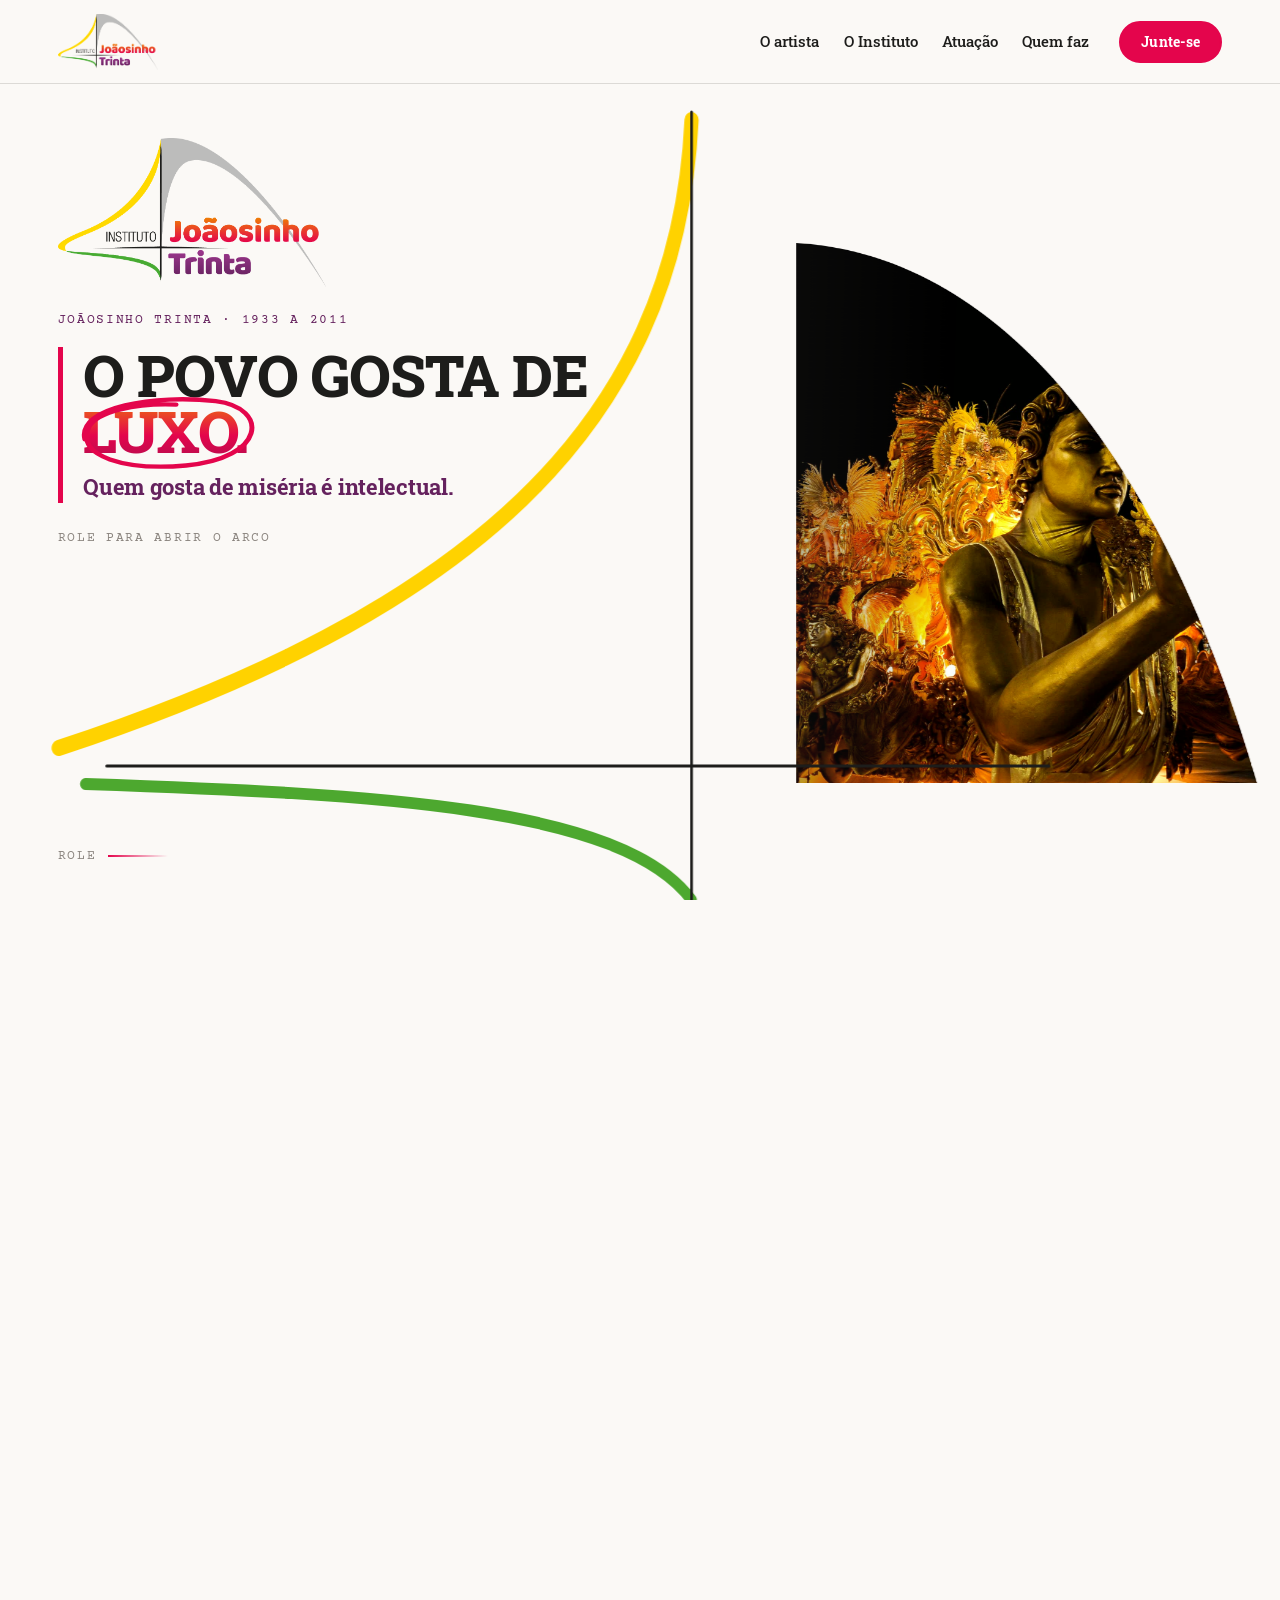
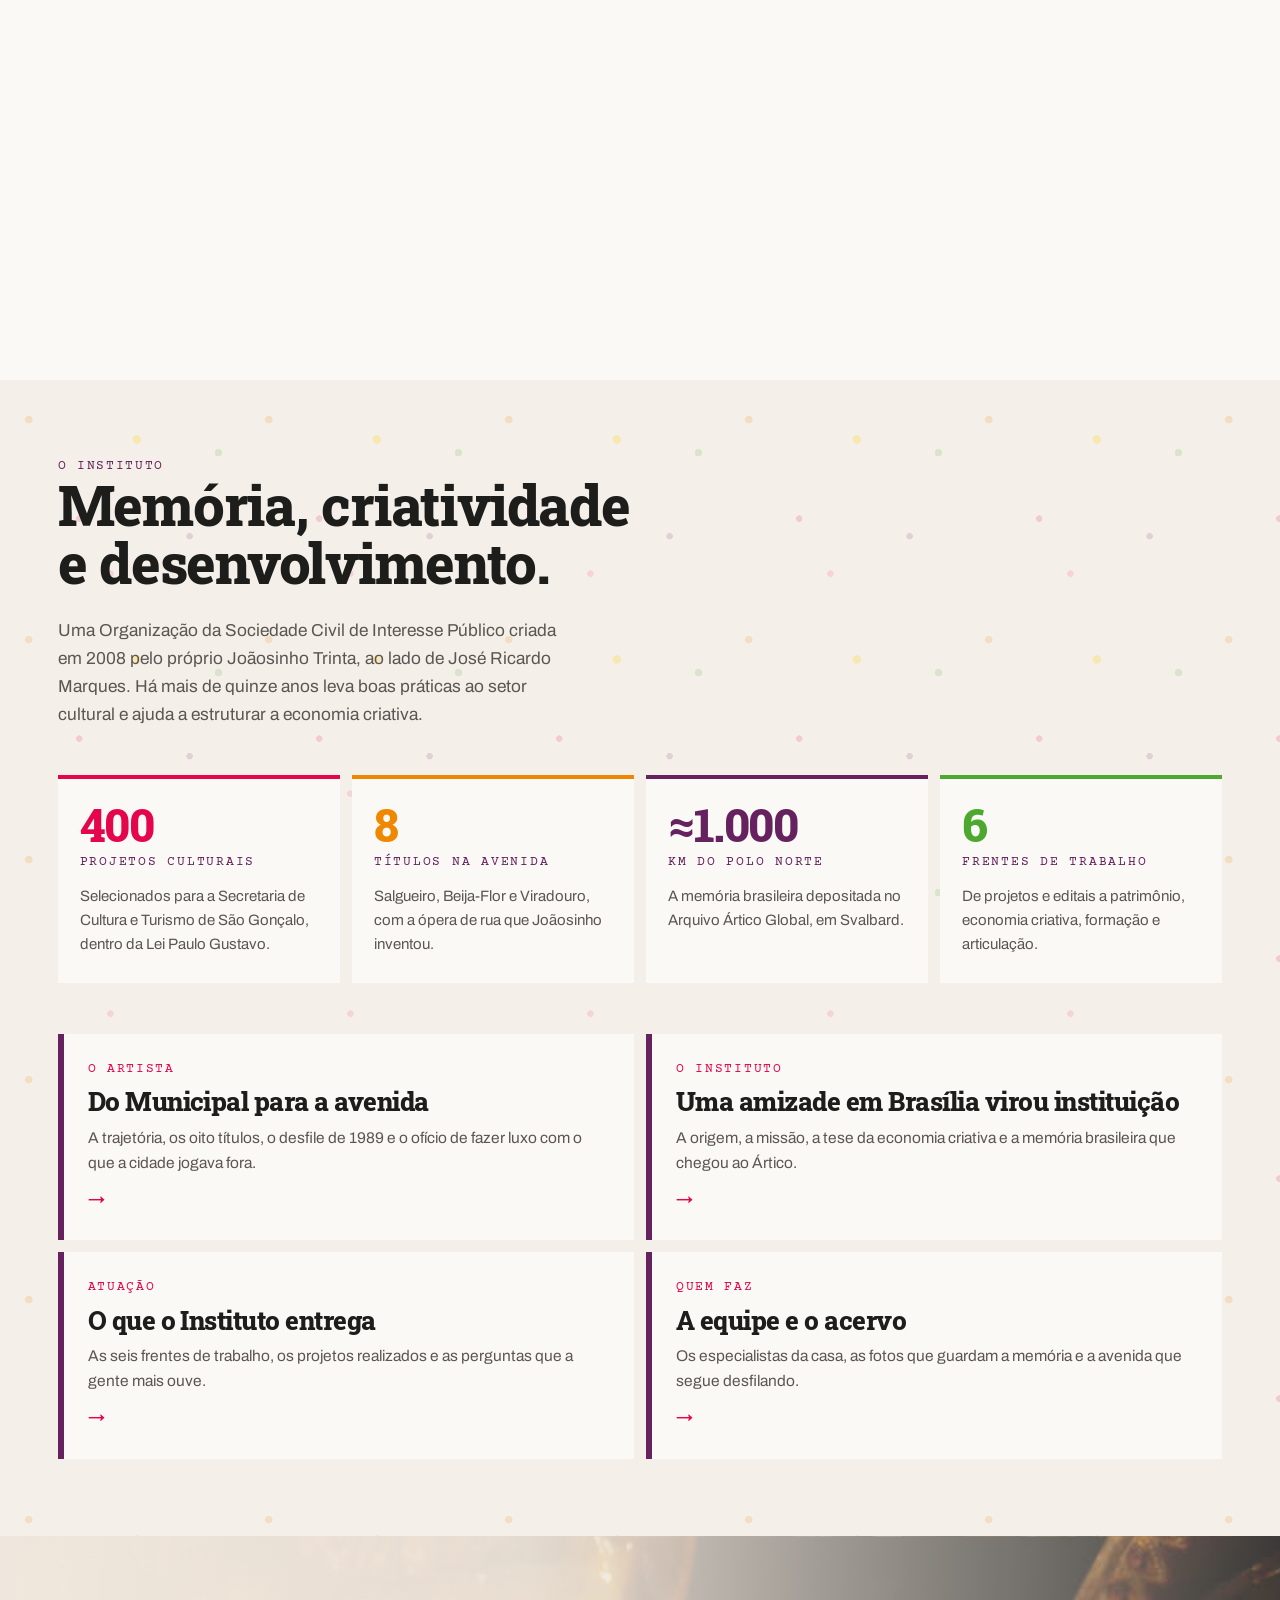
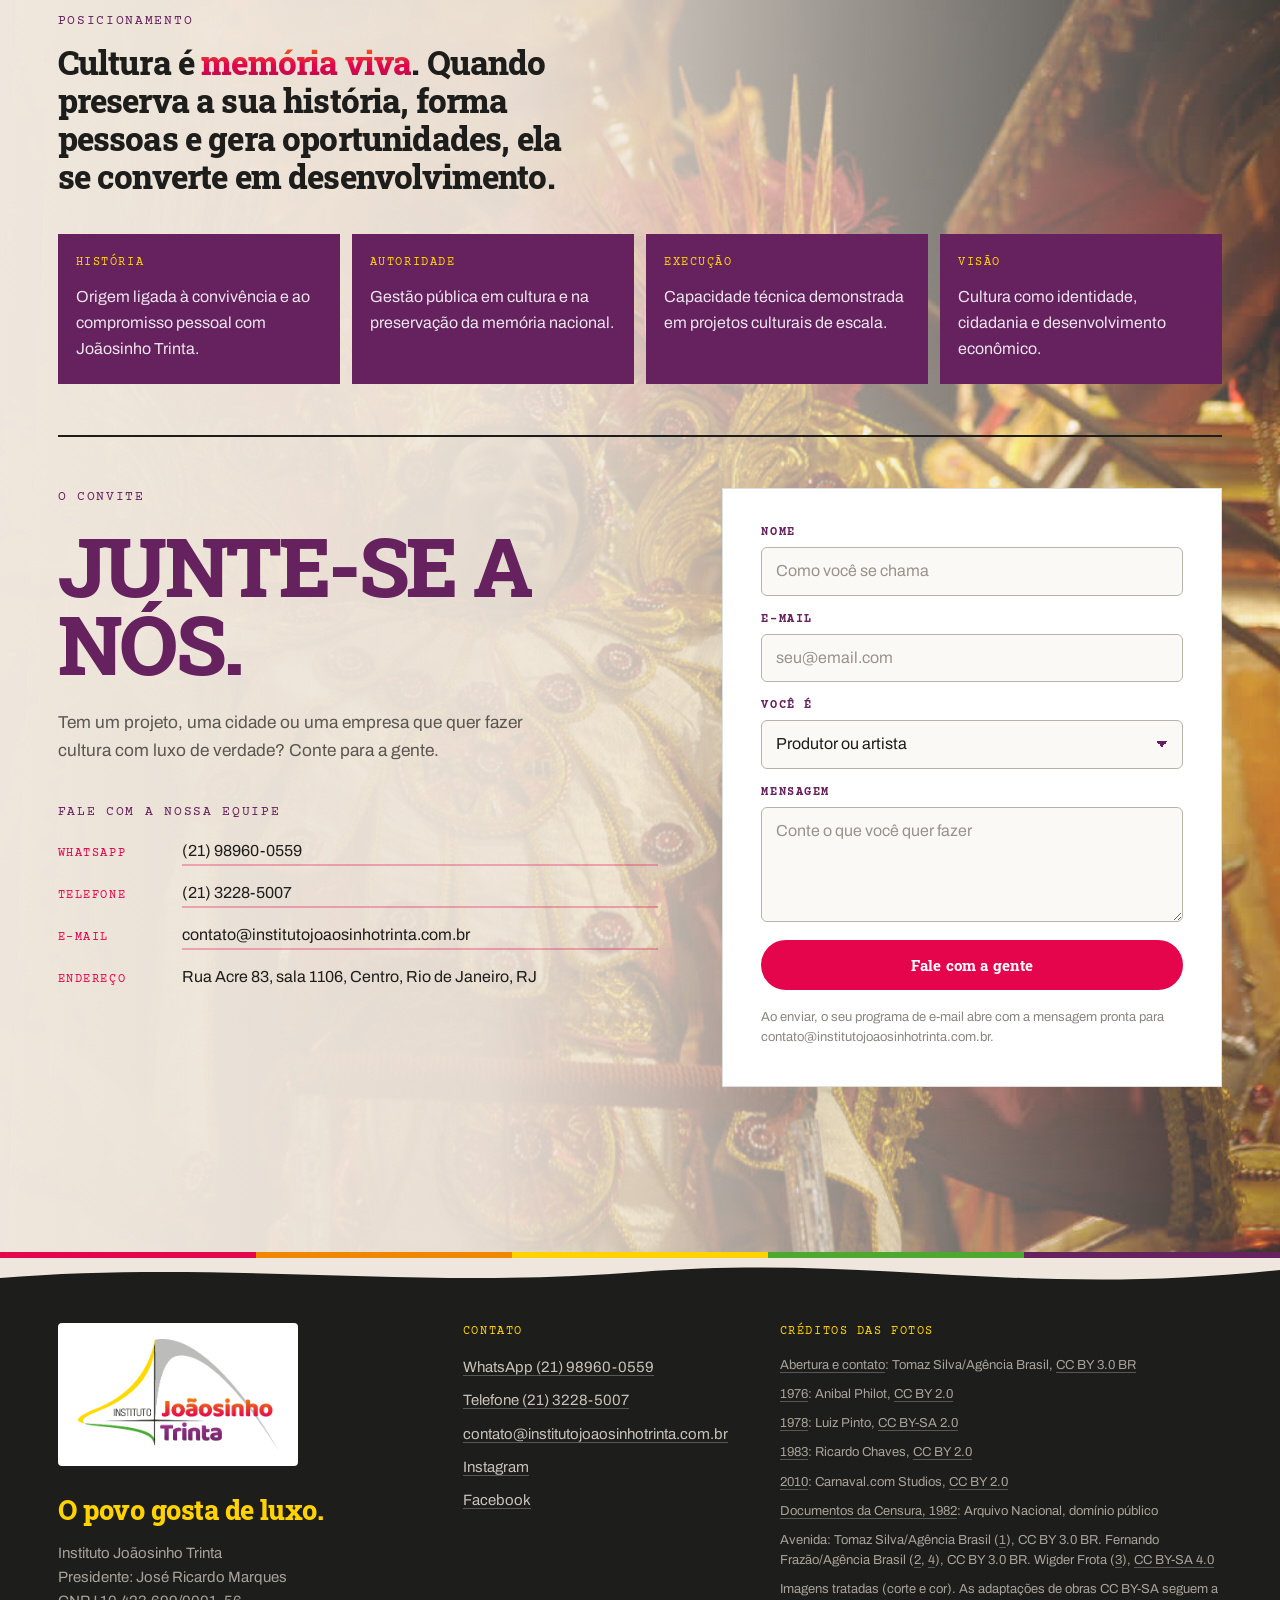
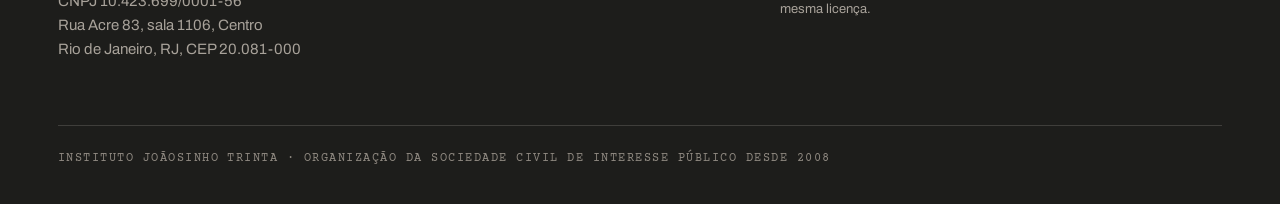
==== joaosinho-trinta-instituto/index.html @ 167b8d7f "push no site joaosinho trinta" ====
<!doctype html>
<html lang="pt-BR" class="no-js" data-theme="instituto">
<head>
<meta charset="utf-8">
<meta name="viewport" content="width=device-width, initial-scale=1">
<title>Instituto Joãosinho Trinta · O povo gosta de luxo</title>
<meta name="description" content="O Instituto Joãosinho Trinta preserva o legado do maior carnavalesco do Brasil e transforma memória e criatividade em projetos culturais: planejamento, editais, formação, patrimônio e economia criativa.">
<meta name="theme-color" content="#fbf9f6">
<link rel="icon" href="data:image/svg+xml,%3Csvg xmlns='http://www.w3.org/2000/svg' viewBox='0 0 64 64'%3E%3Crect width='64' height='64' rx='10' fill='%230b0a09'/%3E%3Cpath d='M22 14h24M34 14v26c0 7-5 11-12 10' fill='none' stroke='%23d4af37' stroke-width='5' stroke-linecap='square'/%3E%3Ccircle cx='46' cy='48' r='4' fill='%23990000'/%3E%3C/svg%3E">
<!-- DEPLOY STEP: troque og:url e og:image pela URL absoluta do site no ar -->
<meta property="og:type" content="website">
<meta property="og:title" content="Instituto Joãosinho Trinta · O povo gosta de luxo">
<meta property="og:description" content="Cultura, memória, criatividade e desenvolvimento. Onde houver cultura, haverá desenvolvimento humano.">
<meta property="og:url" content="https://www.exemplo.com.br/">
<meta property="og:image" content="https://www.exemplo.com.br/assets/img/og.jpg">
<meta property="og:locale" content="pt_BR">
<link rel="preconnect" href="https://fonts.googleapis.com">
<link rel="preconnect" href="https://fonts.gstatic.com" crossorigin>
<link rel="stylesheet" href="https://fonts.googleapis.com/css2?family=Archivo:wght@400;500;600&family=Courier+Prime:wght@400;700&family=Roboto+Slab:wght@400;500;700;800&display=swap">
<link rel="preload" as="image" href="assets/img/logo-cor.png">
<link rel="preload" as="image" href="assets/img/hero.jpg" media="(min-width: 721px) and (orientation: landscape)">
<link rel="preload" as="image" href="assets/img/hero-m.jpg" media="(max-width: 720px), (orientation: portrait)">
<link rel="stylesheet" href="assets/css/site.css">
<noscript><link rel="stylesheet" href="assets/css/sem-js.css"></noscript>
<script>document.documentElement.classList.replace('no-js','js')</script>
</head>
<body>
<a class="skip" href="#main">Pular para o conteúdo</a>

<div class="ambient" aria-hidden="true"><div class="ambient-tex"></div><div class="ambient-grain"></div></div>

<header class="nav" id="nav">
  <a class="brand" href="index.html" aria-label="Instituto Joãosinho Trinta, ir para a página inicial">
    <img class="logo-gold" src="assets/img/logo-cor.png" alt="" width="941" height="523">
  </a>
  <nav aria-label="Principal">
    <ul class="nav-links">
      <li><a href="joaosinho.html">O artista</a></li>
      <li><a href="instituto.html">O Instituto</a></li>
      <li><a href="atuacao.html">Atuação</a></li>
      <li><a href="equipe.html">Quem faz</a></li>
    </ul>
  </nav>
  <a class="btn btn-red btn-sm" href="#junte-se">Junte-se</a>
</header>

<main id="main" tabindex="-1">

<!-- ============ HERO ============ -->
<section class="hero" id="topo" aria-label="Abertura">
  <div class="stage">
    <div class="stage-deco" aria-hidden="true" inert>
      <div class="archbox"><div class="photo"></div></div>
      <svg class="logo-lines" viewBox="0 0 1440 900" preserveAspectRatio="none">
        <g class="ll-g">
          <path class="ll-y" pathLength="1" d="M778 120 C 762 430, 520 615, 66 748"/>
          <path class="ll-gr" pathLength="1" d="M96 784 C 420 794, 700 806, 778 900"/>
          <line class="ll-v" pathLength="1" x1="778" y1="112" x2="778" y2="900"/>
          <line class="ll-h" pathLength="1" x1="120" y1="766" x2="1180" y2="766"/>
        </g>
      </svg>
      <canvas class="dust"></canvas>
    </div>

    <div class="band b1" data-a="0" data-b="0.30">
      <img class="logo-hero" src="assets/img/logo-cor.png" alt="Instituto Joãosinho Trinta" width="941" height="523">
      <p class="kicker mono">Joãosinho Trinta · 1933 a 2011</p>
      <blockquote class="q-hero">
        <h1 class="h-hero"><span class="hw">O povo gosta de</span> <span class="mark hw"><span class="grad">luxo.</span><svg viewBox="0 0 200 100" preserveAspectRatio="none" aria-hidden="true"><path pathLength="1" d="M18 58 C 10 20, 90 6, 150 14 C 205 22, 200 80, 120 88 C 60 94, 8 78, 22 44 C 30 26, 70 16, 110 18"/></svg></span></h1>
        <p class="h-quote hw">Quem gosta de miséria é intelectual.</p>
      </blockquote>
      <p class="hint mono">Role para abrir o arco</p>
    </div>

    <div class="band b2" data-a="0.34" data-b="0.62">
      <p class="h-big split" data-fx="scatter" data-seed="11">Isopor, sucata e purpurina.</p>
      <p class="h-big h-gold split" data-fx="scatter" data-seed="29">Na avenida, virava ouro.</p>
    </div>

    <div class="band b3" data-a="0.66" data-b="1">
      <p class="h-settle split" data-fx="rise" data-seed="5">Onde houver cultura, haverá desenvolvimento humano.</p>
      <p class="settle-sub">Desde 2008, a gente leva o ofício dele para quem faz cultura no Brasil.</p>
      <div class="settle-cta">
        <a class="btn btn-red" href="#junte-se">Junte-se a nós</a>
        <a class="btn btn-ghost" href="joaosinho.html">Conheça a história</a>
      </div>
    </div>

    <div class="static-copy">
      <img class="logo-hero" src="assets/img/logo-cor.png" alt="Instituto Joãosinho Trinta" width="941" height="523">
      <p class="kicker mono">Joãosinho Trinta · 1933 a 2011</p>
      <blockquote class="q-hero">
        <h1 class="h-hero h-hero-static">O povo gosta de luxo.</h1>
        <p class="h-quote-static">Quem gosta de miséria é intelectual.</p>
      </blockquote>
      <div class="static-cta">
        <a class="btn btn-red" href="#junte-se">Junte-se a nós</a>
        <a class="btn btn-ghost" href="joaosinho.html">Conheça a história</a>
      </div>
    </div>

    <div class="cue" aria-hidden="true"><span class="mono">Role</span><i></i></div>
  </div>
</section>

<!-- ============ O INSTITUTO EM RESUMO ============ -->
<section class="act resumo" id="resumo" aria-labelledby="resumo-t">
  <div class="wrap">
    <div class="resumo-head reveal">
      <p class="act-kicker mono">O Instituto</p>
      <h2 id="resumo-t" class="h2">Memória, criatividade e desenvolvimento.</h2>
      <p class="lede">Uma Organização da Sociedade Civil de Interesse Público criada em 2008 pelo próprio Joãosinho Trinta, ao lado de José Ricardo Marques. Há mais de quinze anos leva boas práticas ao setor cultural e ajuda a estruturar a economia criativa.</p>
    </div>
    <ol class="numeros">
      <li class="num reveal"><span class="stat-n">400</span><span class="stat-u">projetos culturais</span><p>Selecionados para a Secretaria de Cultura e Turismo de São Gonçalo, dentro da Lei Paulo Gustavo.</p></li>
      <li class="num reveal"><span class="stat-n">8</span><span class="stat-u">títulos na avenida</span><p>Salgueiro, Beija-Flor e Viradouro, com a ópera de rua que Joãosinho inventou.</p></li>
      <li class="num reveal"><span class="stat-n">≈1.000</span><span class="stat-u">km do Polo Norte</span><p>A memória brasileira depositada no Arquivo Ártico Global, em Svalbard.</p></li>
      <li class="num reveal"><span class="stat-n">6</span><span class="stat-u">frentes de trabalho</span><p>De projetos e editais a patrimônio, economia criativa, formação e articulação.</p></li>
    </ol>
    <nav class="atalhos" aria-label="Seções do site">
      <a class="atalho reveal" href="joaosinho.html"><span class="atalho-k mono">O artista</span><span class="atalho-t">Do Municipal para a avenida</span><span class="atalho-x">A trajetória, os oito títulos, o desfile de 1989 e o ofício de fazer luxo com o que a cidade jogava fora.</span></a>
      <a class="atalho reveal" href="instituto.html"><span class="atalho-k mono">O Instituto</span><span class="atalho-t">Uma amizade em Brasília virou instituição</span><span class="atalho-x">A origem, a missão, a tese da economia criativa e a memória brasileira que chegou ao Ártico.</span></a>
      <a class="atalho reveal" href="atuacao.html"><span class="atalho-k mono">Atuação</span><span class="atalho-t">O que o Instituto entrega</span><span class="atalho-x">As seis frentes de trabalho, os projetos realizados e as perguntas que a gente mais ouve.</span></a>
      <a class="atalho reveal" href="equipe.html"><span class="atalho-k mono">Quem faz</span><span class="atalho-t">A equipe e o acervo</span><span class="atalho-x">Os especialistas da casa, as fotos que guardam a memória e a avenida que segue desfilando.</span></a>
    </nav>
  </div>
</section>

<!-- ============ JUNTE-SE A NÓS ============ -->
<section class="act cta" id="junte-se" aria-labelledby="cta-t">
  <div class="cta-bg" aria-hidden="true"></div>
  <div class="wrap cta-lead">
    <p class="act-kicker mono reveal">Posicionamento</p>
    <p class="fecho reveal">Cultura é <em>memória viva</em>. Quando preserva a sua história, forma pessoas e gera oportunidades, ela se converte em desenvolvimento.</p>
    <ol class="pilares">
      <li class="pil reveal"><span class="pil-h mono">História</span><p>Origem ligada à convivência e ao compromisso pessoal com Joãosinho Trinta.</p></li>
      <li class="pil reveal"><span class="pil-h mono">Autoridade</span><p>Gestão pública em cultura e na preservação da memória nacional.</p></li>
      <li class="pil reveal"><span class="pil-h mono">Execução</span><p>Capacidade técnica demonstrada em projetos culturais de escala.</p></li>
      <li class="pil reveal"><span class="pil-h mono">Visão</span><p>Cultura como identidade, cidadania e desenvolvimento econômico.</p></li>
    </ol>
  </div>
  <div class="wrap cta-grid">
    <div class="cta-text reveal">
      <p class="act-kicker mono">O convite</p>
      <h2 id="cta-t" class="h-cta"><span class="nw">Junte-se</span> a nós.</h2>
      <p class="lede">Tem um projeto, uma cidade ou uma empresa que quer fazer cultura com luxo de verdade? Conte para a gente.</p>
      <p class="contacts-h mono">Fale com a nossa equipe</p>
      <ul class="contacts">
        <li><span class="mono">WhatsApp</span><a href="https://wa.me/5521989600559" rel="noopener">(21) 98960-0559</a></li>
        <li><span class="mono">Telefone</span><a href="tel:+552132285007">(21) 3228-5007</a></li>
        <li><span class="mono">E-mail</span><a href="mailto:contato@institutojoaosinhotrinta.com.br">contato@institutojoaosinhotrinta.com.br</a></li>
        <li><span class="mono">Endereço</span><span>Rua Acre 83, sala 1106, Centro, Rio de Janeiro, RJ</span></li>
      </ul>
    </div>
    <form class="form reveal" id="form" novalidate>
      <div class="field">
        <label for="f-nome">Nome</label>
        <input id="f-nome" name="nome" type="text" autocomplete="name" placeholder="Como você se chama" required>
      </div>
      <div class="field">
        <label for="f-email">E-mail</label>
        <input id="f-email" name="email" type="email" autocomplete="email" placeholder="seu@email.com" required>
      </div>
      <div class="field">
        <label for="f-perfil">Você é</label>
        <select id="f-perfil" name="perfil">
          <option>Produtor ou artista</option>
          <option>Gestor público</option>
          <option>Empresa ou patrocinador</option>
          <option>Outro</option>
        </select>
      </div>
      <div class="field">
        <label for="f-msg">Mensagem</label>
        <textarea id="f-msg" name="mensagem" rows="4" placeholder="Conte o que você quer fazer" required></textarea>
      </div>
      <p class="form-err" id="form-err" role="alert"></p>
      <button class="btn btn-red btn-wide" type="submit">Fale com a gente</button>
      <p class="form-micro">Ao enviar, o seu programa de e-mail abre com a mensagem pronta para contato@institutojoaosinhotrinta.com.br.</p>
      <div class="form-ok" id="form-ok" tabindex="-1">
        <p class="h-ok">Pronto.</p>
        <p>A mensagem abriu no seu e-mail. É só apertar enviar.</p>
      </div>
    </form>
  </div>
</section>

</main>

<footer class="foot">
  <div class="tear tear-top" aria-hidden="true"></div>
  <div class="wrap foot-grid">
    <div class="foot-brand">
      <span class="foot-plate"><img class="foot-logo" src="assets/img/logo-cor.png" alt="Instituto Joãosinho Trinta" width="941" height="523" loading="lazy" decoding="async"></span>
      <p class="foot-quote">O povo gosta de luxo.</p>
      <p class="foot-small">Instituto Joãosinho Trinta<br>Presidente: José Ricardo Marques<br>CNPJ 10.423.699/0001-56<br>Rua Acre 83, sala 1106, Centro<br>Rio de Janeiro, RJ, CEP 20.081-000</p>
    </div>
    <div class="foot-col">
      <p class="mono foot-h">Contato</p>
      <ul>
        <li><a href="https://wa.me/5521989600559" rel="noopener">WhatsApp (21) 98960-0559</a></li>
        <li><a href="tel:+552132285007">Telefone (21) 3228-5007</a></li>
        <li><a href="mailto:contato@institutojoaosinhotrinta.com.br">contato@institutojoaosinhotrinta.com.br</a></li>
        <li><a href="https://www.instagram.com/institutojoaosinhotrinta/" rel="noopener">Instagram</a></li>
        <li><a href="https://www.facebook.com/institutojoaosinhotrinta" rel="noopener">Facebook</a></li>
      </ul>
    </div>
    <div class="foot-col foot-credits">
      <p class="mono foot-h">Créditos das fotos</p>
      <ul>
        <li><a href="https://commons.wikimedia.org/wiki/File:Desfile_Beija_Flor_2016_(dsc5389).jpg" rel="noopener">Abertura e contato</a>: Tomaz Silva/Agência Brasil, <a href="https://creativecommons.org/licenses/by/3.0/br/" rel="noopener">CC BY 3.0 BR</a></li>
        <li><a href="https://commons.wikimedia.org/wiki/File:%22Sonhar_com_rei_d%C3%A1_le%C3%A3o%22_1976.jpg" rel="noopener">1976</a>: Anibal Philot, <a href="https://creativecommons.org/licenses/by/2.0/" rel="noopener">CC BY 2.0</a></li>
        <li><a href="https://commons.wikimedia.org/wiki/File:Desfile_da_Beija-Flor_-_1978.jpg" rel="noopener">1978</a>: Luiz Pinto, <a href="https://creativecommons.org/licenses/by-sa/2.0/" rel="noopener">CC BY-SA 2.0</a></li>
        <li><a href="https://commons.wikimedia.org/wiki/File:Luana_-_Beija-Flor_de_Nil%C3%B3polis_1983.jpg" rel="noopener">1983</a>: Ricardo Chaves, <a href="https://creativecommons.org/licenses/by/2.0/" rel="noopener">CC BY 2.0</a></li>
        <li><a href="https://commons.wikimedia.org/wiki/File:Jo%C3%A3osinho_Trinta_the_%22King_of_Revelry.%22_(5190032078).jpg" rel="noopener">2010</a>: Carnaval.com Studios, <a href="https://creativecommons.org/licenses/by/2.0/" rel="noopener">CC BY 2.0</a></li>
        <li><a href="https://commons.wikimedia.org/wiki/File:Censura_%C3%A0s_Escolas_de_Samba_-_Requerimento_da_Beija-Flor_ao_Servi%C3%A7o_de_Censura_sobre_o_enredo_%E2%80%9CO_olho_azul_da_serpente%E2%80%9D_(Carnaval_de_1982)_11.jpg" rel="noopener">Documentos da Censura, 1982</a>: Arquivo Nacional, domínio público</li>
        <li>Avenida: Tomaz Silva/Agência Brasil (<a href="https://commons.wikimedia.org/wiki/File:Desfile_Beija_Flor_2016_(dsc5362).jpg" rel="noopener">1</a>), CC BY 3.0 BR. Fernando Frazão/Agência Brasil (<a href="https://commons.wikimedia.org/wiki/File:Desfile_Beija_Flor_2014_(906081).jpg" rel="noopener">2</a>, <a href="https://commons.wikimedia.org/wiki/File:Desfile_Beija_Flor_2014_(906077).jpg" rel="noopener">4</a>), CC BY 3.0 BR. Wigder Frota (<a href="https://commons.wikimedia.org/wiki/File:Unidos_do_Viradouro_1998_-_Wigder_Frota_(2).jpg" rel="noopener">3</a>), <a href="https://creativecommons.org/licenses/by-sa/4.0/" rel="noopener">CC BY-SA 4.0</a></li>
        <li>Imagens tratadas (corte e cor). As adaptações de obras CC BY-SA seguem a mesma licença.</li>
      </ul>
    </div>
  </div>
  <p class="wrap foot-base mono">Instituto Joãosinho Trinta · Organização da Sociedade Civil de Interesse Público desde 2008</p>
</footer>

<svg width="0" height="0" style="position:absolute" aria-hidden="true" focusable="false">
  <defs>
    <clipPath id="archClip" clipPathUnits="objectBoundingBox"><path d="M0,0 C0.42,0.02 0.78,0.36 1,1 L0,1 Z"/></clipPath>
    <clipPath id="archClipM" clipPathUnits="objectBoundingBox"><path d="M0.5,0 C0.72,0.06 0.9,0.5 1,1 L0,1 C0.12,0.48 0.3,0.06 0.5,0 Z"/></clipPath>
    <symbol id="ornament" viewBox="0 0 240 28">
      <g fill="none" stroke="currentColor" stroke-width="1" stroke-linecap="round">
        <path pathLength="1" d="M120 5 L128 14 L120 23 L112 14 Z"/>
        <path pathLength="1" d="M108 14 C 98 14, 92 5, 82 5 C 72 5, 68 13, 74 18 C 79 22, 87 19, 85 13 C 84 10, 80 10, 79 12 M 70 14 L 4 14"/>
        <path pathLength="1" d="M132 14 C 142 14, 148 5, 158 5 C 168 5, 172 13, 166 18 C 161 22, 153 19, 155 13 C 156 10, 160 10, 161 12 M 170 14 L 236 14"/>
        <path pathLength="1" d="M92 20 C 86 26, 60 24, 44 20 M148 20 C 154 26, 180 24, 196 20"/>
      </g>
    </symbol>
  </defs>
</svg>

<script src="assets/js/site.js" defer></script>
</body>
</html>
---- joaosinho-trinta-instituto/assets/css/site.css ----
/* Instituto Joãosinho Trinta · versão na identidade do Instituto */
:root{
  --canvas:#fbf9f6;
  --panel:#f4efe9;
  --panel-2:#efe7dd;
  --ink:#1d1d1b;
  --ink-2:#5b5652;
  --ink-3:#8b857f;
  --purple:#65225e;
  --purple-2:#7b2c7f;
  --magenta:#e4054c;
  --magenta-hover:#c30440;
  --orange:#f08700;
  --yellow:#ffd200;
  --green:#4da82f;
  --arch:#c9c9c9;
  --accent:var(--magenta);
  --accent-ring:#c30440;
  --line:rgba(29,29,27,.14);
  --line-strong:rgba(101,34,94,.4);
  --brand-grad:linear-gradient(180deg,#f08700 0%,#e4054c 56%,#a9114f 100%);

  --f-display:"Roboto Slab", Georgia, serif;
  --f-body:"Archivo", "Helvetica Neue", Arial, sans-serif;
  --f-mono:"Courier Prime", "Courier New", monospace;

  --ease-out:cubic-bezier(.16,1,.3,1);
  --ease-io:cubic-bezier(.65,0,.35,1);
  --gutter:clamp(16px,4.5vw,72px);
  --nav-h:84px;
}

*,*::before,*::after{box-sizing:border-box}
html{overflow-x:hidden;overflow-x:clip;scroll-behavior:smooth;scroll-padding-top:calc(var(--nav-h) + 12px);-webkit-text-size-adjust:100%}
body{margin:0;overflow-x:hidden;overflow-x:clip;background:var(--canvas);color:var(--ink);font:400 17px/1.62 var(--f-body);-webkit-font-smoothing:antialiased;animation:page-in .9s var(--ease-out) both}
@keyframes page-in{from{opacity:0}to{opacity:1}}
img{display:block;max-width:100%;height:auto}
a{color:inherit}
button{font:inherit;color:inherit}
h1,h2,h3,p,ol,ul,figure,blockquote{margin:0}
ol,ul{padding:0;list-style:none}
::selection{background:var(--magenta);color:#fff}
:focus-visible{outline:3px solid var(--accent-ring);outline-offset:3px;border-radius:3px}
.sr{position:absolute!important;width:1px;height:1px;padding:0;margin:-1px;overflow:hidden;clip:rect(0 0 0 0);white-space:nowrap;border:0}
.skip{position:fixed;left:16px;top:-80px;z-index:100;background:var(--magenta);color:#fff;padding:12px 18px;text-decoration:none;font-weight:600;transition:top .3s var(--ease-out)}
.skip:focus{top:16px}
main:focus{outline:none}
.mono{font-family:var(--f-mono);font-size:13px;letter-spacing:.13em;text-transform:uppercase;line-height:1.5}
.wrap{width:min(1320px,100% - 2*var(--gutter));margin-inline:auto}

/* ---------- ambiente claro ---------- */
.ambient{position:fixed;inset:0;z-index:-1;pointer-events:none;overflow:hidden;background:
  radial-gradient(ellipse 60% 50% at 12% 8%,rgba(255,210,0,.10),rgba(255,210,0,0) 70%),
  radial-gradient(ellipse 55% 45% at 92% 82%,rgba(228,5,76,.08),rgba(228,5,76,0) 70%),
  var(--canvas)}
.ambient-tex{position:absolute;inset:-8%;background:url(../img/ambiente.jpg) center/cover;opacity:.05;filter:invert(1) grayscale(1) contrast(.6);animation:drift 96s var(--ease-io) -30s infinite alternate}
.ambient-grain{position:absolute;inset:-50%;opacity:.04;background-image:url("data:image/svg+xml,%3Csvg xmlns='http://www.w3.org/2000/svg' width='220' height='220'%3E%3Cfilter id='n'%3E%3CfeTurbulence type='fractalNoise' baseFrequency='.85' numOctaves='2' stitchTiles='stitch'/%3E%3C/filter%3E%3Crect width='220' height='220' filter='url(%23n)'/%3E%3C/svg%3E");animation:grain 1.2s steps(6) infinite}
@keyframes drift{from{transform:translate3d(-3%,-2%,0) scale(1.02)}to{transform:translate3d(3%,2%,0) scale(1.08)}}
@keyframes grain{0%{transform:translate(0,0)}20%{transform:translate(-4%,3%)}40%{transform:translate(3%,-5%)}60%{transform:translate(-6%,-2%)}80%{transform:translate(5%,4%)}100%{transform:translate(0,0)}}

/* ---------- o marcador desenhado à mão (a assinatura) ---------- */
.mark{position:relative;display:inline-block;white-space:nowrap}
.mark > svg{position:absolute;left:-10%;top:-26%;width:120%;height:154%;overflow:visible;pointer-events:none}
.mark > svg path{fill:none;stroke:var(--magenta);stroke-width:5;stroke-linecap:round;stroke-dasharray:1;stroke-dashoffset:1;transition:stroke-dashoffset 1.6s var(--ease-io) .35s}
.in .mark > svg path,.mark.in > svg path{stroke-dashoffset:0}
.grad{background:var(--brand-grad);-webkit-background-clip:text;background-clip:text;-webkit-text-fill-color:transparent}

/* ---------- botões ---------- */
.btn{position:relative;display:inline-flex;align-items:center;justify-content:center;gap:.6em;min-height:50px;padding:0 28px;font:700 15px/1 var(--f-display);letter-spacing:.01em;text-decoration:none;border:2px solid transparent;border-radius:999px;cursor:pointer;transition:background-color .35s var(--ease-out),border-color .35s var(--ease-out),color .35s var(--ease-out),transform .35s var(--ease-out)}
.btn-red{background:var(--magenta);color:#fff;border-color:var(--magenta)}
.btn-red:hover{background:var(--magenta-hover);border-color:var(--magenta-hover);transform:translateY(-1px)}
.btn-ghost{background:transparent;color:var(--purple);border-color:var(--purple)}
.btn-ghost:hover{background:var(--purple);color:#fff}
.btn-sm{min-height:42px;padding:0 20px;font-size:14px}
.btn-wide{width:100%}

/* ---------- navegação ---------- */
.nav{position:fixed;inset:0 0 auto;z-index:50;height:var(--nav-h);display:flex;align-items:center;gap:30px;padding:0 var(--gutter);background:rgba(251,249,246,.92);backdrop-filter:blur(12px);border-bottom:1px solid var(--line);transition:box-shadow .5s var(--ease-out)}
.nav.solid{box-shadow:0 6px 30px rgba(29,29,27,.08)}
.brand{display:flex;align-items:center;text-decoration:none;margin-right:auto}
.brand .logo-gold{display:block;height:56px;width:auto}
.nav-links{display:flex;gap:clamp(16px,1.9vw,26px)}
.nav-links a{font:500 15px/1 var(--f-display);text-decoration:none;color:var(--ink);padding:10px 0;position:relative;transition:color .3s var(--ease-out)}
.nav-links a::after{content:"";position:absolute;left:0;right:0;bottom:2px;height:2px;background:var(--magenta);transform:scaleX(0);transform-origin:left;transition:transform .45s var(--ease-out)}
.nav-links a:hover{color:var(--magenta)}
.nav-links a:hover::after{transform:scaleX(1)}
@media (max-width:1120px){
  :root{--nav-h:120px}
  .nav{flex-wrap:wrap;height:auto;min-height:var(--nav-h);align-content:center;padding-block:10px;row-gap:10px;column-gap:16px}
  .brand .logo-gold{height:46px}
  .nav nav{order:3;width:100%;min-width:0}
  .nav-links{gap:20px;overflow-x:auto;scrollbar-width:none;-webkit-overflow-scrolling:touch;padding-bottom:2px}
  .nav-links::-webkit-scrollbar{display:none}
  .nav-links a{white-space:nowrap;font-size:14px;padding-block:6px}
}

/* ================= HERO: o logo vira cenário ================= */
.hero{position:relative;height:220vh}
.stage{position:sticky;top:0;height:100vh;overflow:hidden;background:var(--canvas)}
.stage-deco{position:absolute;inset:0}
.archbox{position:absolute;left:40%;top:0;right:0;bottom:0;transform-origin:100% 100%;will-change:transform;clip-path:url(#archClip)}
.photo{position:absolute;inset:0;background:#0a0908 url(../img/hero.jpg) 60% 26%/cover no-repeat;will-change:transform}
.archbox::after{content:"";position:absolute;inset:0;background:linear-gradient(92deg,rgba(29,29,27,.34),rgba(29,29,27,0) 34%)}
.logo-lines{position:absolute;inset:0;width:100%;height:100%;overflow:visible}
.logo-lines .ll-g{will-change:transform}
.logo-lines path,.logo-lines line{stroke-linecap:round;fill:none}
.logo-lines .ll-y{stroke:var(--yellow);stroke-width:16;stroke-dasharray:1;stroke-dashoffset:1;transition:stroke-dashoffset 2.4s var(--ease-io) .2s}
.logo-lines .ll-gr{stroke:var(--green);stroke-width:12;stroke-dasharray:1;stroke-dashoffset:1;transition:stroke-dashoffset 2s var(--ease-io) .5s}
.logo-lines .ll-v,.logo-lines .ll-h{stroke:var(--ink);stroke-width:3;stroke-dasharray:1;stroke-dashoffset:1;transition:stroke-dashoffset 1.8s var(--ease-io) .1s}
.stage.drawn .ll-y,.stage.drawn .ll-gr,.stage.drawn .ll-v,.stage.drawn .ll-h{stroke-dashoffset:0}
.dust{position:absolute;inset:0;width:100%;height:100%;pointer-events:none}
.seam-glow,.shroud,.scrim{display:none}

.band{position:absolute;z-index:3;opacity:0;visibility:hidden;--k:0}
.b1{left:var(--gutter);top:calc(var(--nav-h) + 6vh);width:min(780px,50vw)}
.logo-hero{display:block;width:clamp(210px,21vw,340px);height:auto;margin-bottom:24px}
.b1 .kicker{color:var(--purple);margin-bottom:16px}
.h-hero{font:800 clamp(2.3rem,4.5vw,5rem)/.98 var(--f-display);letter-spacing:-.02em;text-transform:uppercase;color:var(--ink);text-wrap:balance}
.q-hero{border-left:5px solid var(--magenta);padding-left:clamp(16px,1.6vw,26px)}
.h-quote{margin-top:14px;font:700 clamp(1.05rem,1.7vw,1.85rem)/1.18 var(--f-display);letter-spacing:-.012em;color:var(--purple)}
.by{margin-top:18px;color:var(--magenta)}
.hint{margin-top:26px;color:var(--ink-3)}
.b2{left:var(--gutter);top:calc(var(--nav-h) + 14vh);width:min(540px,33vw)}
.h-big{font:700 clamp(1.9rem,3.1vw,3.3rem)/1.06 var(--f-display);letter-spacing:-.01em;color:var(--ink)}
.h-gold{background:var(--brand-grad);-webkit-background-clip:text;background-clip:text;-webkit-text-fill-color:transparent;padding-bottom:.06em}
.b3{left:var(--gutter);top:calc(var(--nav-h) + 12vh);width:min(560px,34vw)}
.h-settle{font:800 clamp(2rem,3.5vw,4.1rem)/1.02 var(--f-display);letter-spacing:-.02em;color:var(--purple);max-width:20ch}
.settle-sub{margin-top:18px;max-width:40ch;font-size:clamp(16px,1.2vw,19px);color:var(--ink-2)}
.settle-cta{display:flex;flex-wrap:wrap;gap:14px;margin-top:28px}

/* texto dividido: entradas */
.split .w{display:inline-block;white-space:nowrap}
.split .c{display:inline-block;will-change:transform,opacity}
[data-fx="sequin"] .c{--kc:clamp(0,(var(--k,0) - var(--th,0))*2.4,1);opacity:var(--kc);transform:translateY(calc((1 - var(--kc))*-.3em)) scale(calc(.74 + .26*var(--kc))) rotate(calc((1 - var(--kc))*var(--jr,0deg)))}
.h-quote .half{--kc:clamp(0,var(--k,0)*1.25,1);opacity:var(--kc)}
.h-quote .half-a{transform:translateX(calc((1 - var(--kc))*1.1em))}
.h-quote .half-b{transform:translateX(calc((1 - var(--kc))*-1.1em))}
[data-fx="scatter"] .c{--kc:clamp(0,(var(--k,0) - var(--th,0))*2.6,1);opacity:var(--kc);transform:translate(calc((1 - var(--kc))*var(--jx,0px)),calc((1 - var(--kc))*var(--jy,0px))) rotate(calc((1 - var(--kc))*var(--jr,0deg)))}
[data-fx="rise"] .w{--kc:clamp(0,(var(--k,0) - var(--th,0))*3.2,1);opacity:var(--kc);transform:translateY(calc((1 - var(--kc))*.5em))}
.b3 .settle-sub{--ks:clamp(0,(var(--k,0) - .62)*4,1);opacity:var(--ks);transform:translateY(calc((1 - var(--ks))*14px))}
.b3 .settle-cta{--kb:clamp(0,(var(--k,0) - .76)*5,1);opacity:var(--kb);transform:translateY(calc((1 - var(--kb))*14px))}

.static-copy{display:none}
.cue{position:absolute;left:var(--gutter);bottom:34px;z-index:4;display:flex;align-items:center;gap:12px;color:var(--ink-3);transition:opacity .6s var(--ease-out)}
.cue i{display:block;width:60px;height:2px;background:linear-gradient(90deg,var(--magenta),rgba(228,5,76,0));transform-origin:left;animation:cue 2.4s var(--ease-io) -.6s infinite}
.cue.gone{opacity:0}
@keyframes cue{0%{transform:scaleX(0);opacity:1}60%{transform:scaleX(1);opacity:1}100%{transform:scaleX(1);opacity:0}}
@media (max-height:560px){.cue,.hint{display:none}}

/* ---------- hero estático: os cinco portões ---------- */
@media (max-width:720px), (orientation:portrait) and (max-width:1024px), (orientation:portrait) and (pointer:coarse), (orientation:landscape) and (pointer:coarse) and (max-height:560px), (prefers-reduced-motion:reduce){
  .hero{height:auto}
  .stage{position:relative;height:auto;min-height:100vh;min-height:100svh;display:flex;flex-direction:column}
  .band,.cue,.dust{display:none}
  .archbox{position:absolute;left:30%;transform:none}
  .photo{transform:none}
  .static-copy{display:flex;flex-direction:column;position:relative;z-index:3;flex:1;padding:calc(var(--nav-h) + 7vh) var(--gutter) 40px}
  .static-copy .logo-hero{width:clamp(180px,44vw,250px);margin-bottom:18px}
  .static-copy .kicker{color:var(--purple);margin-bottom:16px}
  .h-hero-static{color:var(--ink);max-width:11ch}
  .h-quote-static{margin-top:18px;font:700 clamp(1.5rem,4.6vw,2.4rem)/1.1 var(--f-display);color:var(--purple);max-width:18ch}
  .static-cta{display:flex;flex-wrap:wrap;gap:12px;margin-top:auto;padding-top:34vh}
}
@media (max-width:720px), (orientation:portrait){
  .photo{background-image:url(../img/hero-m.jpg);background-position:50% 40%}
  .archbox{left:0;top:auto;height:min(54vh,500px);bottom:0;clip-path:url(#archClipM)}
  .static-copy{padding-bottom:calc(min(54vh,500px) + 30px)}
  .static-cta{padding-top:26px}
}
@media (max-width:720px){
  .h-hero-static{font-size:clamp(2.8rem,13vw,4.6rem)}
  .static-cta .btn{flex:1 1 auto}
}

/* ================= ATOS ================= */
.act{position:relative;padding:clamp(56px,6vw,100px) 0}
.act-kicker{color:var(--purple);display:block}
.orn{display:block;width:170px;height:6px;border-radius:3px;background:var(--fita);margin:20px 0 24px;overflow:hidden}
.orn *{display:none}
.orn-c{margin-inline:auto}
.orn-r{margin-left:auto}
.h2{font:800 clamp(2.2rem,4.4vw,4.6rem)/1.02 var(--f-display);letter-spacing:-.022em;color:var(--ink);max-width:20ch}
.lede{font-size:clamp(17px,1.35vw,20px);line-height:1.62;color:var(--ink-2);max-width:52ch;margin-top:26px}

/* onda entre os atos, no lugar do plástico rasgado */
.tear{position:absolute;left:0;right:0;height:46px;pointer-events:none;background:url("data:image/svg+xml,%3Csvg xmlns='http://www.w3.org/2000/svg' viewBox='0 0 1440 46' preserveAspectRatio='none'%3E%3Cpath d='M0 0 H1440 V18 C1150 46 980 2 720 20 C470 38 250 8 0 26 Z' fill='%23fbf9f6'/%3E%3C/svg%3E") center/100% 100% no-repeat}
.tear-top{top:-1px}
.tear-ink{background-image:url("data:image/svg+xml,%3Csvg xmlns='http://www.w3.org/2000/svg' viewBox='0 0 1440 46' preserveAspectRatio='none'%3E%3Cpath d='M0 0 H1440 V18 C1150 46 980 2 720 20 C470 38 250 8 0 26 Z' fill='%231d1d1b'/%3E%3C/svg%3E")}
.b1 .hw{display:inline-block;--kc:clamp(0,var(--k,0)*1.6,1);opacity:var(--kc);transform:translateY(calc((1 - var(--kc))*.3em))}
.tear-panel{background-image:url("data:image/svg+xml,%3Csvg xmlns='http://www.w3.org/2000/svg' viewBox='0 0 1440 46' preserveAspectRatio='none'%3E%3Cpath d='M0 0 H1440 V18 C1150 46 980 2 720 20 C470 38 250 8 0 26 Z' fill='%23f4efe9'/%3E%3C/svg%3E")}

.reveal{opacity:0;transform:translateY(26px);transition:opacity 1s var(--ease-out),transform 1s var(--ease-out)}
.reveal.in{opacity:1;transform:none}
.no-io .reveal{opacity:1;transform:none}

/* ---------- Ato I · O artista ---------- */
.artista{background:var(--canvas)}
.artista-grid{display:grid;grid-template-columns:minmax(0,5fr) minmax(0,7fr);gap:clamp(32px,5vw,96px);align-items:start}
.timeline{margin-top:40px;border-top:2px solid var(--ink)}
.timeline li{display:grid;grid-template-columns:78px 1fr;gap:16px;align-items:baseline;padding:12px 0;border-bottom:1px solid var(--line);font-size:16px;color:var(--ink-2)}
.timeline .mono{color:var(--magenta);font-size:14px}
.aside-note{margin-top:22px;color:var(--ink-3);font-size:12px;line-height:1.7;max-width:52ch;text-transform:none;letter-spacing:.04em}
.triptych{position:relative;display:grid;grid-template-columns:repeat(12,1fr);gap:22px;margin-right:calc(-1*var(--gutter))}
.arq figcaption{margin-top:12px;color:var(--ink-3);font-size:12px;line-height:1.55}
.arq figcaption b{color:var(--magenta);font-weight:700;margin-right:.6em}
.arq-frame{position:relative;overflow:hidden;background:var(--panel)}
.arq-frame img{width:100%;height:100%;object-fit:cover;filter:none}
.arq-1{grid-column:1/13}.arq-1 .arq-frame{aspect-ratio:16/10}
.arq-2{grid-column:1/7;margin-top:8px}.arq-2 .arq-frame{aspect-ratio:4/3}
.arq-3{grid-column:7/12;margin-top:90px}.arq-3 .arq-frame{aspect-ratio:4/3}
.triptych .reveal:nth-child(2){transition-delay:.12s}
.triptych .reveal:nth-child(3){transition-delay:.24s}
.triptych .reveal.done{transition-delay:0s}

/* ---------- Ato II · Os títulos ---------- */
.titulos{background:var(--panel)}
.titulos-head{text-align:center;display:flex;flex-direction:column;align-items:center;margin-bottom:clamp(40px,6vw,80px)}
.titulos-head .h2{margin-inline:auto}
.h-pele{position:relative;display:block;font:800 clamp(3.2rem,10vw,10.6rem)/.92 var(--f-display);letter-spacing:-.03em;text-transform:uppercase;color:var(--purple);padding:.04em .02em;opacity:0;transform:scale(1.06);transition:opacity 1.1s var(--ease-out) .1s,transform 1.6s var(--ease-out) .1s}
.pele-line{display:block}
.h-pele .mark > svg path{stroke-width:8}
.titulos-head.in .h-pele{opacity:1;transform:none}
.pele-shine{display:none}
.pele-sub{margin-top:26px;font-size:clamp(17px,1.4vw,21px);color:var(--ink-2);max-width:44ch}
.ledger{border-top:2px solid var(--ink)}
.row{position:relative;display:grid;grid-template-columns:minmax(150px,2.2fr) minmax(110px,1.1fr) minmax(0,5fr);gap:clamp(16px,3vw,48px);align-items:baseline;padding:clamp(8px,1.1vw,14px) 0;border-bottom:1px solid var(--line)}
.yr{position:relative;font:800 clamp(3rem,6.6vw,7rem)/1 var(--f-display);letter-spacing:-.03em;color:var(--ink-3)}
.yr::after{content:attr(data-y);position:absolute;inset:0;background:var(--brand-grad);-webkit-background-clip:text;background-clip:text;-webkit-text-fill-color:transparent;opacity:0;transition:opacity 1.4s var(--ease-out) .2s}
.row.in .yr::after{opacity:1}
.sch{color:var(--purple);font-weight:700;font-family:var(--f-display)}
.enr{font:500 clamp(1.2rem,1.9vw,2rem)/1.12 var(--f-display);color:var(--ink);transition:transform .6s var(--ease-out),color .6s var(--ease-out)}
.row:hover .enr{transform:translateX(10px);color:var(--magenta)}

/* ---------- Ato III · 1989 (o momento escuro, de propósito) ---------- */
.raw{background:var(--ink);color:#f3efe9;overflow:hidden;isolation:isolate;padding-bottom:clamp(70px,7vw,110px)}
.raw .act-kicker{color:var(--yellow)}
.raw-bg{position:absolute;inset:0;z-index:-1;background:linear-gradient(180deg,rgba(20,20,19,.5),rgba(20,20,19,.9)),url(../img/ambiente.jpg) left center/cover;filter:grayscale(1) contrast(1.1) brightness(.5)}
.raw-grid{display:grid;grid-template-columns:minmax(0,6fr) minmax(0,6fr);gap:clamp(32px,5vw,90px);align-items:start}
.raw-text{position:relative}
.h-raw{font:800 clamp(2.4rem,5.4vw,5.6rem)/.98 var(--f-display);letter-spacing:-.025em;text-transform:uppercase;color:#fff;margin-top:20px;max-width:13ch}
.raw-body{margin-top:30px;max-width:50ch;display:grid;gap:18px;color:#ddd7cf}
.stamp-slot{position:absolute;right:0;top:-10px;pointer-events:none}
.stamp{display:inline-block;padding:10px 20px 8px;border:4px solid var(--magenta);color:var(--magenta);font:700 clamp(26px,3.2vw,42px)/1 var(--f-mono);letter-spacing:.16em;text-transform:uppercase;transform:rotate(-9deg) scale(1.5);opacity:0;transition:transform .5s cubic-bezier(.3,1.6,.5,1) .5s,opacity .25s linear .5s}
.raw.stamped .stamp{transform:rotate(-9deg) scale(1);opacity:.95}
.taped{position:relative;background:#f7f4ee;padding:12px 12px 16px;box-shadow:0 26px 54px rgba(0,0,0,.45);transform:rotate(1.4deg)}
.taped.in{transform:rotate(1.4deg)}
.taped img{width:100%;aspect-ratio:5/4;object-fit:cover}
.taped figcaption{margin-top:12px;color:#39352f;font-size:12px}
.taped figcaption b{color:var(--magenta);margin-right:.6em}
.tape{position:absolute;width:120px;height:30px;background:rgba(255,210,0,.5);box-shadow:0 1px 3px rgba(0,0,0,.2)}
.tape-a{top:-14px;left:12%;transform:rotate(-5deg)}
.tape-b{top:-12px;right:10%;transform:rotate(7deg)}
.tape-c{top:-12px;left:30%;transform:rotate(-3deg);width:90px}
.tape-d{top:-12px;left:28%;transform:rotate(4deg);width:90px}
.docs{grid-column:1/-1;display:grid;grid-template-columns:repeat(12,1fr);gap:22px;align-items:start;margin-top:clamp(20px,4vw,60px)}
.doc{position:relative;background:#e9e5dd;padding:8px;box-shadow:0 18px 40px rgba(0,0,0,.4)}
.doc img{width:100%;aspect-ratio:3/4;object-fit:cover;object-position:top}
.doc-a{grid-column:1/4;transform:rotate(-3deg)}
.doc-b{grid-column:4/7;transform:rotate(2.4deg);margin-top:40px}
.docs-cap{grid-column:7/12;align-self:center;color:#cac4bb;font-size:13px;line-height:1.7;max-width:44ch}

/* ---------- Ato IV · O segredo ---------- */
.segredo{background:var(--canvas)}
.segredo-head{display:grid;grid-template-columns:minmax(0,7fr) minmax(0,5fr);gap:clamp(24px,4vw,72px);align-items:end}
.segredo-head .act-kicker{grid-column:1/-1}
.segredo-head .h2{max-width:16ch}
.segredo-head .lede{margin-top:0}
.alchemy{position:relative;margin-top:clamp(40px,6vw,80px);border-top:2px solid var(--ink);border-bottom:1px solid var(--line);padding:24px 0 36px;display:flex;flex-direction:column;align-items:center}
.alchemy-canvas{width:100%;height:clamp(220px,34vw,460px);display:block;touch-action:none}
.alchemy-sweep{position:absolute;inset:24px 0 auto;height:clamp(220px,34vw,460px);pointer-events:none;overflow:hidden;opacity:0;transition:opacity 1.2s var(--ease-out)}
.alchemy-sweep::before{content:"";position:absolute;top:0;bottom:0;left:-30%;width:30%;background:linear-gradient(100deg,rgba(255,210,0,0),rgba(255,210,0,.22),rgba(255,210,0,0))}
.segredo.done .alchemy-sweep{opacity:1}
.segredo.done.anim .alchemy-sweep::before{animation:sweep 7s var(--ease-io) -2s infinite}
@keyframes sweep{0%{transform:translateX(0)}60%,100%{transform:translateX(440%)}}
.hold{position:relative;display:inline-flex;align-items:center;gap:14px;margin-top:10px;min-height:56px;padding:0 28px 0 12px;background:var(--magenta);border:2px solid var(--magenta);border-radius:999px;color:#fff;font:700 15px/1 var(--f-display);cursor:pointer;user-select:none;-webkit-user-select:none;touch-action:none;transition:background-color .35s var(--ease-out),transform .35s var(--ease-out)}
.hold:hover{background:var(--magenta-hover);border-color:var(--magenta-hover)}
.hold.holding{transform:scale(.97)}
.hold-ring{width:36px;height:36px;display:grid;place-items:center}
.hold-ring svg{width:36px;height:36px;transform:rotate(-90deg)}
.hold-ring circle{fill:none;stroke:#fff;stroke-width:3;stroke-dasharray:126;stroke-dashoffset:calc(126*(1 - var(--hp,0)))}
.verbs{display:grid;grid-template-columns:repeat(3,minmax(0,1fr));gap:clamp(20px,3vw,48px);margin-top:clamp(40px,6vw,80px)}
.verb{position:relative;padding:26px 24px 28px;background:var(--purple);color:#fff;opacity:.22;transform:translateY(12px);transition:opacity .9s var(--ease-out),transform .9s var(--ease-out)}
.segredo.done .verb{opacity:1;transform:none}
.segredo.done .verb:nth-child(2){transition-delay:.18s}
.segredo.done .verb:nth-child(3){transition-delay:.36s}
.verb:nth-child(2){background:#7b2c6f}
.verb:nth-child(3){background:#8d3574}
.verb-n{font:800 14px/1 var(--f-display);color:var(--yellow);letter-spacing:.1em}
.verb h3{font:800 clamp(1.5rem,2.2vw,2.1rem)/1.05 var(--f-display);margin-top:12px;color:#fff;text-transform:uppercase;letter-spacing:-.01em}
.verb p{margin-top:12px;color:#f2e6f0;max-width:34ch;font-size:15.5px}

/* ---------- Ato V · A avenida ---------- */
.avenida{background:var(--panel);padding-bottom:clamp(80px,10vw,140px)}
.avenida-head{display:flex;flex-direction:column;align-items:flex-end;text-align:right;margin-bottom:clamp(40px,6vw,90px)}
.avenida-head .h2{max-width:18ch}
.gallery{display:grid;grid-template-columns:repeat(12,minmax(0,1fr));gap:clamp(12px,1.6vw,26px);row-gap:clamp(28px,4vw,64px)}
.g{position:relative;min-width:0}
.g-img{position:relative;overflow:hidden}
.g-img img{width:100%;height:100%;object-fit:cover;transform:translate3d(0,var(--py,0px),0) scale(1.14);will-change:transform}
.g figcaption{margin-top:10px;color:var(--ink-3);font-size:11.5px}
.g1{grid-column:1/9}.g1 .g-img{aspect-ratio:16/9}
.g2{grid-column:9/13;margin-top:14vh}.g2 .g-img{aspect-ratio:4/5}
.g3{grid-column:1/6;margin-top:-2vh}.g3 .g-img{aspect-ratio:3/2}
.g4{grid-column:6/13;margin-top:6vh}.g4 .g-img{aspect-ratio:3/2}
.g1 figcaption,.g3 figcaption{padding-left:var(--gutter)}
.g2 figcaption,.g4 figcaption{padding-left:0}

/* ---------- Quem somos ---------- */
.instituto{background:var(--canvas)}
.h-statement{font:800 clamp(2.4rem,5.2vw,5.6rem)/1 var(--f-display);letter-spacing:-.025em;color:var(--ink);margin-top:24px;max-width:20ch}
.inst-top{display:grid;grid-template-columns:minmax(0,7fr) minmax(0,5fr);gap:clamp(28px,4vw,80px);align-items:end}
.inst-lede{margin-top:0}
.mvv{display:grid;grid-template-columns:repeat(3,minmax(0,1fr));gap:clamp(20px,3vw,48px);margin-top:clamp(34px,4vw,62px)}
.mvv-i{border-top:2px solid var(--purple);padding-top:20px}
.mvv-i .mono{color:var(--purple);margin-bottom:12px}
.mvv-i p:last-child{color:var(--ink-2);max-width:40ch}
.values-h{color:var(--purple);margin-bottom:14px}
.values{display:grid;grid-template-columns:repeat(5,minmax(0,1fr));gap:14px;border:0}
.val{background:var(--purple);color:#fff;padding:24px 22px 26px;display:block;border:0}
.val:nth-child(2){background:#732a6c}.val:nth-child(3){background:#80306f}.val:nth-child(4){background:#8c3572}.val:nth-child(5){background:#983a74}
.val-n{display:block;font:800 clamp(1rem,1.3vw,1.25rem)/1.15 var(--f-display);text-transform:uppercase;letter-spacing:-.005em;color:#fff}
.val p{margin-top:12px;color:#f3e6f1;font-size:14.5px;line-height:1.5}
.values .val:nth-child(2){transition-delay:.06s}.values .val:nth-child(3){transition-delay:.12s}.values .val:nth-child(4){transition-delay:.18s}.values .val:nth-child(5){transition-delay:.24s}
.values .val.done{transition-delay:0s}

/* faixa de compromisso em degradê, com onda */
.marquee{position:relative;margin:clamp(36px,4.4vw,68px) 0;overflow:hidden;background:linear-gradient(95deg,var(--magenta),var(--purple) 72%);padding:26px 0}
.marquee::before,.marquee::after{content:"";position:absolute;left:0;right:0;height:20px;background:url("data:image/svg+xml,%3Csvg xmlns='http://www.w3.org/2000/svg' viewBox='0 0 1440 20' preserveAspectRatio='none'%3E%3Cpath d='M0 0 H1440 V8 C1100 22 900 -2 660 10 C420 22 220 2 0 12 Z' fill='%23fbf9f6'/%3E%3C/svg%3E") center/100% 100% no-repeat;z-index:2}
.marquee::before{top:0}
.marquee::after{bottom:0;transform:scaleY(-1)}
.marquee-track{display:flex;align-items:center;width:max-content}
.marquee-track span{flex:none;font:800 clamp(1.6rem,3.2vw,3rem)/1 var(--f-display);letter-spacing:-.02em;color:#fff;padding:0 .4em;white-space:nowrap}
.marquee-track span.dot{color:var(--yellow);font-size:.55em;padding:0 .3em}
.marquee.anim .marquee-track{animation:marq 70s linear infinite}
@keyframes marq{to{transform:translate3d(-50%,0,0)}}

/* ---------- A equipe ---------- */
.equipe{background:var(--panel)}
.equipe-head{display:grid;grid-template-columns:minmax(0,6fr) minmax(0,6fr);gap:clamp(24px,4vw,72px);align-items:end;margin-bottom:clamp(28px,3.4vw,54px)}
.equipe-head .act-kicker{grid-column:1/-1}
.equipe-head .lede{margin-top:0}
.cast{display:grid;grid-template-columns:repeat(3,minmax(0,1fr));column-gap:clamp(20px,3vw,48px)}
.member{padding:26px 0 30px;border-top:2px solid var(--line-strong)}
.m-role{color:var(--magenta);font-size:11.5px}
.member h3{margin-top:12px;font:800 clamp(1.4rem,2vw,1.9rem)/1.05 var(--f-display);letter-spacing:-.015em;color:var(--ink)}
.member p:last-child{margin-top:12px;color:var(--ink-2);font-size:15.5px;max-width:38ch}
.cast .member:nth-child(3n+2){transition-delay:.08s}.cast .member:nth-child(3n+3){transition-delay:.16s}
.cast .member.done{transition-delay:0s}

/* ---------- Projetos ---------- */
.projetos{background:var(--canvas)}
.projetos-head{margin-bottom:clamp(24px,3vw,46px)}
.projects{display:grid;grid-template-columns:repeat(3,minmax(0,1fr));gap:clamp(20px,3vw,40px)}
.proj{position:relative;padding:32px 28px 34px;background:var(--panel);border-top:4px solid var(--magenta)}
.proj:nth-child(2){border-top-color:var(--orange)}
.proj:nth-child(3){border-top-color:var(--purple)}
.proj-n{display:block;font:800 clamp(1.6rem,2.2vw,2.1rem)/1 var(--f-display);color:var(--magenta);letter-spacing:.06em}
.proj:nth-child(2) .proj-n{color:var(--orange)}
.proj:nth-child(3) .proj-n{color:var(--purple)}
.proj h3{margin-top:18px;font:800 20px/1.2 var(--f-display);color:var(--ink)}
.proj p{margin-top:10px;color:var(--ink-2)}
.projects .proj:nth-child(2){transition-delay:.1s}
.projects .proj:nth-child(3){transition-delay:.2s}
.projects .proj.done{transition-delay:0s}

/* ---------- Coluna IJT ---------- */
.coluna{background:var(--panel)}
.coluna-head{margin-bottom:clamp(24px,3vw,46px)}
.posts{border-top:2px solid var(--ink)}
.post a{display:grid;grid-template-columns:minmax(150px,2fr) minmax(0,5fr) minmax(0,4fr) 60px;gap:clamp(14px,2.4vw,40px);align-items:baseline;padding:24px 0;border-bottom:1px solid var(--line);text-decoration:none}
.post-tag{color:var(--magenta);font-size:11.5px}
.post-t{font:800 clamp(1.3rem,1.9vw,2rem)/1.1 var(--f-display);letter-spacing:-.015em;color:var(--ink);transition:color .4s var(--ease-out),transform .6s var(--ease-out)}
.post-x{color:var(--ink-2);font-size:15.5px}
.post-go{justify-self:end;font:700 12px/1 var(--f-mono);letter-spacing:.14em;text-transform:uppercase;color:var(--magenta);transition:transform .5s var(--ease-out)}
.post a:hover .post-t{color:var(--magenta);transform:translateX(8px)}
.post a:hover .post-go{transform:translateX(6px)}

/* ---------- Perguntas ---------- */
.faq{background:var(--canvas)}
.faq-grid{display:grid;grid-template-columns:minmax(0,5fr) minmax(0,7fr);gap:clamp(32px,5vw,96px);align-items:start}
.faq-head{position:sticky;top:calc(var(--nav-h) + 40px)}
.faq-head .h2{margin-top:20px;max-width:14ch}
.faq-list{border-top:2px solid var(--ink)}
.qa{border-bottom:1px solid var(--line)}
.qa summary{display:flex;align-items:baseline;justify-content:space-between;gap:24px;padding:24px 0;cursor:pointer;list-style:none;font:500 clamp(17px,1.5vw,21px)/1.3 var(--f-display);transition:color .3s var(--ease-out)}
.qa summary::-webkit-details-marker{display:none}
.qa summary:hover{color:var(--magenta)}
.qa summary i{flex:none;position:relative;width:14px;height:14px}
.qa summary i::before,.qa summary i::after{content:"";position:absolute;left:0;right:0;top:6px;height:2px;background:var(--magenta);transition:transform .45s var(--ease-out)}
.qa summary i::after{transform:rotate(90deg)}
.qa[open] summary i::after{transform:rotate(0)}
.qa-a{padding:0 0 26px;color:var(--ink-2);max-width:58ch}
.qa[open] .qa-a{animation:qa-in .6s var(--ease-out) both}
@keyframes qa-in{from{opacity:0;transform:translateY(-6px)}to{opacity:1;transform:none}}

/* ---------- Junte-se a nós ---------- */
.cta{overflow:hidden;isolation:isolate;padding-bottom:clamp(110px,13vw,180px);background:var(--panel-2)}
.cta-bg{position:absolute;inset:0;z-index:-1;background:linear-gradient(92deg,var(--panel-2) 0%,rgba(239,231,221,.94) 40%,rgba(239,231,221,.2) 100%),url(../img/avenida-65.jpg) 70% 40%/cover}
.cta-grid{display:grid;grid-template-columns:minmax(0,6fr) minmax(0,5fr);gap:clamp(32px,5vw,96px);align-items:start}
.h-cta{font:800 clamp(2.8rem,6.4vw,7rem)/.96 var(--f-display);letter-spacing:-.03em;text-transform:uppercase;margin-top:18px;color:var(--purple);max-width:11ch}
.h-cta .nw{white-space:nowrap}
.contacts-h{color:var(--purple);margin-top:38px}
.contacts{margin-top:16px;display:grid;gap:14px}
.contacts li{display:grid;grid-template-columns:110px 1fr;gap:14px;align-items:baseline;font-size:16px}
.contacts .mono{color:var(--magenta);font-size:12px}
.contacts a{text-decoration:none;border-bottom:2px solid rgba(228,5,76,.3);transition:border-color .3s var(--ease-out),color .3s var(--ease-out);overflow-wrap:anywhere}
.contacts a:hover{border-color:var(--magenta);color:var(--magenta)}
.form{position:relative;padding:clamp(24px,3vw,40px);background:#fff;border:1px solid var(--line);box-shadow:0 30px 70px rgba(29,29,27,.1);display:grid;gap:18px}
.field{display:grid;gap:8px}
.field label{font:700 12px/1 var(--f-mono);letter-spacing:.13em;text-transform:uppercase;color:var(--purple)}
.field input,.field select,.field textarea{width:100%;min-height:48px;padding:12px 14px;background:var(--canvas);border:1px solid #b9b2aa;border-radius:6px;color:var(--ink);font:400 16px/1.4 var(--f-body);transition:border-color .3s var(--ease-out)}
.field textarea{resize:vertical;min-height:110px}
.field select{appearance:none;-webkit-appearance:none;background-image:linear-gradient(45deg,transparent 50%,var(--purple) 50%),linear-gradient(135deg,var(--purple) 50%,transparent 50%);background-position:calc(100% - 20px) 50%,calc(100% - 14px) 50%;background-size:6px 6px;background-repeat:no-repeat;padding-right:40px}
.field input::placeholder,.field textarea::placeholder{color:#9a938b}
.field input:focus,.field select:focus,.field textarea:focus{border-color:var(--purple);outline:none}
.field input:focus-visible,.field select:focus-visible,.field textarea:focus-visible{outline:3px solid var(--accent-ring);outline-offset:2px}
.field [aria-invalid="true"]{border-color:var(--magenta)}
.form-err{min-height:0;color:var(--magenta);font-size:14px;font-weight:600}
.form-err:empty{display:none}
.form-micro{font-size:13px;color:var(--ink-3);line-height:1.5;overflow-wrap:anywhere}
.form-ok{position:absolute;inset:0;display:flex;flex-direction:column;justify-content:center;gap:10px;padding:clamp(24px,3vw,40px);background:#fff;opacity:0;visibility:hidden;transition:opacity .6s var(--ease-out),visibility 0s linear .6s}
.form.sent .form-ok{opacity:1;visibility:visible;transition:opacity .6s var(--ease-out),visibility 0s}
.h-ok{font:800 clamp(2.4rem,4vw,3.6rem)/1 var(--f-display);color:var(--purple);letter-spacing:-.02em}

/* ---------- rodapé ---------- */
.foot{position:relative;background:var(--ink);color:#c9c3bb;padding:70px 0 36px;font-size:15px}
.foot .tear{background-image:url("data:image/svg+xml,%3Csvg xmlns='http://www.w3.org/2000/svg' viewBox='0 0 1440 46' preserveAspectRatio='none'%3E%3Cpath d='M0 0 H1440 V18 C1150 46 980 2 720 20 C470 38 250 8 0 26 Z' fill='%23efe7dd'/%3E%3C/svg%3E")}
.foot-grid{display:grid;grid-template-columns:minmax(0,4fr) minmax(0,3fr) minmax(0,5fr);gap:clamp(28px,4vw,72px)}
.foot-plate{display:inline-block;background:#fff;padding:16px 20px;border-radius:4px}
.foot-logo{width:200px;height:auto}
.foot-quote{margin-top:22px;font:800 1.7rem/1.1 var(--f-display);color:var(--yellow);letter-spacing:-.02em}
.foot-small{margin-top:16px;line-height:1.6;color:#a8a29a}
.foot-h{color:var(--yellow);font-size:12px;margin-bottom:14px}
.foot-col ul{display:grid;gap:9px}
.foot-col a{text-decoration:none;border-bottom:1px solid rgba(201,195,187,.35);transition:color .3s var(--ease-out),border-color .3s var(--ease-out);overflow-wrap:anywhere}
.foot-col a:hover{color:#fff;border-color:var(--yellow)}
.foot-credits li{font-size:13px;line-height:1.55;color:#a8a29a}
.foot-base{margin-top:64px;padding-top:24px;border-top:1px solid rgba(201,195,187,.2);font-size:11.5px;color:#8f8981}

/* ---------- responsivo ---------- */
@media (max-width:1024px){
  .artista-grid,.raw-grid,.faq-grid,.cta-grid{grid-template-columns:1fr}
  .segredo-head,.inst-top,.equipe-head{grid-template-columns:1fr}
  .faq-head{position:static}
  .triptych{margin-right:0}
  .cast{grid-template-columns:1fr 1fr}
  .values{grid-template-columns:repeat(2,1fr)}
  .post a{grid-template-columns:1fr 3fr;row-gap:8px}
  .post-x{grid-column:2}
  .post-go{display:none}
  .foot-grid{grid-template-columns:1fr 1fr}
  .foot-credits{grid-column:1/-1}
  .taped{max-width:720px}
}
@media (max-width:720px){
  body{font-size:16px}
  .act{padding:80px 0}
  .row{grid-template-columns:1fr;gap:2px;padding:16px 0}
  .yr{font-size:clamp(3rem,18vw,4.6rem)}
  .triptych{grid-template-columns:1fr;gap:28px}
  .arq-1,.arq-2,.arq-3{grid-column:1;margin-top:0}
  .stamp-slot{position:static;margin:14px 0 0}
  .docs{grid-template-columns:1fr 1fr}
  .doc-a{grid-column:1}.doc-b{grid-column:2;margin-top:24px}
  .docs-cap{grid-column:1/-1}
  .verbs,.projects,.mvv,.cast,.values{grid-template-columns:1fr}
  .gallery{grid-template-columns:1fr;row-gap:36px}
  .g1,.g2,.g3,.g4{grid-column:1;margin-top:0}
  .g figcaption{padding-left:var(--gutter)!important;padding-right:var(--gutter)}
  .g2,.g4{padding-left:18vw}
  .g3{padding-right:18vw}
  .avenida-head{align-items:flex-start;text-align:left}
  .orn-r{margin-left:0}
  .post a{grid-template-columns:1fr}
  .post-x{grid-column:1}
  .contacts li{grid-template-columns:1fr;gap:2px}
  .foot-grid{grid-template-columns:1fr}
}
@media (pointer:coarse){
  .btn{min-height:48px;display:inline-flex;align-items:center;justify-content:center}
  .nav-links a,.foot-col a,.contacts a{padding-block:6px}
}


/* ---------- fotos do acervo do Instituto ---------- */
.retrato{margin:34px 0 0}
.retrato img{width:100%;aspect-ratio:16/9;object-fit:cover}
.retrato figcaption{margin-top:10px;color:var(--ink-3);font-size:11.5px}
.raw-row{grid-column:1/-1;display:grid;grid-template-columns:minmax(0,7fr) minmax(0,5fr);gap:clamp(24px,4vw,60px);align-items:start;margin-top:clamp(28px,4vw,60px)}
.taped-gari{transform:rotate(-1.2deg)}
.taped-gari.in{transform:rotate(-1.2deg)}
.taped-trono{transform:rotate(1.8deg);margin-top:26px}
.taped-trono.in{transform:rotate(1.8deg)}
.taped-gari img,.taped-trono img{aspect-ratio:16/9}
.m-photo{display:block;position:relative;margin-bottom:18px;overflow:hidden;background:var(--panel-2);border-top:4px solid var(--magenta)}
.member:nth-child(2) .m-photo{border-top-color:var(--orange)}
.member:nth-child(3) .m-photo{border-top-color:var(--purple)}
.member:nth-child(4) .m-photo{border-top-color:var(--green)}
.member:nth-child(5) .m-photo{border-top-color:var(--yellow)}
.member:nth-child(6) .m-photo{border-top-color:var(--magenta)}
.m-photo img{width:100%;aspect-ratio:1/1;object-fit:cover}
.presepio{margin-top:clamp(40px,5vw,70px)}
.presepio img{width:100%;aspect-ratio:64/21;object-fit:cover}
.presepio figcaption{margin-top:12px;color:var(--ink-3);font-size:12px}
.acervo-sec{background:var(--canvas)}
.acervo-head{margin-bottom:clamp(36px,5vw,64px)}
.acervo-head .lede{margin-top:20px}
.acervo{display:grid;grid-template-columns:repeat(12,minmax(0,1fr));gap:clamp(10px,1.4vw,20px)}
.ac{overflow:hidden;background:var(--panel)}
.ac img{width:100%;height:100%;object-fit:cover;transition:transform 1.4s var(--ease-out)}
.ac:hover img{transform:scale(1.04)}
.ac-1{grid-column:1/6;aspect-ratio:3/2}
.ac-2{grid-column:6/10;aspect-ratio:16/11}
.ac-3{grid-column:10/13;aspect-ratio:1/1}
.ac-4{grid-column:1/4;aspect-ratio:1/1}
.ac-5{grid-column:4/8;aspect-ratio:16/11}
.ac-6{grid-column:8/13;aspect-ratio:3/2}
.acervo .reveal:nth-child(2n){transition-delay:.08s}
.acervo .reveal:nth-child(3n){transition-delay:.16s}
.acervo .reveal.done{transition-delay:0s}
.acervo-cred{margin-top:18px;color:var(--ink-3);font-size:11.5px}
@media (max-width:1024px){.raw-row{grid-template-columns:1fr}.taped-trono{margin-top:0}}
@media (max-width:720px){
  .acervo{grid-template-columns:repeat(6,1fr)}
  .ac-1,.ac-6{grid-column:1/7}
  .ac-2,.ac-3{grid-column:1/4}
  .ac-4,.ac-5{grid-column:4/7}
  .ac-2,.ac-3,.ac-4,.ac-5{aspect-ratio:1/1}
}

/* ---------- pausas e movimento reduzido ---------- */
body.paused *,body.paused *::before,body.paused *::after{animation-play-state:paused!important}
@media (prefers-reduced-motion:reduce){
  html{scroll-behavior:auto}
  *,*::before,*::after{animation:none!important;transition:none!important;transition-delay:0s!important}
  .reveal{opacity:1;transform:none}
  .mark > svg path{stroke-dashoffset:0}
  .logo-lines .ll-y,.logo-lines .ll-gr,.logo-lines .ll-v,.logo-lines .ll-h{stroke-dashoffset:0}
  .row .yr::after{opacity:1}
  .h-pele{opacity:1;transform:none}
  .raw .stamp{transform:rotate(-9deg) scale(1);opacity:.95}
  .verb{opacity:1;transform:none}
  .taped{transform:rotate(1.4deg)}
  .doc-a{transform:rotate(-3deg)}
  .doc-b{transform:rotate(2.4deg)}
  .taped-gari{transform:rotate(-1.2deg)}
  .taped-trono{transform:rotate(1.8deg)}
  .ac img{transform:none}
  .g-img img{transform:scale(1.14)}
  .hold{display:none}
}

/* ================= CAPÍTULO INSTITUCIONAL ================= */
/* ---------- Ato VI · A origem ---------- */
.origem{background:var(--panel)}
.faixa-conceito{position:relative;margin:0 0 clamp(30px,3.6vw,56px)}
.faixa-conceito img{width:100%;aspect-ratio:16/9;max-height:40vh;object-fit:cover}
.faixa-conceito figcaption{width:min(1320px,100% - 2*var(--gutter));margin:14px auto 0;color:var(--ink-3);font-size:11.5px}
.origem-head .h2{max-width:20ch}
.marco{margin-top:clamp(30px,3.4vw,52px);padding:clamp(24px,3vw,38px);background:var(--canvas);border-left:6px solid var(--purple)}
.marco-h{color:var(--magenta)}
.marco-t{margin-top:10px;font:800 clamp(1.7rem,3vw,2.6rem)/1.06 var(--f-display);letter-spacing:-.022em;color:var(--purple)}
.marco-x{margin-top:16px;color:var(--ink-2);max-width:66ch}
.marco-list{margin-top:28px;display:grid;grid-template-columns:repeat(3,minmax(0,1fr));gap:18px;border-top:2px solid var(--ink);padding-top:20px}
.marco-list li{display:grid;gap:6px}
.marco-list .mono{color:var(--purple);font-size:11.5px}
.marco-list li span:last-child{color:var(--ink);font-size:16px;font-weight:500}
.encontro{margin-top:clamp(32px,3.8vw,60px);display:grid;grid-template-columns:minmax(0,7fr) minmax(0,5fr);gap:clamp(28px,4vw,72px);align-items:start}
.h3-big{margin-top:16px;font:800 clamp(1.6rem,2.8vw,2.6rem)/1.08 var(--f-display);letter-spacing:-.022em;color:var(--ink);max-width:20ch}
.encontro-text p{margin-top:18px;color:var(--ink-2);max-width:54ch}
.stat-card{padding:32px 28px 34px;background:var(--purple);color:#fff}
.stat-n{display:block;font:800 clamp(3.4rem,6vw,6rem)/.92 var(--f-display);letter-spacing:-.03em;color:var(--magenta)}
.stat-u{display:block;margin-top:10px;font-family:var(--f-mono);font-size:12.5px;letter-spacing:.14em;text-transform:uppercase;color:var(--purple)}
.stat-x{margin-top:16px;color:rgba(255,255,255,.88);font-size:16px}
.stat-card .stat-n{color:var(--yellow)}
.stat-card .stat-u{color:#fff}
.legado-h{margin:clamp(34px,4vw,60px) 0 12px;color:var(--purple)}
.legado{display:grid;grid-template-columns:repeat(4,minmax(0,1fr));gap:14px}
.leg{background:var(--canvas);padding:26px 24px 28px;border-top:4px solid var(--magenta)}
.leg-n{font:700 13px/1 var(--f-mono);letter-spacing:.16em;color:var(--magenta)}
.leg h3{margin-top:10px;font:800 clamp(1.2rem,1.9vw,1.7rem)/1.1 var(--f-display);letter-spacing:-.018em;color:var(--ink)}
.leg p{margin-top:10px;color:var(--ink-2);font-size:15.5px}
.legado .leg:nth-child(1){border-top-color:var(--orange)}
.legado .leg:nth-child(1) .leg-n{color:var(--orange)}
.legado .leg:nth-child(3){border-top-color:var(--purple)}
.legado .leg:nth-child(3) .leg-n{color:var(--purple)}
.legado .leg:nth-child(4){border-top-color:var(--green)}
.legado .leg:nth-child(4) .leg-n{color:var(--green)}

/* ---------- Economia criativa ---------- */
.criativa{background:var(--panel)}
.criativa-head .h2{max-width:21ch}
.tese{margin-top:clamp(28px,3.4vw,52px);display:grid;grid-template-columns:repeat(3,minmax(0,1fr));gap:14px}
.tz{background:var(--canvas);padding:28px 26px 30px;border-top:4px solid var(--purple)}
.tz-n{font:800 clamp(1.6rem,2.4vw,2.2rem)/1 var(--f-display);color:var(--purple)}
.tz h3{margin-top:10px;font:800 clamp(1.2rem,1.9vw,1.7rem)/1.1 var(--f-display);letter-spacing:-.018em;color:var(--ink)}
.tz p{margin-top:10px;color:var(--ink-2);max-width:36ch}
.cadeia{margin-top:clamp(30px,3.4vw,52px);padding:clamp(26px,3vw,40px);background:var(--canvas);border-left:6px solid var(--magenta)}
.cadeia-h{color:var(--magenta)}
.cadeia-list{margin-top:16px;display:flex;flex-wrap:wrap;align-items:center}
.cadeia-list li{font:800 clamp(1rem,1.7vw,1.5rem)/1.5 var(--f-display);letter-spacing:-.018em;color:var(--purple);white-space:nowrap}
.cadeia-list li+li::before{content:"→";margin:0 .5em;color:var(--magenta);font-family:var(--f-body);font-weight:400;font-size:.8em}
.cadeia-x{margin-top:18px;color:var(--ink-2);max-width:62ch}

/* ---------- Arquivo Ártico Global ---------- */
.artico{background:var(--ink);color:#f3efe9;overflow:hidden;isolation:isolate}
.artico::before{content:"";position:absolute;inset:0;z-index:-1;pointer-events:none;background:radial-gradient(ellipse 70% 50% at 78% 16%,rgba(140,195,235,.22),rgba(0,0,0,0) 60%),radial-gradient(ellipse 60% 40% at 8% 92%,rgba(101,34,94,.38),rgba(0,0,0,0) 66%)}
.artico .act-kicker{color:var(--yellow)}
.artico-grid{display:grid;grid-template-columns:minmax(0,7fr) minmax(0,5fr);gap:clamp(32px,5vw,90px);align-items:start}
.artico .h2{margin-top:16px;max-width:15ch;color:#fff}
.artico-body{margin-top:26px;display:grid;gap:16px;color:#ddd7cf;max-width:56ch}
.artico-body .lede{margin-top:0;color:#f3efe9}
.artico-cnn{padding-left:18px;border-left:4px solid var(--yellow);color:#fff}
.artico-stats{display:grid;gap:14px}
.stat{padding:22px 24px 24px;background:rgba(255,255,255,.06);border-left:4px solid var(--magenta)}
.stat .stat-n{font-size:clamp(2.4rem,4vw,3.4rem);color:var(--yellow)}
.stat .stat-u{color:#fff}
.stat p{margin-top:10px;color:#cfc9c1;font-size:15.5px}
.artico-strip{margin-top:clamp(30px,3.4vw,52px);padding:18px var(--gutter);text-align:center;color:var(--ink);background:var(--yellow);font-weight:700}

/* ---------- Atuação ---------- */
.atuacao{background:var(--panel)}
.atuacao-head{margin-bottom:clamp(28px,3.4vw,52px)}
.frentes{display:grid;grid-template-columns:repeat(3,minmax(0,1fr));gap:14px}
.frente{background:var(--canvas);padding:28px 26px 30px;border-top:4px solid var(--purple)}
.frente-n{font:700 13px/1 var(--f-mono);letter-spacing:.16em;color:var(--magenta)}
.frente h3{margin-top:12px;font:800 clamp(1.2rem,1.9vw,1.7rem)/1.1 var(--f-display);letter-spacing:-.018em;color:var(--ink)}
.frente p{margin-top:10px;color:var(--ink-2);max-width:36ch}
.frentes .frente:nth-child(2){border-top-color:var(--magenta)}
.frentes .frente:nth-child(4){border-top-color:var(--orange)}
.frentes .frente:nth-child(6){border-top-color:var(--green)}

/* ---------- Caso São Gonçalo ---------- */
.caso{margin-bottom:clamp(26px,3vw,44px);display:grid;grid-template-columns:minmax(200px,4fr) minmax(0,8fr);gap:clamp(24px,4vw,64px);align-items:start;padding:clamp(28px,3.4vw,44px);background:var(--panel);border-left:6px solid var(--magenta)}
.caso-num .stat-n{font-size:clamp(4rem,8vw,7rem)}
.caso-h{color:var(--purple)}
.caso-text>p{margin-top:14px;color:var(--ink-2);max-width:58ch}
.etapas{margin-top:26px;display:grid;grid-template-columns:repeat(4,minmax(0,1fr));gap:18px;border-top:2px solid var(--ink);padding-top:18px}
.etapas .mono{color:var(--magenta);font-size:11.5px}
.etapas p{margin-top:8px;color:var(--ink-2);font-size:15px}

/* ---------- Posicionamento ---------- */
.cta-lead{position:relative;z-index:1;padding-bottom:clamp(34px,4vw,60px);margin-bottom:clamp(34px,4vw,60px);border-bottom:2px solid var(--ink)}
.pilares{margin-top:clamp(24px,3vw,40px);display:grid;grid-template-columns:repeat(4,minmax(0,1fr));gap:12px}
.pil{background:var(--purple);color:#fff;padding:20px 18px 22px}
.pil-h{display:block;color:var(--yellow);font-size:12px}
.pil p{margin-top:12px;color:rgba(255,255,255,.88);font-size:16px}
.fecho{margin-top:12px;font:800 clamp(1.5rem,2.6vw,2.4rem)/1.14 var(--f-display);letter-spacing:-.025em;color:var(--ink);max-width:30ch;text-wrap:balance}
.fecho em{font-style:normal;background:var(--brand-grad);-webkit-background-clip:text;background-clip:text;-webkit-text-fill-color:transparent}

/* ---------- entradas escalonadas ---------- */
.legado .reveal:nth-child(2),.frentes .reveal:nth-child(2),.pilares .reveal:nth-child(2),.tese .reveal:nth-child(2),.artico-stats .reveal:nth-child(2){transition-delay:.08s}
.legado .reveal:nth-child(3),.frentes .reveal:nth-child(3),.pilares .reveal:nth-child(3),.tese .reveal:nth-child(3),.artico-stats .reveal:nth-child(3){transition-delay:.16s}
.legado .reveal:nth-child(4),.frentes .reveal:nth-child(4),.pilares .reveal:nth-child(4){transition-delay:.24s}
.frentes .reveal:nth-child(5){transition-delay:.32s}
.frentes .reveal:nth-child(6){transition-delay:.4s}
.legado .reveal.done,.frentes .reveal.done,.pilares .reveal.done,.tese .reveal.done,.artico-stats .reveal.done{transition-delay:0s}

/* ---------- responsivo do capítulo institucional ---------- */
@media (max-width:1024px){
  .encontro,.artico-grid,.caso{grid-template-columns:1fr}
  .legado,.frentes,.pilares,.etapas{grid-template-columns:1fr 1fr}
  .marco-list{grid-template-columns:1fr}
  .artico .h2{max-width:none}
}
@media (max-width:720px){
  .tese,.legado,.frentes,.pilares,.etapas{grid-template-columns:1fr}
  .faixa-conceito img{aspect-ratio:4/3}
  .cadeia-list li{font-size:1.05rem}
  .caso-num .stat-n{font-size:clamp(3.4rem,18vw,5rem)}
}

/* ================= HOME: resumo e atalhos ================= */
.resumo{background:var(--panel)}
.resumo-head .h2{max-width:18ch}
.numeros{margin-top:clamp(30px,3.6vw,56px);display:grid;grid-template-columns:repeat(4,minmax(0,1fr));gap:12px}
.num{background:var(--canvas);padding:24px 22px 26px;border-top:4px solid var(--magenta)}
.num .stat-n{font-size:clamp(2.2rem,3.6vw,3.2rem)}
.num .stat-u{margin-top:6px}
.num p{margin-top:12px;color:var(--ink-2);font-size:15px}
.numeros .num:nth-child(2){border-top-color:var(--orange)}
.numeros .num:nth-child(2) .stat-n{color:var(--orange)}
.numeros .num:nth-child(3){border-top-color:var(--purple)}
.numeros .num:nth-child(3) .stat-n{color:var(--purple)}
.numeros .num:nth-child(4){border-top-color:var(--green)}
.numeros .num:nth-child(4) .stat-n{color:var(--green)}
.atalhos{margin-top:clamp(34px,4vw,64px);display:grid;grid-template-columns:repeat(2,minmax(0,1fr));gap:12px}
.atalho{display:grid;gap:8px;padding:26px 24px 28px;background:var(--canvas);text-decoration:none;border-left:6px solid var(--purple);transition:opacity .7s var(--ease-out),transform .4s var(--ease-out),border-left-color .4s var(--ease-out),background-color .4s var(--ease-out)}
.atalho:hover{transform:translateY(-2px);border-left-color:var(--magenta);background:#fff}
.atalho-k{color:var(--magenta)}
.atalho-t{font:800 clamp(1.2rem,2vw,1.7rem)/1.14 var(--f-display);letter-spacing:-.02em;color:var(--ink)}
.atalho-x{color:var(--ink-2);font-size:15.5px}
.atalho::after{content:"→";justify-self:start;margin-top:2px;color:var(--magenta);font-weight:600}
.numeros .reveal:nth-child(2),.atalhos .reveal:nth-child(2){transition-delay:.08s}
.numeros .reveal:nth-child(3),.atalhos .reveal:nth-child(3){transition-delay:.16s}
.numeros .reveal:nth-child(4),.atalhos .reveal:nth-child(4){transition-delay:.24s}
.numeros .reveal.done,.atalhos .reveal.done{transition-delay:0s}

/* menu: página atual */
.nav-links a.atual{color:var(--magenta)}
.nav-links a.atual::after{transform:scaleX(1)}

@media (max-width:1024px){
  .numeros{grid-template-columns:1fr 1fr}
}
@media (max-width:720px){
  .numeros,.atalhos{grid-template-columns:1fr}
}

/* ================= MAIS CARNAVAL, MESMA IDENTIDADE ================= */
:root{
  --fita:linear-gradient(90deg,var(--magenta) 0 20%,var(--orange) 20% 40%,var(--yellow) 40% 60%,var(--green) 60% 80%,var(--purple) 80% 100%);
  --confete:
    radial-gradient(circle at 12% 18%, rgba(240,135,0,.24) 0 3.5px, rgba(0,0,0,0) 4px),
    radial-gradient(circle at 33% 63%, rgba(228,5,76,.22) 0 3px, rgba(0,0,0,0) 3.5px),
    radial-gradient(circle at 57% 27%, rgba(255,210,0,.34) 0 4px, rgba(0,0,0,0) 4.5px),
    radial-gradient(circle at 79% 71%, rgba(101,34,94,.2) 0 3px, rgba(0,0,0,0) 3.5px),
    radial-gradient(circle at 91% 33%, rgba(77,168,47,.22) 0 3.5px, rgba(0,0,0,0) 4px),
    radial-gradient(circle at 46% 88%, rgba(228,5,76,.16) 0 3px, rgba(0,0,0,0) 3.5px);
}

/* a emenda entre seções vira fita */
.tear::after{content:"";position:absolute;left:0;right:0;top:0;height:6px;background:var(--fita)}

/* confete atrás dos blocos de respiro */
.resumo,.titulos,.segredo,.atuacao{position:relative;isolation:isolate}
.resumo::before,.titulos::before,.segredo::before,.atuacao::before{content:"";position:absolute;inset:0;z-index:-1;pointer-events:none;background-image:var(--confete);background-size:240px 220px;opacity:.7}

/* os cinco valores, nas cinco cores da casa */
.values .val:nth-child(1){background:var(--purple)}
.values .val:nth-child(2){background:var(--magenta)}
.values .val:nth-child(3){background:var(--orange);color:var(--ink)}
.values .val:nth-child(4){background:var(--green);color:var(--ink)}
.values .val:nth-child(5){background:var(--purple-2)}
.values .val:nth-child(3) .val-n,.values .val:nth-child(4) .val-n{color:var(--ink)}
.values .val:nth-child(3) p,.values .val:nth-child(4) p{color:rgba(29,29,27,.82)}

/* os três verbos, em cores diferentes */
.verbs .verb:nth-child(2){background:var(--magenta)}
.verbs .verb:nth-child(3){background:var(--orange);color:var(--ink)}
.verbs .verb:nth-child(3) p{color:rgba(29,29,27,.82)}

/* projetos e tese ganham a rotação de cores */
.projects .proj:nth-child(2){border-top-color:var(--orange)}
.projects .proj:nth-child(3){border-top-color:var(--green)}
.tese .tz:nth-child(2){border-top-color:var(--magenta)}
.tese .tz:nth-child(2) .tz-n{color:var(--magenta)}
.tese .tz:nth-child(3){border-top-color:var(--orange)}
.tese .tz:nth-child(3) .tz-n{color:var(--orange)}

/* o letreiro pisca nas cores da escola */
.marquee-track span.dot:nth-child(6n+2){color:var(--yellow)}
.marquee-track span.dot:nth-child(6n+4){color:var(--orange)}
.marquee-track span.dot:nth-child(6n+6){color:var(--green)}

/* ---------- Luxo × Lixo, na página do artista ---------- */
.duelo{background:var(--panel)}
.duelo-t{display:flex;align-items:center;justify-content:center;gap:clamp(12px,2vw,28px);font:800 clamp(2.2rem,6vw,5.4rem)/1 var(--f-display);letter-spacing:-.03em;text-transform:uppercase}
.duelo-p-a{background:var(--brand-grad);-webkit-background-clip:text;background-clip:text;-webkit-text-fill-color:transparent}
.duelo-p-b{color:var(--ink)}
.duelo-x{color:var(--magenta);font-weight:400;font-size:.52em;transform:translateY(-.06em)}
.duelo-grid{margin-top:clamp(26px,3.2vw,48px);display:grid;grid-template-columns:repeat(2,minmax(0,1fr));gap:12px}
.duelo-col{padding:26px 24px 28px}
.duelo-luxo{background:var(--canvas);border-top:6px solid var(--orange)}
.duelo-luxo .duelo-k{color:var(--orange)}
.duelo-lixo{background:var(--ink);color:#ddd7cf;border-top:6px solid var(--yellow)}
.duelo-lixo .duelo-k{color:var(--yellow)}
.duelo-k{margin-bottom:12px}
.duelo-col p:last-child{font-size:16px;line-height:1.6}
.duelo-luxo p:last-child{color:var(--ink-2)}
.duelo-fecho{margin-top:clamp(22px,2.6vw,36px);text-align:center;font:800 clamp(1.1rem,2vw,1.7rem)/1.25 var(--f-display);letter-spacing:-.018em;color:var(--ink);max-width:44ch;margin-inline:auto}
.duelo-fecho em{font-style:normal;background:var(--brand-grad);-webkit-background-clip:text;background-clip:text;-webkit-text-fill-color:transparent}

@media (max-width:720px){
  .duelo-grid{grid-template-columns:1fr}
  .duelo-t{gap:10px}
}
---- joaosinho-trinta-instituto/assets/css/sem-js.css ----
/* Sem JavaScript: a página inteira aparece, com o hero parado e composto. */
.reveal{opacity:1;transform:none}
.orn path{stroke-dashoffset:0}
.row .yr::after{opacity:1}
.h-pele{opacity:1;transform:none}
.raw .stamp{transform:rotate(-9deg) scale(1);opacity:.92}
.verb{opacity:1;transform:none}
.hold,.alchemy{display:none}
.marquee-track::before{content:"Compromisso com a cultura ◆ com o desenvolvimento ◆ com a sociedade";font:800 clamp(1.6rem,3.2vw,3rem)/1 var(--f-display);color:#fff;white-space:nowrap;padding:0 .4em}
.hero{height:auto}
.stage{position:relative;height:auto;min-height:100vh;min-height:100svh;display:flex;flex-direction:column}
.band,.cue,.dust{display:none}
.archbox{transform:none}
.seam-glow{opacity:0}
.static-copy{display:flex;flex-direction:column;position:relative;z-index:3;flex:1;padding:calc(var(--nav-h) + 7vh) var(--gutter) 40px}
.static-copy .kicker{color:var(--gold);margin-bottom:16px}
.h-hero-static{max-width:11ch}
.h-quote-static{margin-top:18px;font:300 clamp(1.9rem,6.5vw,3.4rem)/1 var(--f-display);font-stretch:62.5%;max-width:14ch}
.static-cta{display:flex;flex-wrap:wrap;gap:12px;margin-top:auto;padding-top:30vh}
.static-cta .btn{text-shadow:none}

.mark > svg path{stroke-dashoffset:0}
.logo-lines path,.logo-lines line{stroke-dashoffset:0}
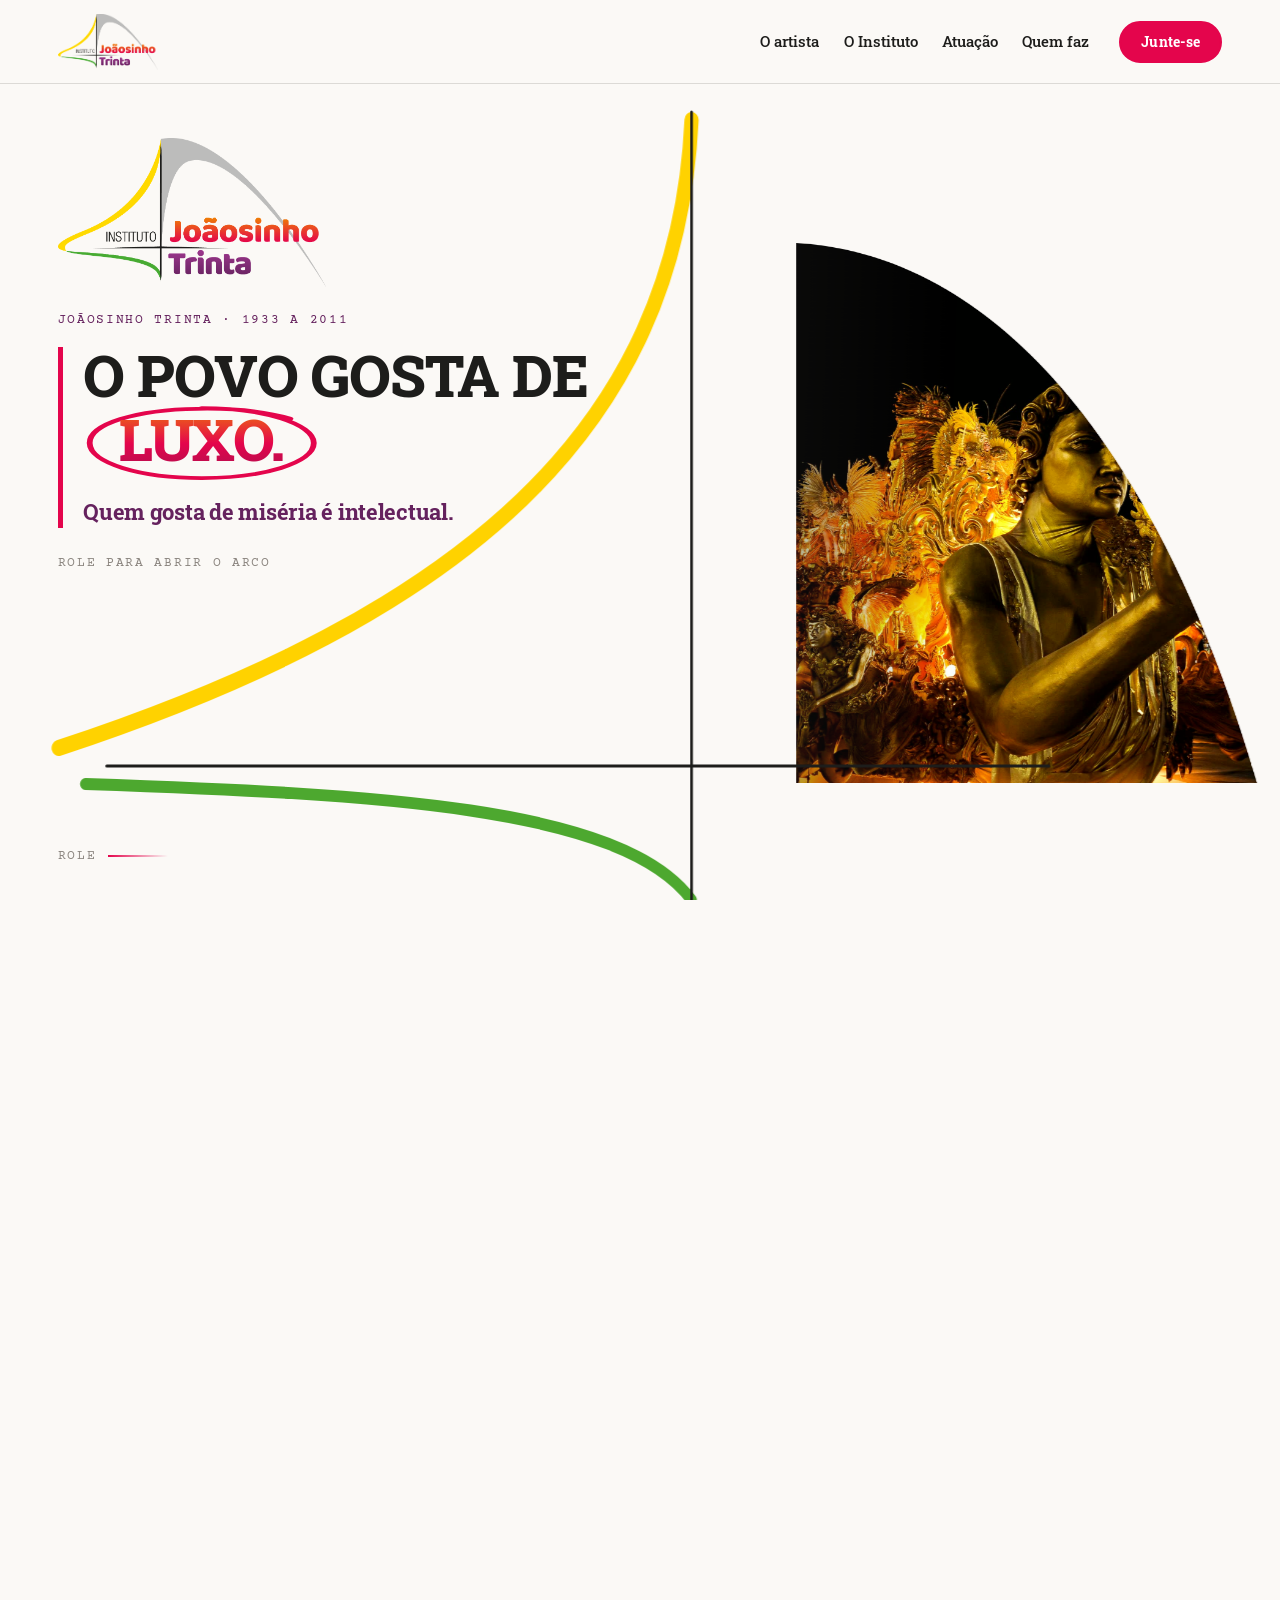
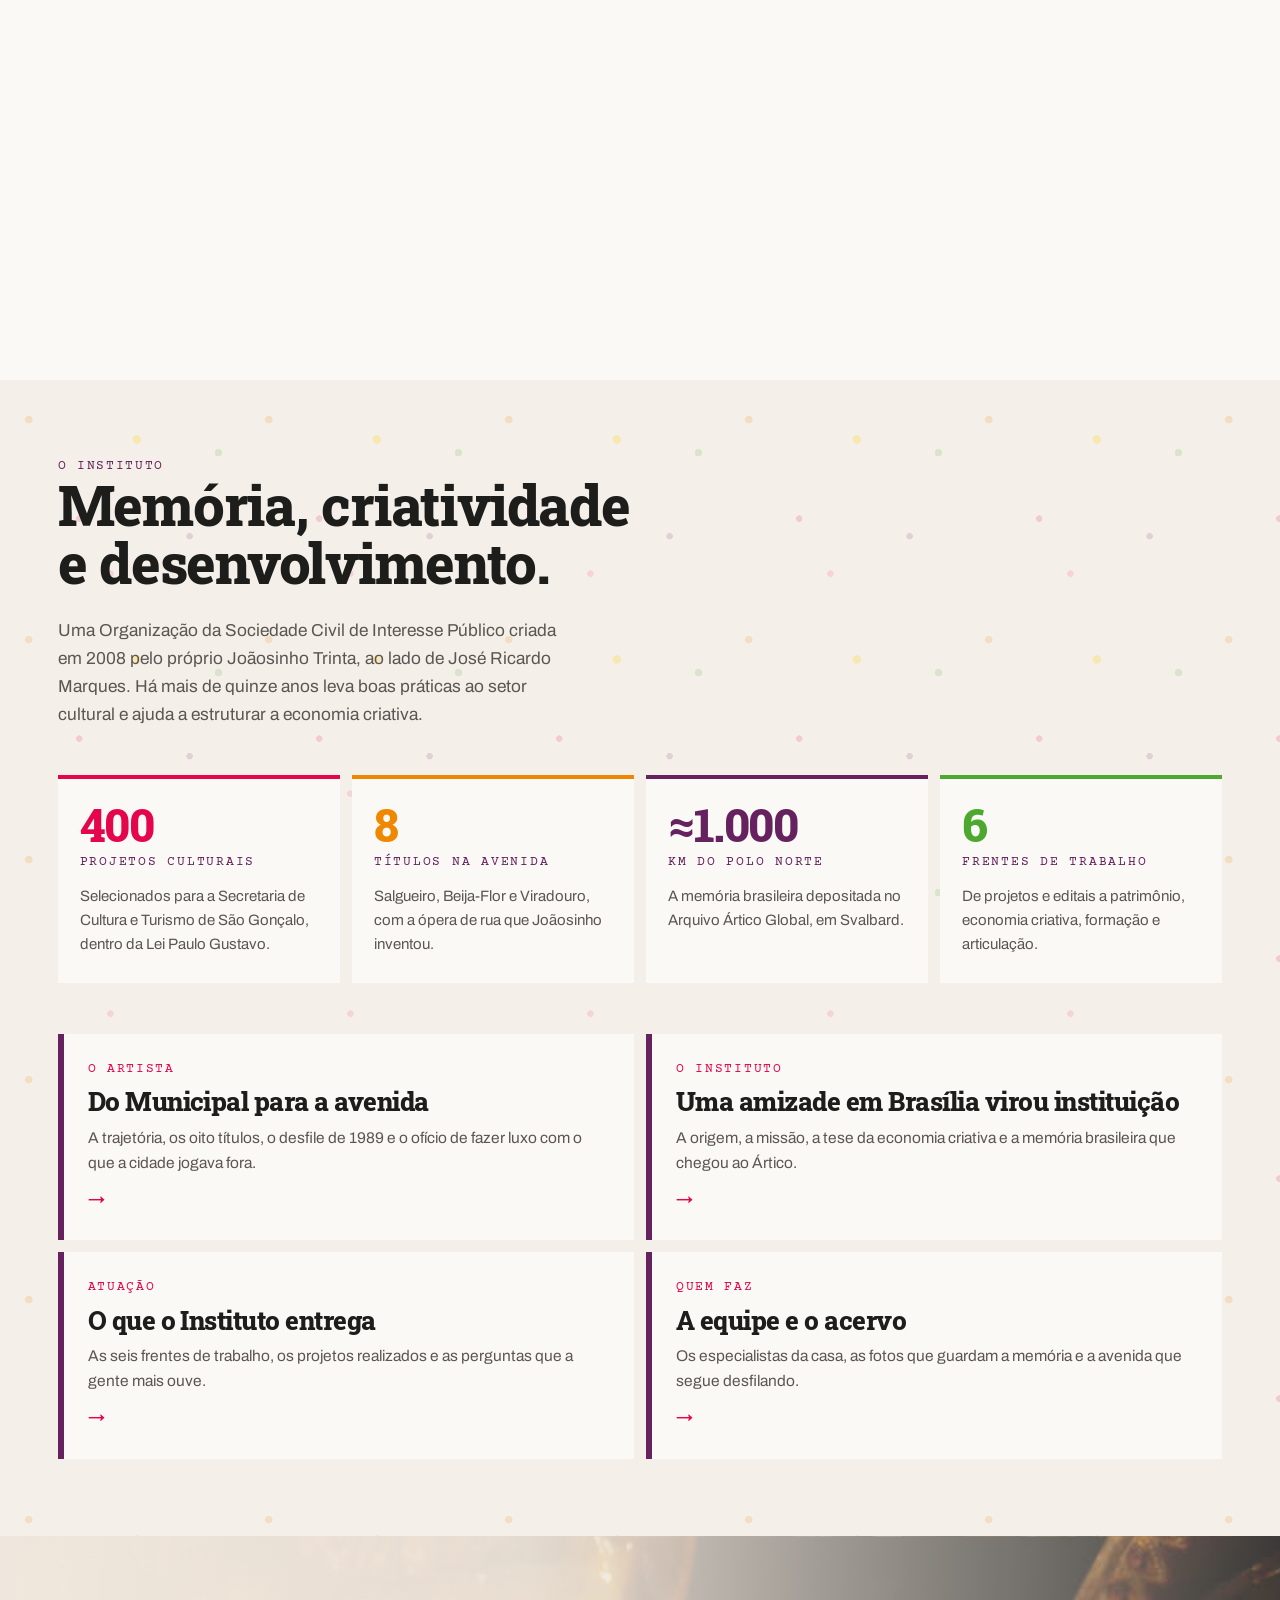
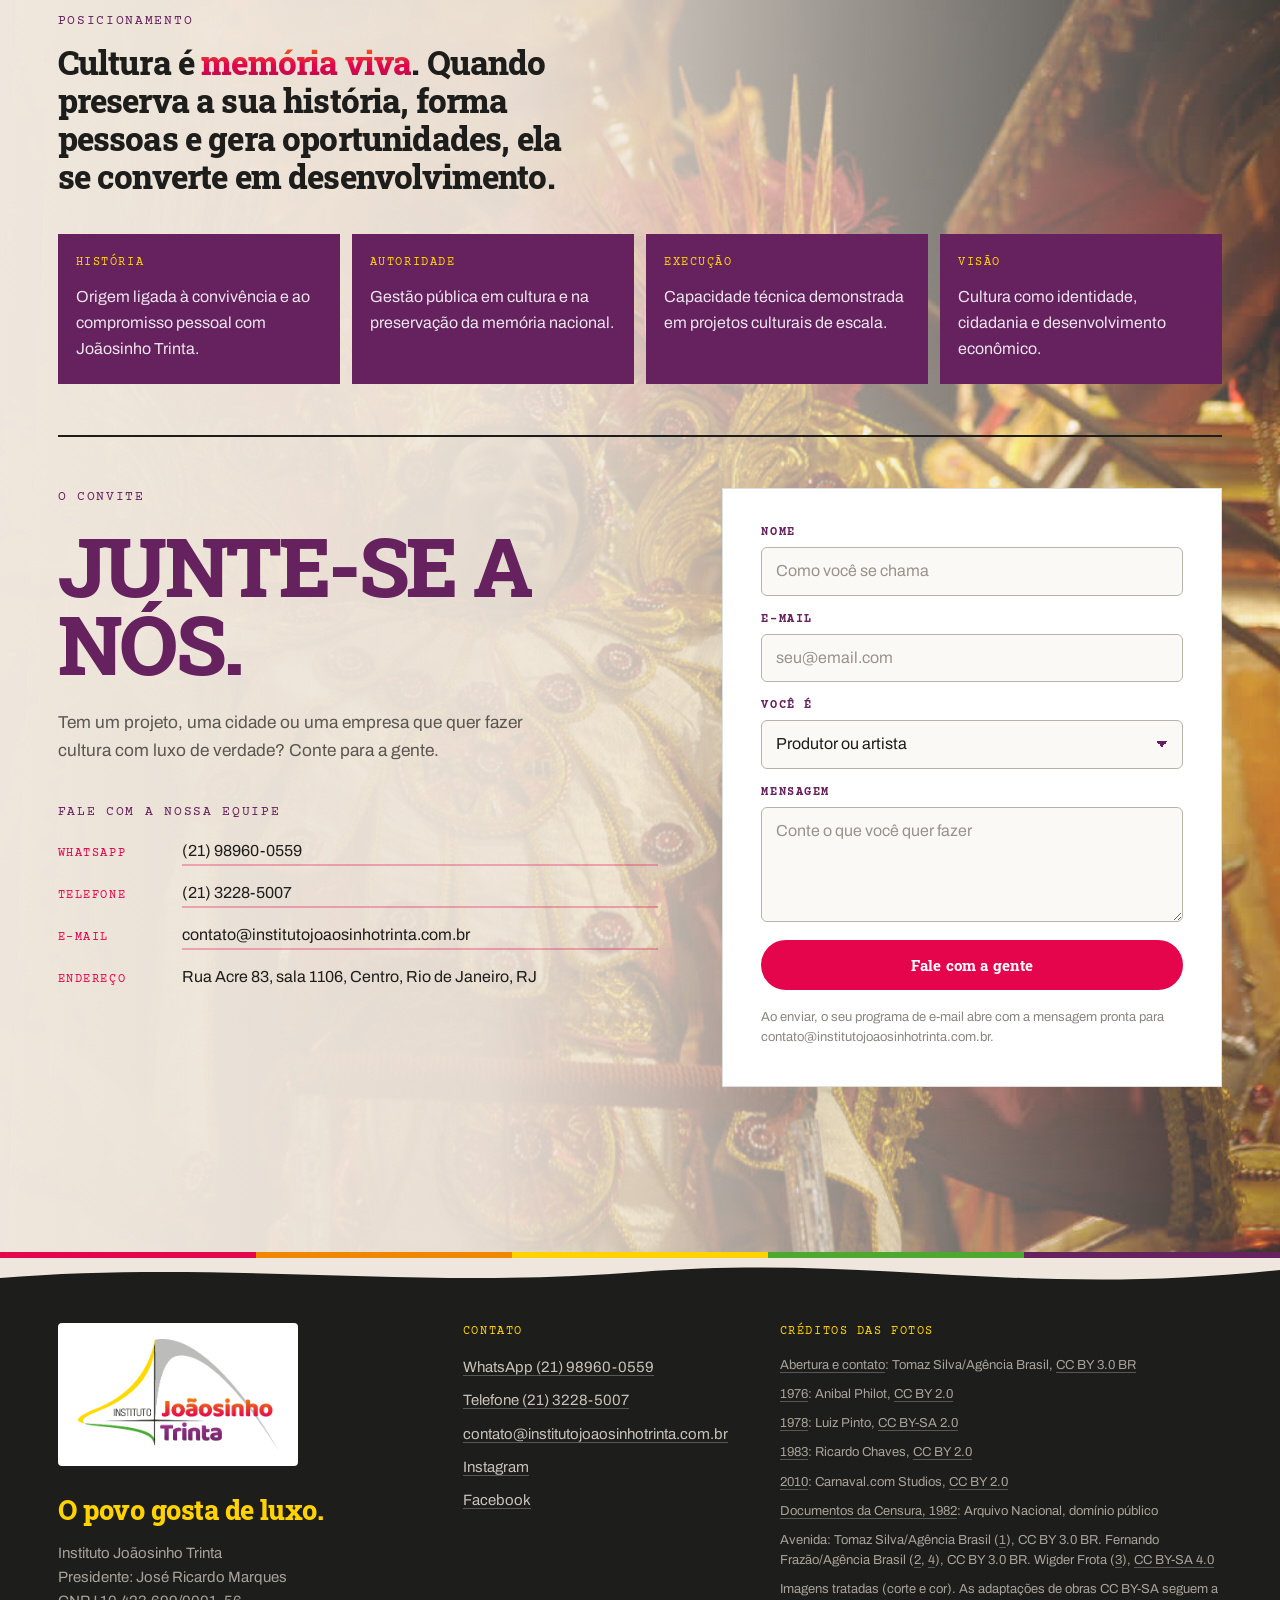
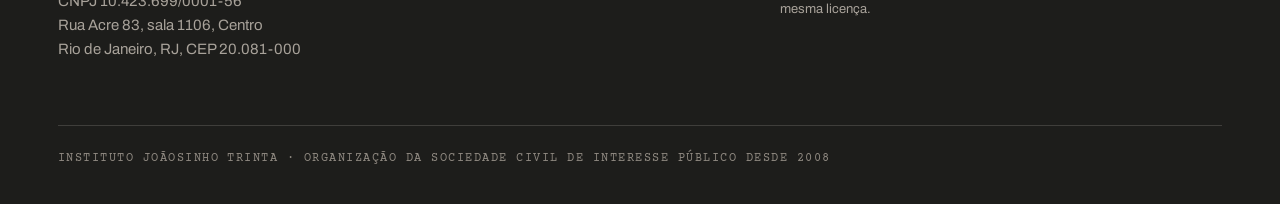
==== commit 0922f8ee: "Círculo do LUXO passa por fora das letras O traço desenhado à mão cruzava o L e o topo das letras. A" ====
--- a/joaosinho-trinta-instituto/index.html
+++ b/joaosinho-trinta-instituto/index.html
@@ -66,7 +66,7 @@
       <img class="logo-hero" src="assets/img/logo-cor.png" alt="Instituto Joãosinho Trinta" width="941" height="523">
       <p class="kicker mono">Joãosinho Trinta · 1933 a 2011</p>
       <blockquote class="q-hero">
-        <h1 class="h-hero"><span class="hw">O povo gosta de</span> <span class="mark hw"><span class="grad">luxo.</span><svg viewBox="0 0 200 100" preserveAspectRatio="none" aria-hidden="true"><path pathLength="1" d="M18 58 C 10 20, 90 6, 150 14 C 205 22, 200 80, 120 88 C 60 94, 8 78, 22 44 C 30 26, 70 16, 110 18"/></svg></span></h1>
+        <h1 class="h-hero"><span class="hw">O povo gosta de</span> <span class="mark hw"><span class="grad">luxo.</span><svg viewBox="0 0 200 100" preserveAspectRatio="none" aria-hidden="true"><path pathLength="1" d="M100 4 C 153 4, 196 25, 196 50 C 196 76, 153 96, 100 96 C 47 96, 4 76, 4 50 C 4 25, 44 6, 96 5 C 128 4, 156 9, 176 18"/></svg></span></h1>
         <p class="h-quote hw">Quem gosta de miséria é intelectual.</p>
       </blockquote>
       <p class="hint mono">Role para abrir o arco</p>
--- a/joaosinho-trinta-instituto/assets/css/site.css
+++ b/joaosinho-trinta-instituto/assets/css/site.css
@@ -59,8 +59,12 @@
 @keyframes grain{0%{transform:translate(0,0)}20%{transform:translate(-4%,3%)}40%{transform:translate(3%,-5%)}60%{transform:translate(-6%,-2%)}80%{transform:translate(5%,4%)}100%{transform:translate(0,0)}}
 
 /* ---------- o marcador desenhado à mão (a assinatura) ---------- */
-.mark{position:relative;display:inline-block;white-space:nowrap}
-.mark > svg{position:absolute;left:-10%;top:-26%;width:120%;height:154%;overflow:visible;pointer-events:none}
+.mark{position:relative;display:inline-block;white-space:nowrap;isolation:isolate}
+.mark > svg{position:absolute;z-index:-1;left:-10%;top:-26%;width:120%;height:154%;overflow:visible;pointer-events:none}
+/* no título da abertura o círculo abraça a palavra por fora, sem cruzar as letras */
+.h-hero .mark{padding:.02em .2em .12em;margin:.12em 0 0 .42em}
+.h-hero .mark > svg{left:-12%;top:-8%;width:124%;height:118%}
+.b1 .h-quote{margin-top:24px}
 .mark > svg path{fill:none;stroke:var(--magenta);stroke-width:5;stroke-linecap:round;stroke-dasharray:1;stroke-dashoffset:1;transition:stroke-dashoffset 1.6s var(--ease-io) .35s}
 .in .mark > svg path,.mark.in > svg path{stroke-dashoffset:0}
 .grad{background:var(--brand-grad);-webkit-background-clip:text;background-clip:text;-webkit-text-fill-color:transparent}
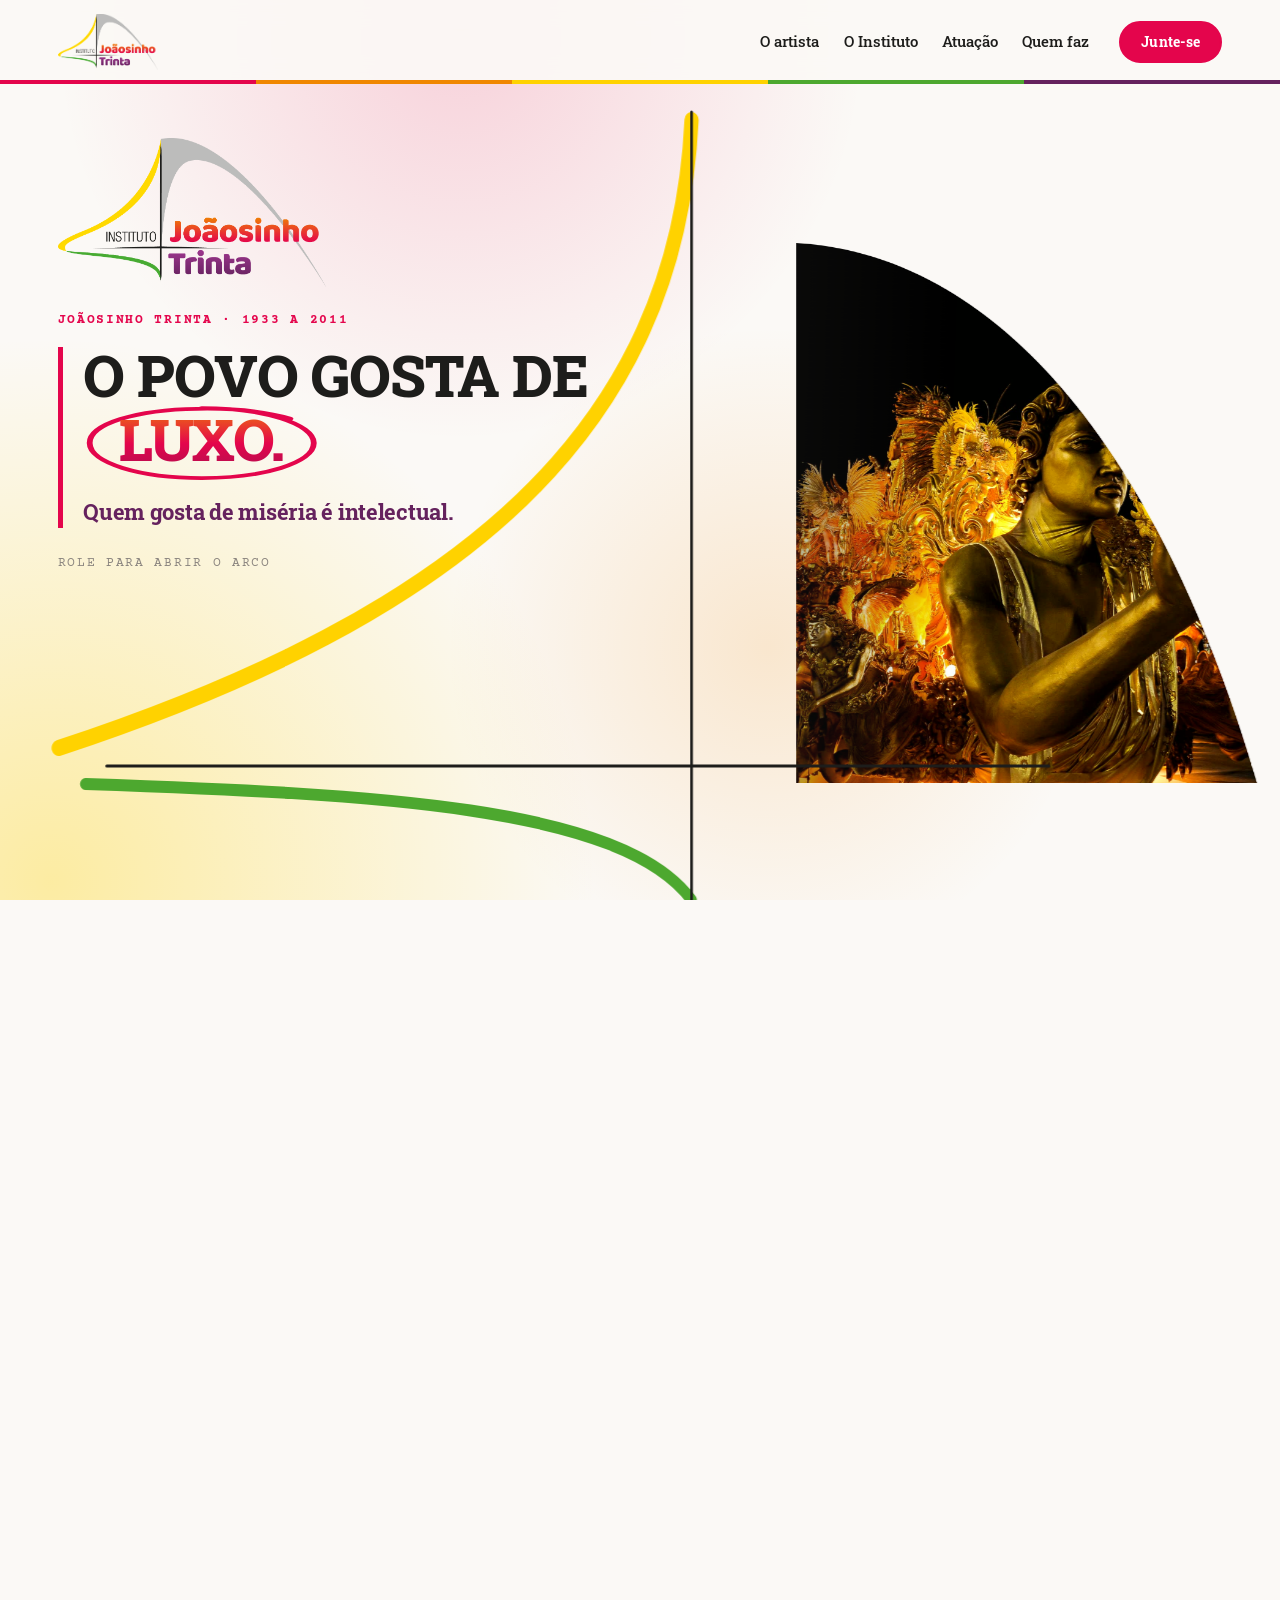
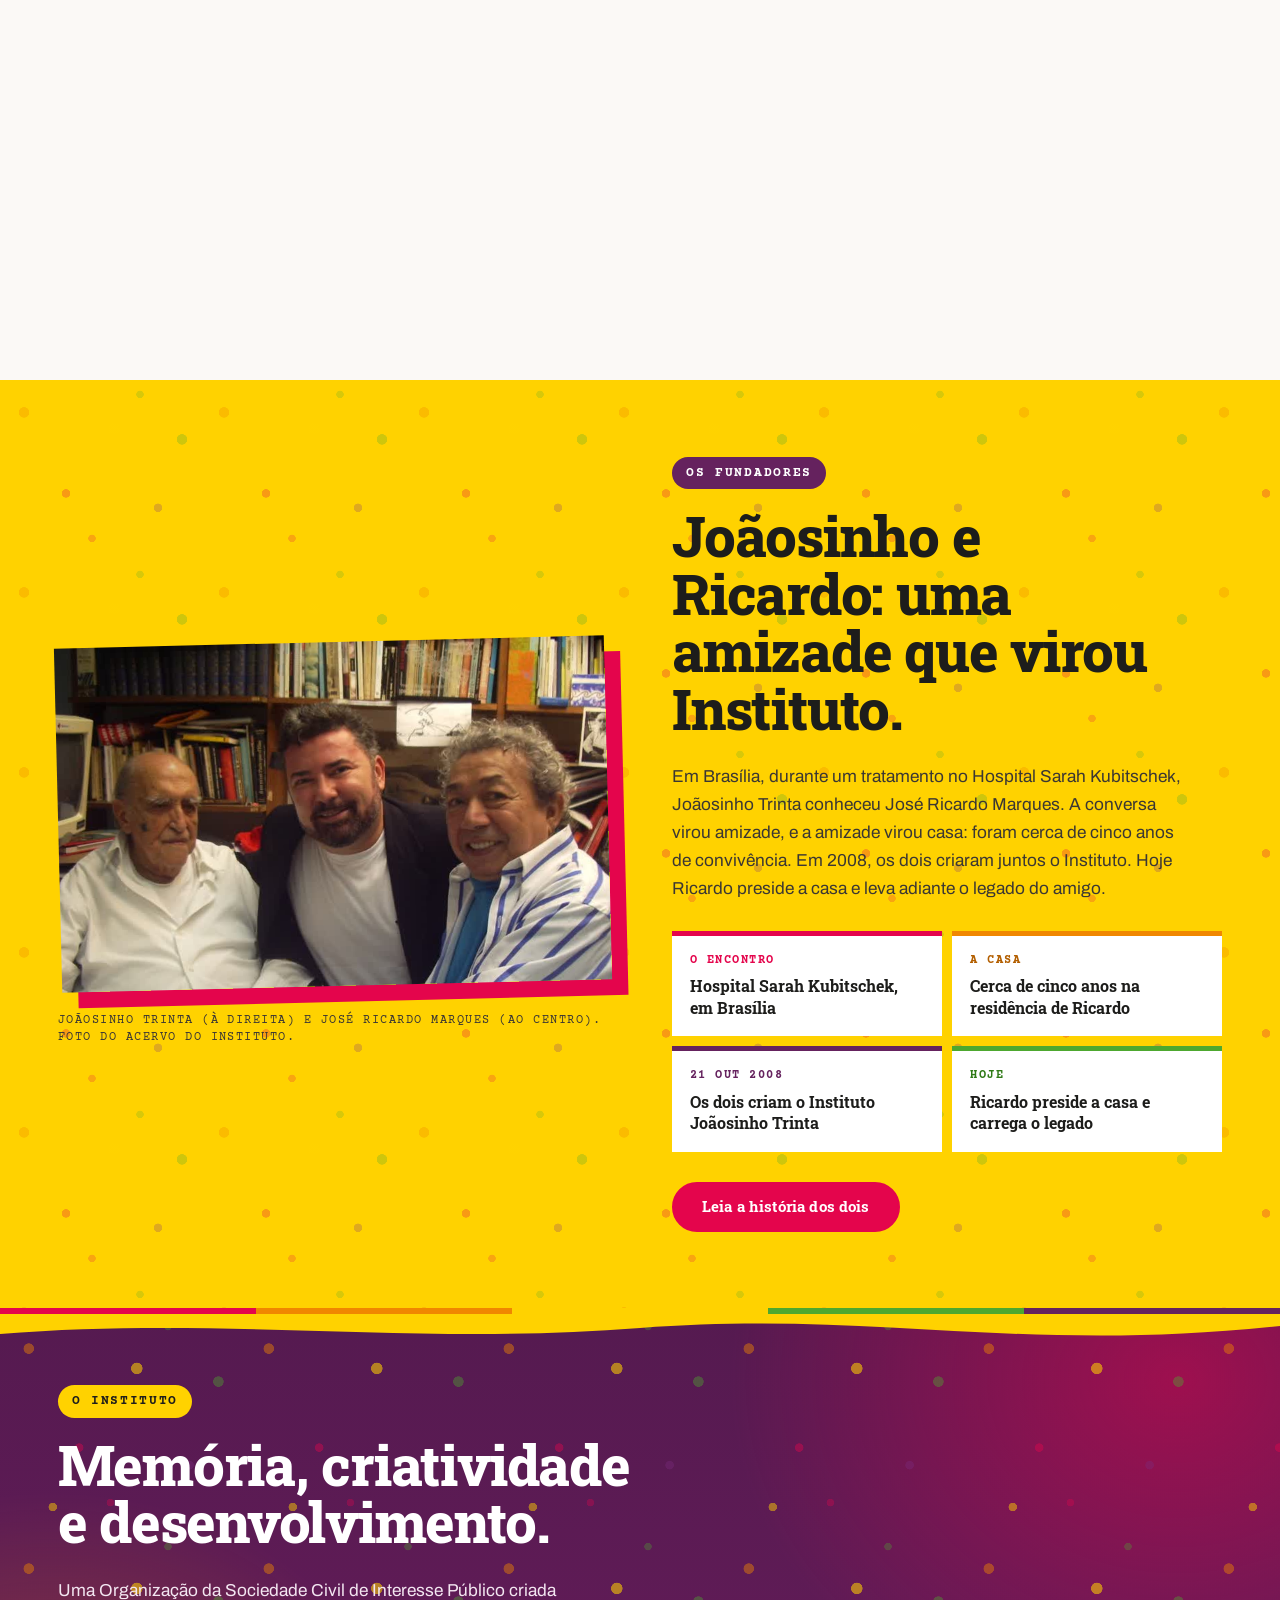
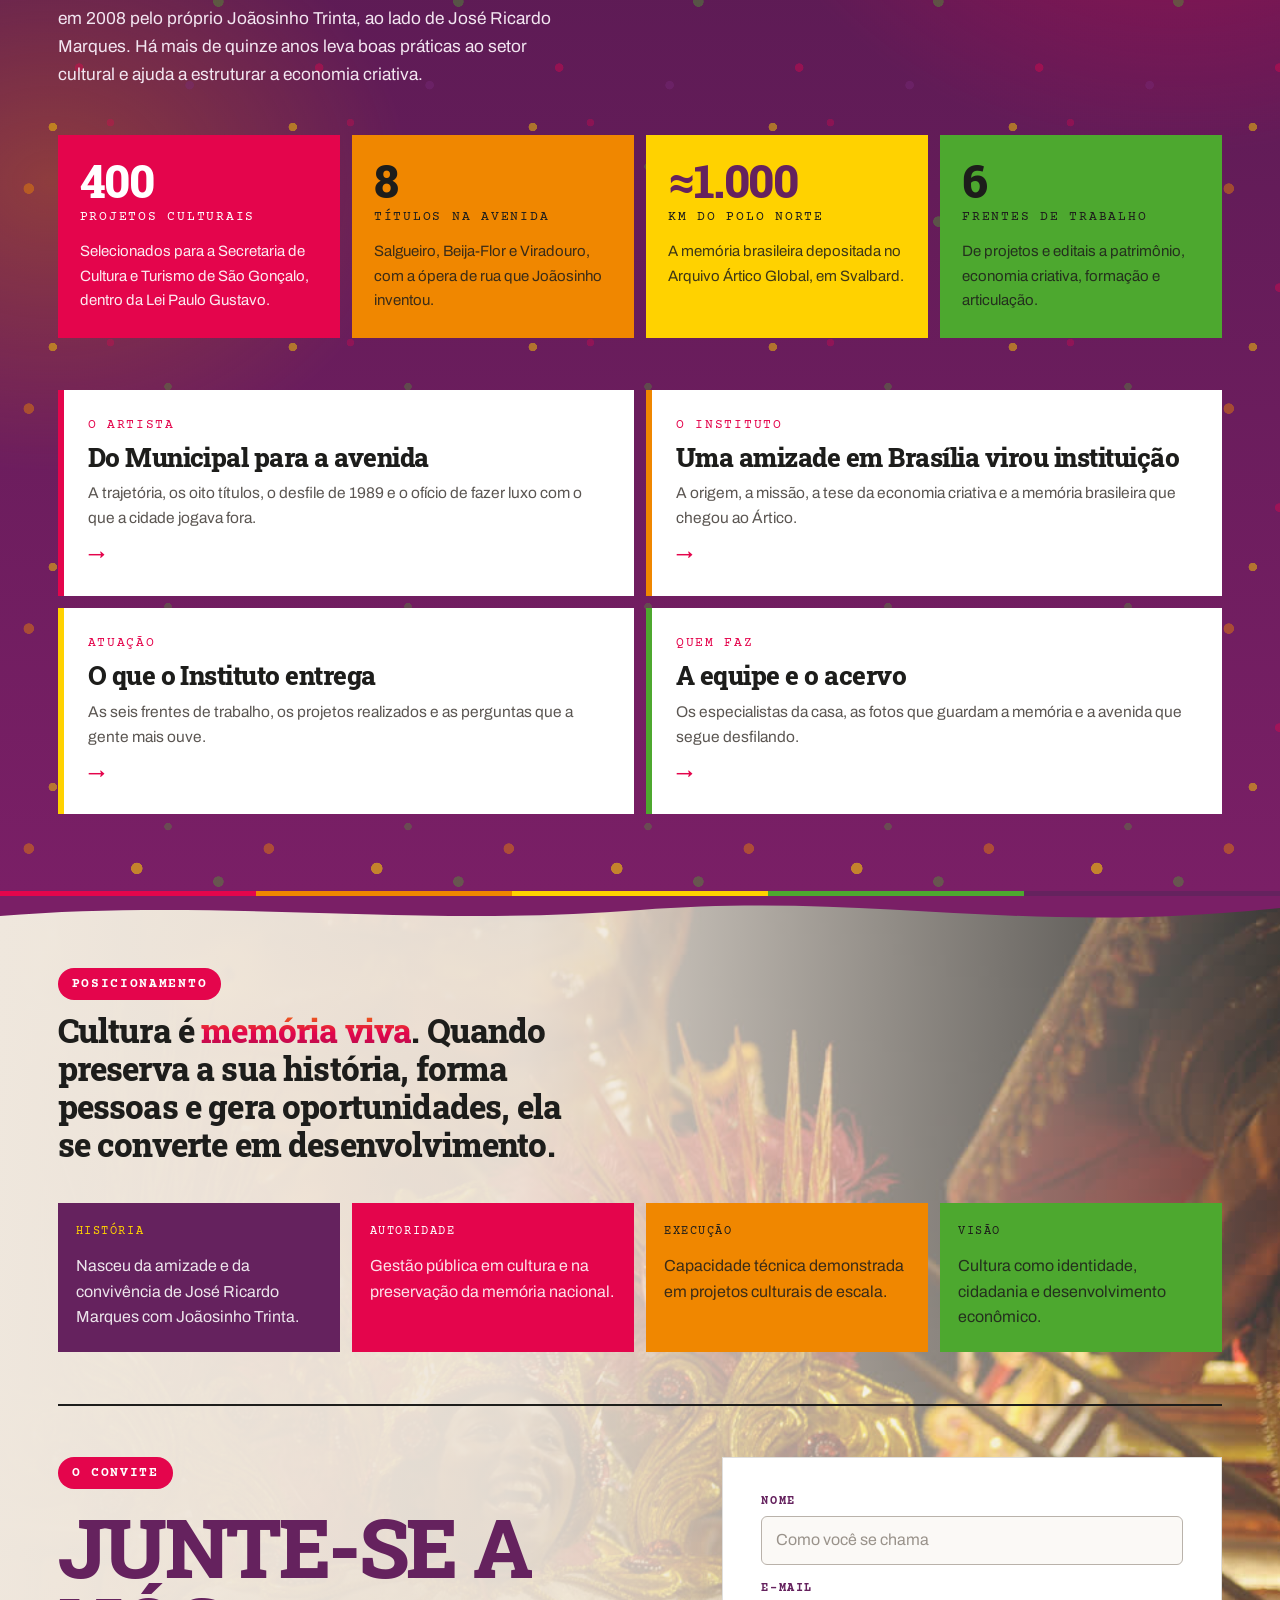
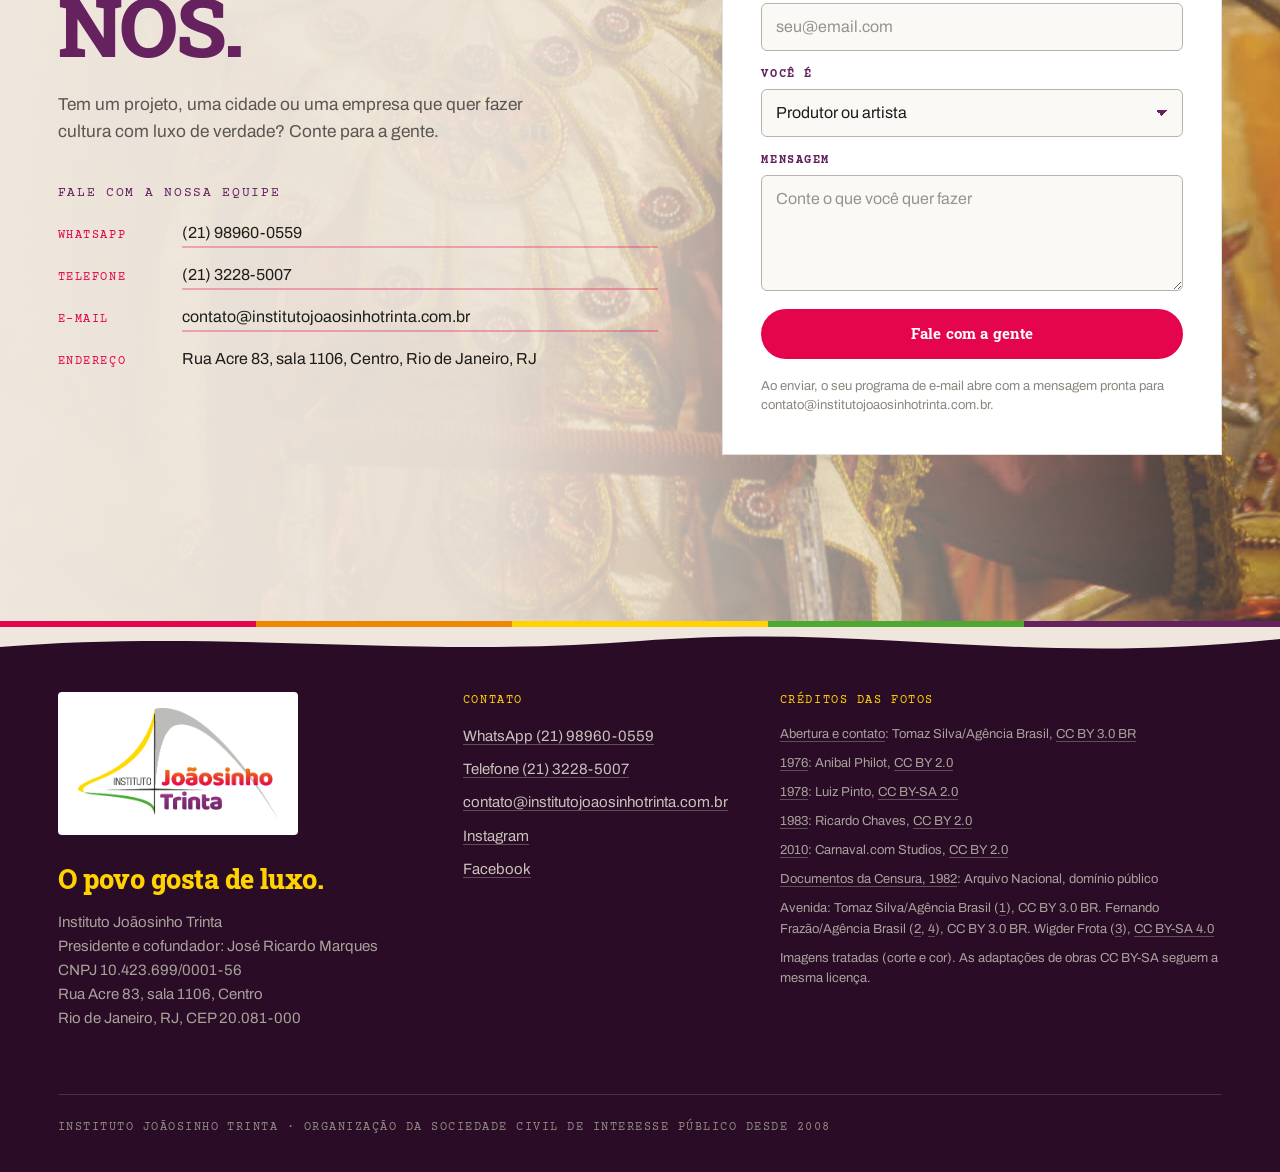
==== commit bfdbf663: "Mais cor de carnaval e mais destaque para Ricardo Marques Cores - Seções inteiras em cor: os fundado" ====
--- a/joaosinho-trinta-instituto/index.html
+++ b/joaosinho-trinta-instituto/index.html
@@ -103,8 +103,31 @@
   </div>
 </section>
 
+<!-- ============ OS FUNDADORES ============ -->
+<section class="act amizade" id="amizade" aria-labelledby="amizade-t">
+  <div class="wrap amizade-grid">
+    <figure class="amizade-foto reveal">
+      <img src="assets/img/acervo-3.jpg" alt="Joãosinho Trinta, à direita, sorrindo ao lado de José Ricardo Marques, ao centro, num escritório com estantes de livros." width="1000" height="563" loading="lazy" decoding="async">
+      <figcaption class="mono">Joãosinho Trinta (à direita) e José Ricardo Marques (ao centro). Foto do acervo do Instituto.</figcaption>
+    </figure>
+    <div class="amizade-text reveal">
+      <p class="act-kicker mono">Os fundadores</p>
+      <h2 id="amizade-t" class="h2">Joãosinho e Ricardo: uma amizade que virou Instituto.</h2>
+      <p class="lede">Em Brasília, durante um tratamento no Hospital Sarah Kubitschek, Joãosinho Trinta conheceu José Ricardo Marques. A conversa virou amizade, e a amizade virou casa: foram cerca de cinco anos de convivência. Em 2008, os dois criaram juntos o Instituto. Hoje Ricardo preside a casa e leva adiante o legado do amigo.</p>
+      <ol class="laco">
+        <li><span class="laco-k mono">O encontro</span><span>Hospital Sarah Kubitschek, em Brasília</span></li>
+        <li><span class="laco-k mono">A casa</span><span>Cerca de cinco anos na residência de Ricardo</span></li>
+        <li><span class="laco-k mono">21 out 2008</span><span>Os dois criam o Instituto Joãosinho Trinta</span></li>
+        <li><span class="laco-k mono">Hoje</span><span>Ricardo preside a casa e carrega o legado</span></li>
+      </ol>
+      <a class="btn btn-red" href="instituto.html#origem">Leia a história dos dois</a>
+    </div>
+  </div>
+</section>
+
 <!-- ============ O INSTITUTO EM RESUMO ============ -->
 <section class="act resumo" id="resumo" aria-labelledby="resumo-t">
+  <div class="tear tear-top tear-yellow" aria-hidden="true"></div>
   <div class="wrap">
     <div class="resumo-head reveal">
       <p class="act-kicker mono">O Instituto</p>
@@ -128,12 +151,13 @@
 
 <!-- ============ JUNTE-SE A NÓS ============ -->
 <section class="act cta" id="junte-se" aria-labelledby="cta-t">
+  <div class="tear tear-top tear-roxo" aria-hidden="true"></div>
   <div class="cta-bg" aria-hidden="true"></div>
   <div class="wrap cta-lead">
     <p class="act-kicker mono reveal">Posicionamento</p>
     <p class="fecho reveal">Cultura é <em>memória viva</em>. Quando preserva a sua história, forma pessoas e gera oportunidades, ela se converte em desenvolvimento.</p>
     <ol class="pilares">
-      <li class="pil reveal"><span class="pil-h mono">História</span><p>Origem ligada à convivência e ao compromisso pessoal com Joãosinho Trinta.</p></li>
+      <li class="pil reveal"><span class="pil-h mono">História</span><p>Nasceu da amizade e da convivência de José Ricardo Marques com Joãosinho Trinta.</p></li>
       <li class="pil reveal"><span class="pil-h mono">Autoridade</span><p>Gestão pública em cultura e na preservação da memória nacional.</p></li>
       <li class="pil reveal"><span class="pil-h mono">Execução</span><p>Capacidade técnica demonstrada em projetos culturais de escala.</p></li>
       <li class="pil reveal"><span class="pil-h mono">Visão</span><p>Cultura como identidade, cidadania e desenvolvimento econômico.</p></li>
@@ -193,7 +217,7 @@
     <div class="foot-brand">
       <span class="foot-plate"><img class="foot-logo" src="assets/img/logo-cor.png" alt="Instituto Joãosinho Trinta" width="941" height="523" loading="lazy" decoding="async"></span>
       <p class="foot-quote">O povo gosta de luxo.</p>
-      <p class="foot-small">Instituto Joãosinho Trinta<br>Presidente: José Ricardo Marques<br>CNPJ 10.423.699/0001-56<br>Rua Acre 83, sala 1106, Centro<br>Rio de Janeiro, RJ, CEP 20.081-000</p>
+      <p class="foot-small">Instituto Joãosinho Trinta<br>Presidente e cofundador: José Ricardo Marques<br>CNPJ 10.423.699/0001-56<br>Rua Acre 83, sala 1106, Centro<br>Rio de Janeiro, RJ, CEP 20.081-000</p>
     </div>
     <div class="foot-col">
       <p class="mono foot-h">Contato</p>
--- a/joaosinho-trinta-instituto/assets/css/site.css
+++ b/joaosinho-trinta-instituto/assets/css/site.css
@@ -779,3 +779,157 @@
   .duelo-grid{grid-template-columns:1fr}
   .duelo-t{gap:10px}
 }
+
+/* ================= CARNAVAL NA PELE: cor de avenida, não só de detalhe ================= */
+:root{
+  --confete:
+    radial-gradient(circle at 12% 18%, rgba(240,135,0,.55) 0 5px, rgba(0,0,0,0) 5.5px),
+    radial-gradient(circle at 33% 63%, rgba(228,5,76,.5) 0 4px, rgba(0,0,0,0) 4.5px),
+    radial-gradient(circle at 57% 27%, rgba(255,210,0,.7) 0 5.5px, rgba(0,0,0,0) 6px),
+    radial-gradient(circle at 79% 71%, rgba(123,44,127,.45) 0 4px, rgba(0,0,0,0) 4.5px),
+    radial-gradient(circle at 91% 33%, rgba(77,168,47,.5) 0 5px, rgba(0,0,0,0) 5.5px),
+    radial-gradient(circle at 46% 88%, rgba(228,5,76,.4) 0 3.5px, rgba(0,0,0,0) 4px),
+    radial-gradient(circle at 70% 8%, rgba(77,168,47,.4) 0 3.5px, rgba(0,0,0,0) 4px),
+    radial-gradient(circle at 22% 90%, rgba(255,210,0,.6) 0 4px, rgba(0,0,0,0) 4.5px);
+}
+
+/* fita de cinco cores sob o menu */
+.nav::after{content:"";position:absolute;left:0;right:0;bottom:-1px;height:4px;background:var(--fita)}
+
+/* a abertura ganha brilho de avenida atrás do arco */
+.stage{background:
+  radial-gradient(circle at 4% 98%,rgba(255,210,0,.34),rgba(255,210,0,0) 36%),
+  radial-gradient(circle at 36% 4%,rgba(228,5,76,.16),rgba(228,5,76,0) 34%),
+  radial-gradient(circle at 60% 72%,rgba(240,135,0,.16),rgba(240,135,0,0) 32%),
+  var(--canvas)}
+.b1 .kicker,.static-copy .kicker{color:var(--magenta);font-weight:700}
+
+/* etiquetas de seção viram faixas de cor */
+.act-kicker{width:fit-content;justify-self:start;padding:7px 14px 6px;border-radius:999px;background:var(--magenta);color:#fff;font-weight:700}
+.raw .act-kicker,.artico .act-kicker,.resumo .act-kicker,.titulos .act-kicker,.criativa .act-kicker{background:var(--yellow);color:var(--ink)}
+.amizade .act-kicker,.ultimos .act-kicker{background:var(--purple);color:#fff}
+
+/* confete em mais seções */
+.amizade,.ultimos,.origem,.equipe,.projetos,.duelo{position:relative;isolation:isolate}
+.amizade::before,.ultimos::before,.origem::before,.equipe::before,.projetos::before,.duelo::before{content:"";position:absolute;inset:0;z-index:-1;pointer-events:none;background-image:var(--confete);background-size:240px 220px;opacity:.7}
+.resumo::before,.titulos::before,.segredo::before,.atuacao::before{opacity:.8}
+.amizade::before,.ultimos::before{background-size:200px 180px;opacity:.55}
+
+/* ondas entre seções nas novas cores */
+.tear-yellow{background-image:url("data:image/svg+xml,%3Csvg xmlns='http://www.w3.org/2000/svg' viewBox='0 0 1440 46' preserveAspectRatio='none'%3E%3Cpath d='M0 0 H1440 V18 C1150 46 980 2 720 20 C470 38 250 8 0 26 Z' fill='%23ffd200'/%3E%3C/svg%3E")}
+.tear-roxo{background-image:url("data:image/svg+xml,%3Csvg xmlns='http://www.w3.org/2000/svg' viewBox='0 0 1440 46' preserveAspectRatio='none'%3E%3Cpath d='M0 0 H1440 V18 C1150 46 980 2 720 20 C470 38 250 8 0 26 Z' fill='%237a1f66'/%3E%3C/svg%3E")}
+.titulos + .duelo > .tear{background-image:url("data:image/svg+xml,%3Csvg xmlns='http://www.w3.org/2000/svg' viewBox='0 0 1440 46' preserveAspectRatio='none'%3E%3Cpath d='M0 0 H1440 V18 C1150 46 980 2 720 20 C470 38 250 8 0 26 Z' fill='%236e1d63'/%3E%3C/svg%3E")}
+.criativa + .artico > .tear{background-image:url("data:image/svg+xml,%3Csvg xmlns='http://www.w3.org/2000/svg' viewBox='0 0 1440 46' preserveAspectRatio='none'%3E%3Cpath d='M0 0 H1440 V18 C1150 46 980 2 720 20 C470 38 250 8 0 26 Z' fill='%2365225e'/%3E%3C/svg%3E")}
+main:has(> .ultimos:last-child) + .foot .tear{background-image:url("data:image/svg+xml,%3Csvg xmlns='http://www.w3.org/2000/svg' viewBox='0 0 1440 46' preserveAspectRatio='none'%3E%3Cpath d='M0 0 H1440 V18 C1150 46 980 2 720 20 C470 38 250 8 0 26 Z' fill='%23ffd200'/%3E%3C/svg%3E")}
+
+/* ---------- Os fundadores: Joãosinho e Ricardo ---------- */
+.amizade,.ultimos{background:var(--yellow)}
+.amizade-grid{display:grid;grid-template-columns:minmax(0,6fr) minmax(0,6fr);gap:clamp(32px,5vw,90px);align-items:center}
+.amizade .h2,.ultimos .h2{margin-top:18px;max-width:16ch}
+.amizade .lede,.ultimos .lede{color:#3b3733}
+.amizade-text .lede + .lede{margin-top:16px}
+.amizade-text .btn{margin-top:30px}
+.amizade-foto img{width:100%;aspect-ratio:16/10;object-fit:cover;transform:rotate(-1.4deg);box-shadow:16px 16px 0 var(--magenta)}
+.ultimos .amizade-foto img{transform:rotate(1.4deg);box-shadow:-16px 16px 0 var(--purple)}
+.amizade-foto figcaption{margin-top:26px;color:#3b3733;font-size:11.5px}
+.laco{margin-top:28px;display:grid;grid-template-columns:repeat(2,minmax(0,1fr));gap:10px}
+.laco li{display:grid;align-content:start;gap:6px;padding:16px 18px 18px;background:#fff;border-top:5px solid var(--magenta);font:700 16px/1.35 var(--f-display);color:var(--ink)}
+.laco-k{color:var(--magenta);font-size:11.5px}
+.laco li:nth-child(2){border-top-color:var(--orange)}.laco li:nth-child(2) .laco-k{color:#b35f00}
+.laco li:nth-child(3){border-top-color:var(--purple)}.laco li:nth-child(3) .laco-k{color:var(--purple)}
+.laco li:nth-child(4){border-top-color:var(--green)}.laco li:nth-child(4) .laco-k{color:#2f7a17}
+.laco li:nth-child(5){border-top-color:var(--yellow)}.laco li:nth-child(5) .laco-k{color:var(--magenta)}
+.laco-5{grid-template-columns:repeat(5,minmax(0,1fr));margin-top:0}
+.origem .laco li{background:var(--canvas)}
+.encontro-side{display:grid;gap:26px}
+.encontro-foto img{width:100%;aspect-ratio:16/10;object-fit:cover;box-shadow:12px 12px 0 var(--yellow)}
+.encontro-foto figcaption{margin-top:18px;color:var(--ink-3);font-size:11.5px}
+
+/* ---------- Home: o resumo vira bloco de cor ---------- */
+.resumo{background:
+  radial-gradient(ellipse 50% 45% at 92% 6%,rgba(228,5,76,.5),rgba(228,5,76,0) 70%),
+  radial-gradient(ellipse 40% 35% at 4% 40%,rgba(240,135,0,.3),rgba(240,135,0,0) 70%),
+  linear-gradient(180deg,#551a50,#7a1f66)}
+.resumo .h2{color:#fff}
+.resumo .lede{color:#f3e6f1}
+.resumo .numeros .num{border-top:0}
+.resumo .numeros .num:nth-child(1){background:var(--magenta)}
+.resumo .numeros .num:nth-child(1) .stat-n,.resumo .numeros .num:nth-child(1) .stat-u{color:#fff}
+.resumo .numeros .num:nth-child(1) p{color:rgba(255,255,255,.92)}
+.resumo .numeros .num:nth-child(2){background:var(--orange)}
+.resumo .numeros .num:nth-child(3){background:var(--yellow)}
+.resumo .numeros .num:nth-child(4){background:var(--green)}
+.resumo .numeros .num:nth-child(n+2) .stat-n,.resumo .numeros .num:nth-child(n+2) .stat-u{color:var(--ink)}
+.resumo .numeros .num:nth-child(3) .stat-n{color:var(--purple)}
+.resumo .numeros .num:nth-child(n+2) p{color:rgba(29,29,27,.86)}
+.resumo .atalho{background:#fff;border-left-color:var(--magenta)}
+.resumo .atalho:nth-child(2){border-left-color:var(--orange)}
+.resumo .atalho:nth-child(3){border-left-color:var(--yellow)}
+.resumo .atalho:nth-child(4){border-left-color:var(--green)}
+.resumo .atalho:hover{background:#fff;border-left-color:var(--magenta)}
+
+/* os quatro pilares nas cores da casa */
+.pilares .pil:nth-child(2){background:var(--magenta)}
+.pilares .pil:nth-child(2) .pil-h{color:#fff}
+.pilares .pil:nth-child(3){background:var(--orange)}
+.pilares .pil:nth-child(4){background:var(--green)}
+.pilares .pil:nth-child(n+3) .pil-h{color:var(--ink)}
+.pilares .pil:nth-child(n+3) p{color:rgba(29,29,27,.86)}
+
+/* ---------- O artista: os títulos em roxo de escola de samba ---------- */
+.titulos{background:
+  radial-gradient(ellipse 55% 40% at 50% 0%,rgba(228,5,76,.42),rgba(228,5,76,0) 70%),
+  linear-gradient(180deg,#4a1545,var(--purple) 50%,#6e1d63)}
+.titulos .h-pele{color:var(--yellow)}
+.titulos .pele-sub{color:#f3e6f1}
+.titulos .ledger{border-top-color:var(--yellow)}
+.titulos .row{border-bottom-color:rgba(255,255,255,.18)}
+.titulos .yr{color:rgba(255,255,255,.26)}
+.titulos .yr::after{background-image:linear-gradient(180deg,var(--yellow),var(--orange) 60%,#ff4f7e)}
+.titulos .sch{color:var(--yellow)}
+.titulos .enr{color:#fff}
+.titulos .row:hover .enr{color:var(--yellow)}
+
+/* ---------- O Instituto: economia criativa em magenta ---------- */
+.criativa{background:
+  radial-gradient(ellipse 45% 40% at 96% 8%,rgba(240,135,0,.45),rgba(240,135,0,0) 70%),
+  linear-gradient(180deg,var(--magenta),#a8105a 50%,var(--purple))}
+.criativa .h2{color:#fff}
+.criativa .lede{color:#fdeef3}
+
+/* ---------- Quem faz: o cofundador em destaque ---------- */
+.cast .member-destaque{grid-column:1/-1;display:grid;grid-template-columns:minmax(0,4fr) minmax(0,8fr);column-gap:clamp(24px,4vw,64px);align-content:start;margin-bottom:26px;padding:clamp(24px,3vw,42px);border-top:0;color:#fff;background:
+  radial-gradient(ellipse 50% 60% at 100% 0%,rgba(228,5,76,.55),rgba(228,5,76,0) 70%),
+  linear-gradient(135deg,#4a1545,var(--purple) 55%,#8f1b5f)}
+.member-destaque .m-photo{grid-row:1/span 6;margin:0;border-top:6px solid var(--yellow)}
+.member-destaque > :not(.m-photo){grid-column:2}
+.member-destaque .m-role{color:var(--yellow)}
+.member-destaque h3{color:#fff;font-size:clamp(1.9rem,3.2vw,3rem)}
+.member-destaque .m-laco{margin-top:12px;font:700 clamp(1.1rem,1.7vw,1.5rem)/1.3 var(--f-display);color:var(--yellow);max-width:34ch}
+.member-destaque p:not(.m-role):not(.m-laco){margin-top:14px;color:#f3e6f1;font-size:16px;max-width:62ch}
+.m-link{justify-self:start;margin-top:18px;color:#fff;font-weight:700;text-decoration:none;border-bottom:2px solid var(--yellow);transition:color .3s var(--ease-out)}
+.m-link:hover{color:var(--yellow)}
+
+/* rodapé em roxo profundo */
+.foot{background:#2a0c27}
+
+@media (max-width:1024px){
+  .amizade-grid{grid-template-columns:1fr}
+  .ultimos .amizade-foto{order:-1}
+  .laco-5{grid-template-columns:repeat(2,minmax(0,1fr))}
+}
+@media (max-width:720px){
+  .laco,.laco-5{grid-template-columns:1fr}
+  .cast .member-destaque{grid-template-columns:1fr}
+  .member-destaque .m-photo{grid-row:auto;max-width:340px;margin-bottom:18px}
+  .member-destaque > :not(.m-photo){grid-column:1}
+  .amizade-foto img,.ultimos .amizade-foto img{box-shadow:10px 10px 0 var(--magenta)}
+}
+
+/* ajustes finos */
+.act-kicker + .h2,.act-kicker + h2{margin-top:18px}
+.encontro-text .act-kicker{margin-top:0;color:#fff}
+.h-pele .mark{padding:.04em .14em .02em}
+.h-pele .mark > svg{left:-9%;top:-12%;width:118%;height:124%}
+.h-statement .mark{padding:0 .12em;margin-inline:-.04em}
+.h-statement .mark > svg{left:-8%;top:-10%;width:116%;height:122%}
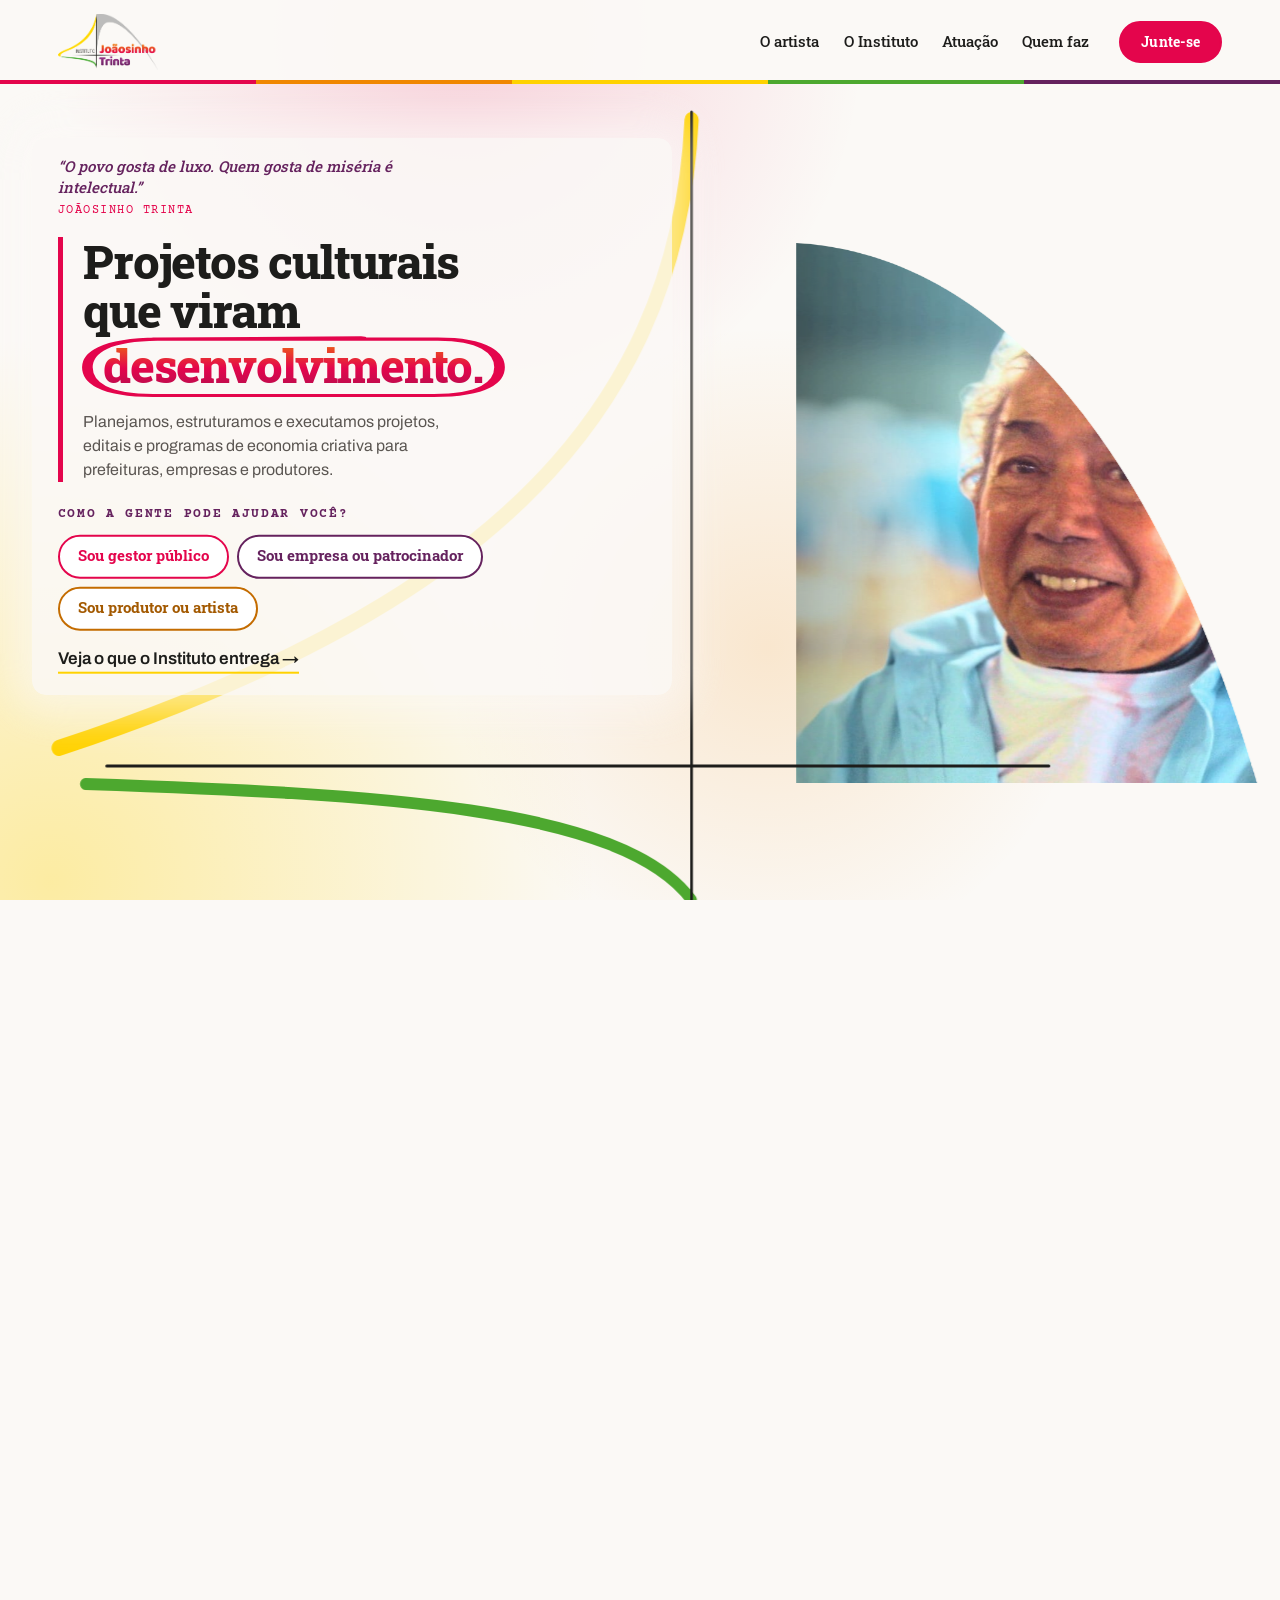
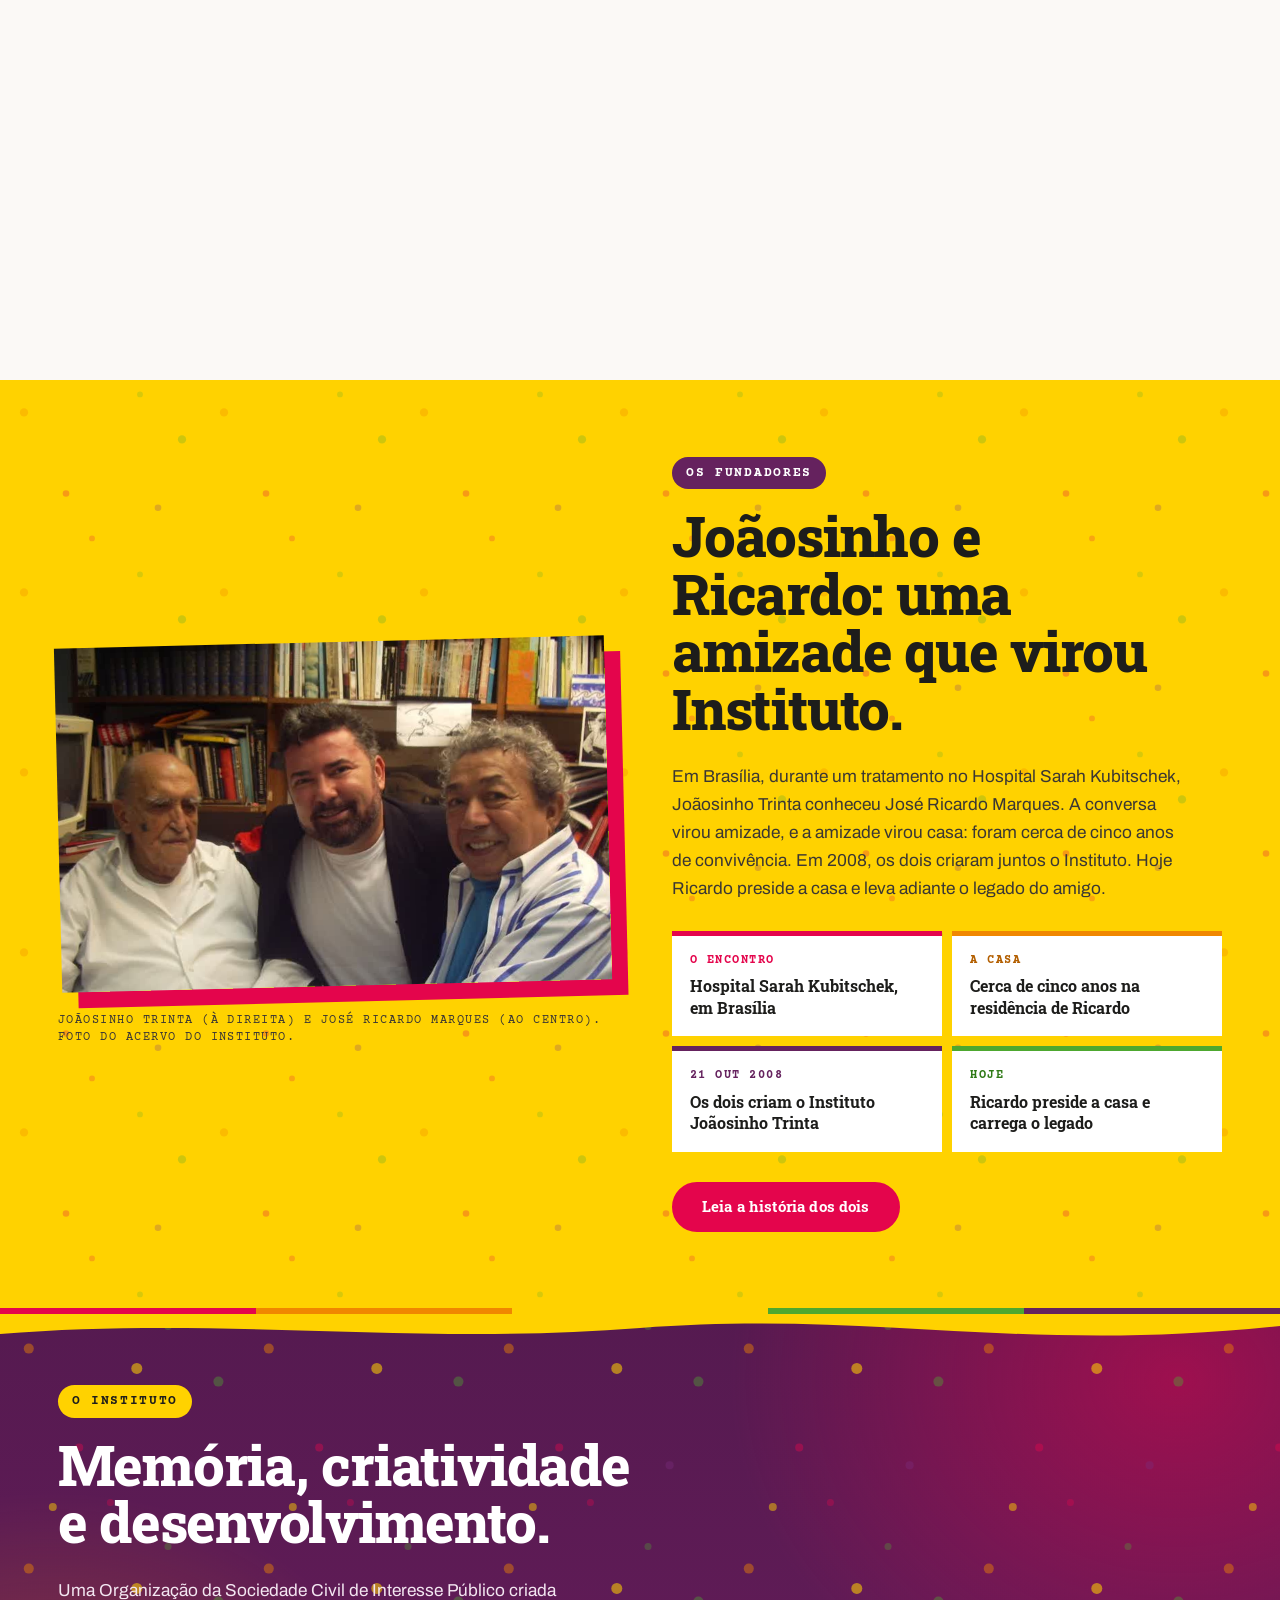
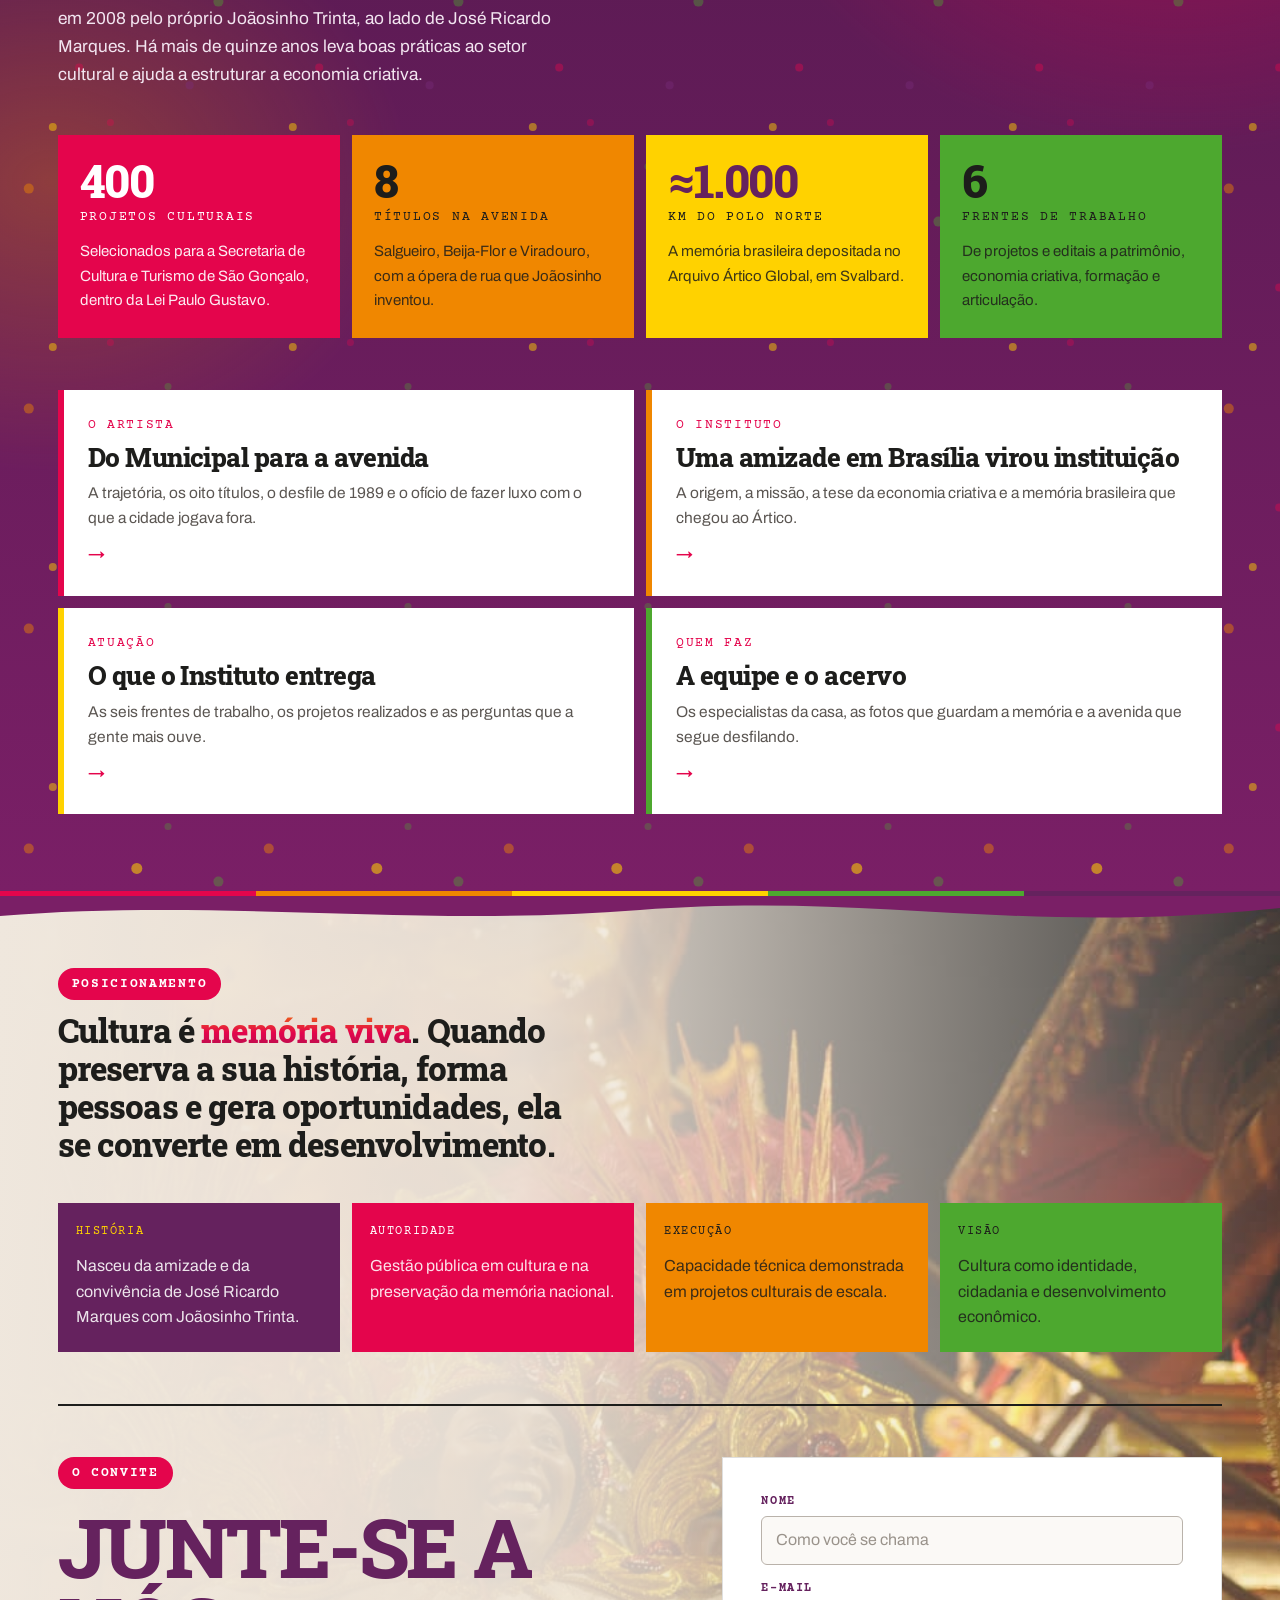
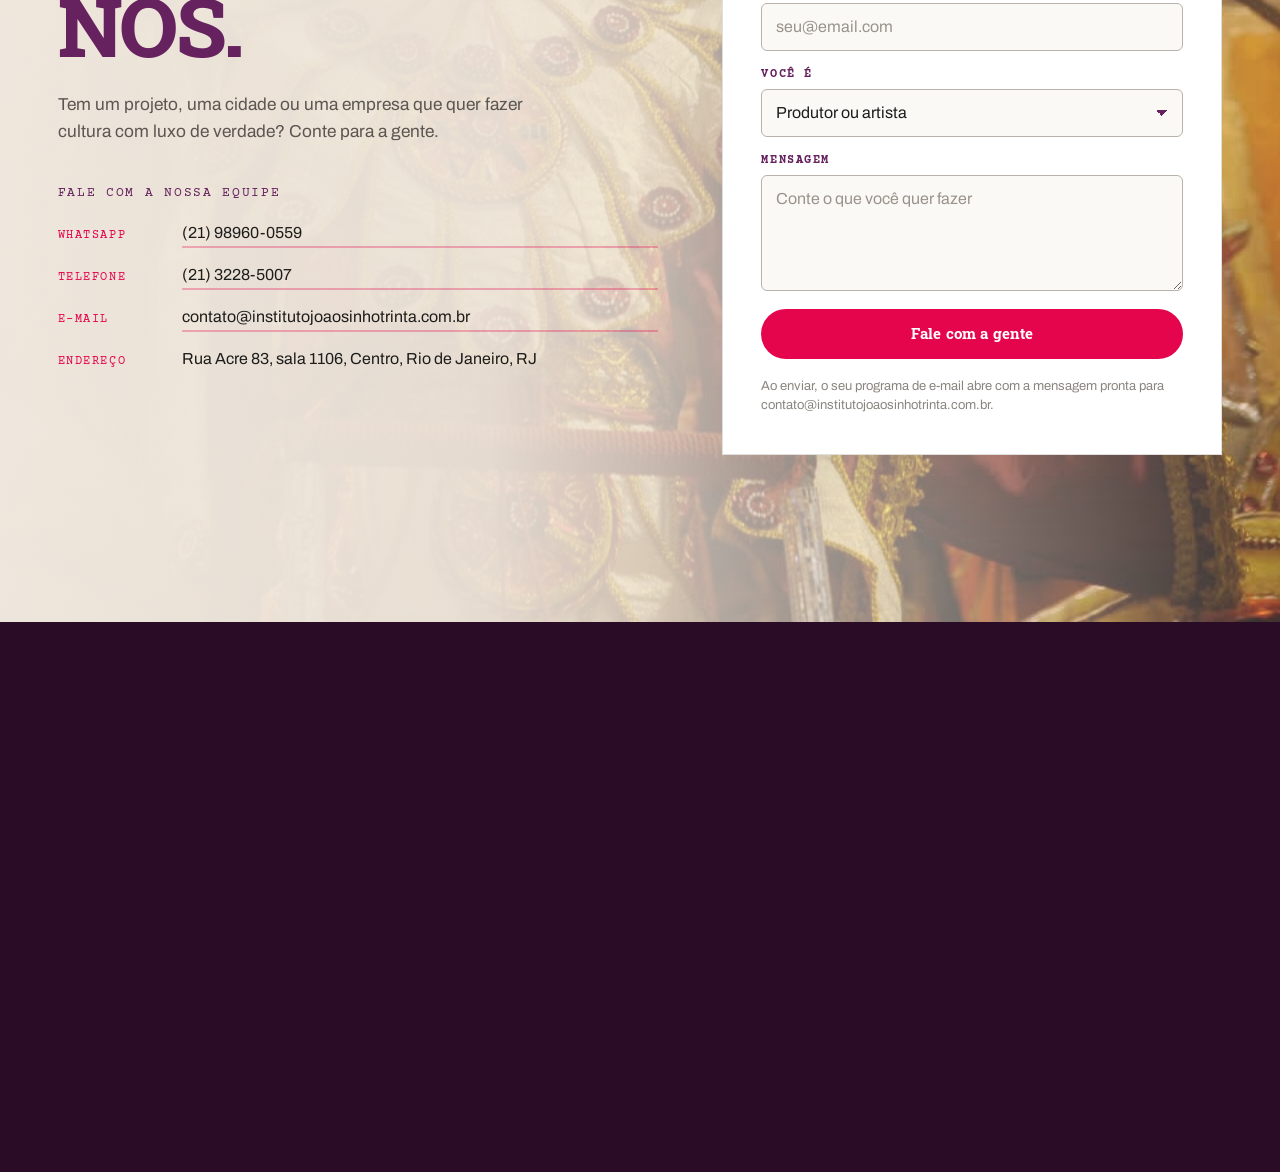
==== commit fedbfbdb: "Abertura que vende: objetivo explícito, retrato de Joãosinho e atalho por público - Título novo: Pro" ====
--- a/joaosinho-trinta-instituto/index.html
+++ b/joaosinho-trinta-instituto/index.html
@@ -3,13 +3,13 @@
 <head>
 <meta charset="utf-8">
 <meta name="viewport" content="width=device-width, initial-scale=1">
-<title>Instituto Joãosinho Trinta · O povo gosta de luxo</title>
-<meta name="description" content="O Instituto Joãosinho Trinta preserva o legado do maior carnavalesco do Brasil e transforma memória e criatividade em projetos culturais: planejamento, editais, formação, patrimônio e economia criativa.">
+<title>Instituto Joãosinho Trinta · Projetos culturais que viram desenvolvimento</title>
+<meta name="description" content="Projetos culturais que viram desenvolvimento. O Instituto Joãosinho Trinta planeja, estrutura e executa projetos, editais e programas de economia criativa para prefeituras, empresas e produtores.">
 <meta name="theme-color" content="#fbf9f6">
 <link rel="icon" href="data:image/svg+xml,%3Csvg xmlns='http://www.w3.org/2000/svg' viewBox='0 0 64 64'%3E%3Crect width='64' height='64' rx='10' fill='%230b0a09'/%3E%3Cpath d='M22 14h24M34 14v26c0 7-5 11-12 10' fill='none' stroke='%23d4af37' stroke-width='5' stroke-linecap='square'/%3E%3Ccircle cx='46' cy='48' r='4' fill='%23990000'/%3E%3C/svg%3E">
 <!-- DEPLOY STEP: troque og:url e og:image pela URL absoluta do site no ar -->
 <meta property="og:type" content="website">
-<meta property="og:title" content="Instituto Joãosinho Trinta · O povo gosta de luxo">
+<meta property="og:title" content="Instituto Joãosinho Trinta · Projetos culturais que viram desenvolvimento">
 <meta property="og:description" content="Cultura, memória, criatividade e desenvolvimento. Onde houver cultura, haverá desenvolvimento humano.">
 <meta property="og:url" content="https://www.exemplo.com.br/">
 <meta property="og:image" content="https://www.exemplo.com.br/assets/img/og.jpg">
@@ -18,8 +18,8 @@
 <link rel="preconnect" href="https://fonts.gstatic.com" crossorigin>
 <link rel="stylesheet" href="https://fonts.googleapis.com/css2?family=Archivo:wght@400;500;600&family=Courier+Prime:wght@400;700&family=Roboto+Slab:wght@400;500;700;800&display=swap">
 <link rel="preload" as="image" href="assets/img/logo-cor.png">
-<link rel="preload" as="image" href="assets/img/hero.jpg" media="(min-width: 721px) and (orientation: landscape)">
-<link rel="preload" as="image" href="assets/img/hero-m.jpg" media="(max-width: 720px), (orientation: portrait)">
+<link rel="preload" as="image" href="assets/img/hero-retrato.jpg" media="(min-width: 721px) and (orientation: landscape)">
+<link rel="preload" as="image" href="assets/img/hero-retrato-m.jpg" media="(max-width: 720px), (orientation: portrait)">
 <link rel="stylesheet" href="assets/css/site.css">
 <noscript><link rel="stylesheet" href="assets/css/sem-js.css"></noscript>
 <script>document.documentElement.classList.replace('no-js','js')</script>
@@ -64,12 +64,20 @@
 
     <div class="band b1" data-a="0" data-b="0.30">
       <img class="logo-hero" src="assets/img/logo-cor.png" alt="Instituto Joãosinho Trinta" width="941" height="523">
-      <p class="kicker mono">Joãosinho Trinta · 1933 a 2011</p>
-      <blockquote class="q-hero">
-        <h1 class="h-hero"><span class="hw">O povo gosta de</span> <span class="mark hw"><span class="grad">luxo.</span><svg viewBox="0 0 200 100" preserveAspectRatio="none" aria-hidden="true"><path pathLength="1" d="M100 4 C 153 4, 196 25, 196 50 C 196 76, 153 96, 100 96 C 47 96, 4 76, 4 50 C 4 25, 44 6, 96 5 C 128 4, 156 9, 176 18"/></svg></span></h1>
-        <p class="h-quote hw">Quem gosta de miséria é intelectual.</p>
-      </blockquote>
-      <p class="hint mono">Role para abrir o arco</p>
+      <p class="q-luxo"><span>“O povo gosta de luxo. Quem gosta de miséria é intelectual.”</span> <cite class="mono">Joãosinho Trinta</cite></p>
+      <div class="q-hero">
+        <h1 class="h-hero"><span class="hw">Projetos culturais que viram</span> <span class="mark hw"><span class="grad">desenvolvimento.</span><svg viewBox="0 0 200 100" preserveAspectRatio="none" aria-hidden="true"><path pathLength="1" d="M34 5 H 168 C 190 5, 197 28, 197 50 C 197 73, 190 95, 166 95 H 34 C 10 95, 3 73, 3 50 C 3 27, 11 6, 36 5 L 132 3"/></svg></span></h1>
+        <p class="h-sub hw">Planejamos, estruturamos e executamos projetos, editais e programas de economia criativa para prefeituras, empresas e produtores.</p>
+      </div>
+      <div class="publico">
+        <p class="publico-h mono">Como a gente pode ajudar você?</p>
+        <ul class="publico-l">
+          <li><a class="chip" href="#junte-se" data-perfil="Gestor público">Sou gestor público</a></li>
+          <li><a class="chip" href="#junte-se" data-perfil="Empresa ou patrocinador">Sou empresa ou patrocinador</a></li>
+          <li><a class="chip" href="#junte-se" data-perfil="Produtor ou artista">Sou produtor ou artista</a></li>
+        </ul>
+        <a class="publico-mais" href="atuacao.html">Veja o que o Instituto entrega →</a>
+      </div>
     </div>
 
     <div class="band b2" data-a="0.34" data-b="0.62">
@@ -81,22 +89,27 @@
       <p class="h-settle split" data-fx="rise" data-seed="5">Onde houver cultura, haverá desenvolvimento humano.</p>
       <p class="settle-sub">Desde 2008, a gente leva o ofício dele para quem faz cultura no Brasil.</p>
       <div class="settle-cta">
-        <a class="btn btn-red" href="#junte-se">Junte-se a nós</a>
-        <a class="btn btn-ghost" href="joaosinho.html">Conheça a história</a>
+        <a class="btn btn-red" href="#junte-se">Fale com a nossa equipe</a>
+        <a class="btn btn-ghost" href="atuacao.html">Veja o que entregamos</a>
       </div>
     </div>
 
     <div class="static-copy">
       <img class="logo-hero" src="assets/img/logo-cor.png" alt="Instituto Joãosinho Trinta" width="941" height="523">
-      <p class="kicker mono">Joãosinho Trinta · 1933 a 2011</p>
-      <blockquote class="q-hero">
-        <h1 class="h-hero h-hero-static">O povo gosta de luxo.</h1>
-        <p class="h-quote-static">Quem gosta de miséria é intelectual.</p>
-      </blockquote>
-      <div class="static-cta">
-        <a class="btn btn-red" href="#junte-se">Junte-se a nós</a>
-        <a class="btn btn-ghost" href="joaosinho.html">Conheça a história</a>
-      </div>
+      <p class="q-luxo"><span>“O povo gosta de luxo. Quem gosta de miséria é intelectual.”</span> <cite class="mono">Joãosinho Trinta</cite></p>
+      <div class="q-hero">
+        <h1 class="h-hero h-hero-static">Projetos culturais que viram <span class="grad">desenvolvimento.</span></h1>
+        <p class="h-sub">Planejamos, estruturamos e executamos projetos, editais e programas de economia criativa para prefeituras, empresas e produtores.</p>
+      </div>
+      <div class="publico">
+      <p class="publico-h mono">Como a gente pode ajudar você?</p>
+      <ul class="publico-l">
+        <li><a class="chip" href="#junte-se" data-perfil="Gestor público">Sou gestor público</a></li>
+        <li><a class="chip" href="#junte-se" data-perfil="Empresa ou patrocinador">Sou empresa ou patrocinador</a></li>
+        <li><a class="chip" href="#junte-se" data-perfil="Produtor ou artista">Sou produtor ou artista</a></li>
+      </ul>
+      <a class="publico-mais" href="atuacao.html">Veja o que o Instituto entrega →</a>
+    </div>
     </div>
 
     <div class="cue" aria-hidden="true"><span class="mono">Role</span><i></i></div>
@@ -232,7 +245,7 @@
     <div class="foot-col foot-credits">
       <p class="mono foot-h">Créditos das fotos</p>
       <ul>
-        <li><a href="https://commons.wikimedia.org/wiki/File:Desfile_Beija_Flor_2016_(dsc5389).jpg" rel="noopener">Abertura e contato</a>: Tomaz Silva/Agência Brasil, <a href="https://creativecommons.org/licenses/by/3.0/br/" rel="noopener">CC BY 3.0 BR</a></li>
+        <li><a href="https://commons.wikimedia.org/wiki/File:Desfile_Beija_Flor_2016_(dsc5389).jpg" rel="noopener">Contato</a>: Tomaz Silva/Agência Brasil, <a href="https://creativecommons.org/licenses/by/3.0/br/" rel="noopener">CC BY 3.0 BR</a></li>
         <li><a href="https://commons.wikimedia.org/wiki/File:%22Sonhar_com_rei_d%C3%A1_le%C3%A3o%22_1976.jpg" rel="noopener">1976</a>: Anibal Philot, <a href="https://creativecommons.org/licenses/by/2.0/" rel="noopener">CC BY 2.0</a></li>
         <li><a href="https://commons.wikimedia.org/wiki/File:Desfile_da_Beija-Flor_-_1978.jpg" rel="noopener">1978</a>: Luiz Pinto, <a href="https://creativecommons.org/licenses/by-sa/2.0/" rel="noopener">CC BY-SA 2.0</a></li>
         <li><a href="https://commons.wikimedia.org/wiki/File:Luana_-_Beija-Flor_de_Nil%C3%B3polis_1983.jpg" rel="noopener">1983</a>: Ricardo Chaves, <a href="https://creativecommons.org/licenses/by/2.0/" rel="noopener">CC BY 2.0</a></li>
--- a/joaosinho-trinta-instituto/assets/css/site.css
+++ b/joaosinho-trinta-instituto/assets/css/site.css
@@ -103,7 +103,7 @@
 .stage{position:sticky;top:0;height:100vh;overflow:hidden;background:var(--canvas)}
 .stage-deco{position:absolute;inset:0}
 .archbox{position:absolute;left:40%;top:0;right:0;bottom:0;transform-origin:100% 100%;will-change:transform;clip-path:url(#archClip)}
-.photo{position:absolute;inset:0;background:#0a0908 url(../img/hero.jpg) 60% 26%/cover no-repeat;will-change:transform}
+.photo{position:absolute;inset:0;background:#0a0908 url(../img/hero-retrato.jpg) 40% 30%/cover no-repeat;will-change:transform}
 .archbox::after{content:"";position:absolute;inset:0;background:linear-gradient(92deg,rgba(29,29,27,.34),rgba(29,29,27,0) 34%)}
 .logo-lines{position:absolute;inset:0;width:100%;height:100%;overflow:visible}
 .logo-lines .ll-g{will-change:transform}
@@ -166,7 +166,7 @@
   .static-cta{display:flex;flex-wrap:wrap;gap:12px;margin-top:auto;padding-top:34vh}
 }
 @media (max-width:720px), (orientation:portrait){
-  .photo{background-image:url(../img/hero-m.jpg);background-position:50% 40%}
+  .photo{background-image:url(../img/hero-retrato-m.jpg);background-position:50% 30%}
   .archbox{left:0;top:auto;height:min(54vh,500px);bottom:0;clip-path:url(#archClipM)}
   .static-copy{padding-bottom:calc(min(54vh,500px) + 30px)}
   .static-cta{padding-top:26px}
@@ -931,5 +931,81 @@
 .encontro-text .act-kicker{margin-top:0;color:#fff}
 .h-pele .mark{padding:.04em .14em .02em}
 .h-pele .mark > svg{left:-9%;top:-12%;width:118%;height:124%}
-.h-statement .mark{padding:0 .12em;margin-inline:-.04em}
-.h-statement .mark > svg{left:-8%;top:-10%;width:116%;height:122%}
+/* a linha da força ganha respiro em cima, para o círculo não encostar nas pernas das letras de cima */
+.h-statement .mark{padding:.02em .22em .1em;margin:.26em .06em 0}
+.h-statement .mark > svg{left:-12%;top:-4%;width:124%;height:114%}
+
+/* ================= LEVEZA: o mesmo site, com menos trabalho para a máquina ================= */
+/* confete como um ladrilho SVG pronto, no lugar de oito degradês recalculados */
+:root{--confete:url("data:image/svg+xml,%3Csvg xmlns='http://www.w3.org/2000/svg' width='240' height='220' viewBox='0 0 240 220' preserveAspectRatio='none'%3E%3Ccircle cx='28.8' cy='39.6' r='5' fill='rgb(240,135,0)' fill-opacity='0.55'/%3E%3Ccircle cx='79.2' cy='138.6' r='4' fill='rgb(228,5,76)' fill-opacity='0.5'/%3E%3Ccircle cx='136.8' cy='59.4' r='5.5' fill='rgb(255,210,0)' fill-opacity='0.7'/%3E%3Ccircle cx='189.6' cy='156.2' r='4' fill='rgb(123,44,127)' fill-opacity='0.45'/%3E%3Ccircle cx='218.4' cy='72.6' r='5' fill='rgb(77,168,47)' fill-opacity='0.5'/%3E%3Ccircle cx='110.4' cy='193.6' r='3.5' fill='rgb(228,5,76)' fill-opacity='0.4'/%3E%3Ccircle cx='168' cy='17.6' r='3.5' fill='rgb(77,168,47)' fill-opacity='0.4'/%3E%3Ccircle cx='52.8' cy='198' r='4' fill='rgb(255,210,0)' fill-opacity='0.6'/%3E%3C/svg%3E")}
+
+/* o fundo ambiente fica atrás de seções opacas: vira imagem parada, sem animação eterna */
+.ambient-tex,.ambient-grain{animation:none}
+.ambient-grain{inset:0}
+
+/* o menu já é quase opaco: o desfoque por trás custava caro a cada rolagem */
+.nav{-webkit-backdrop-filter:none;backdrop-filter:none;background:rgba(251,249,246,.97)}
+
+/* uma camada por letra pesava na memória de vídeo; o navegador promove só o que anima */
+.split .c{will-change:auto}
+
+/* seções fora da tela não são desenhadas até chegarem perto */
+.act:not(.hero),.foot{content-visibility:auto;contain-intrinsic-size:auto 900px}
+/* na home os botões pulam direto para o convite: ali tudo fica desenhado para o pulo cair certo */
+main:has(#junte-se) .act{content-visibility:visible}
+
+/* celular recebe as versões menores dos fundos */
+@media (max-width:720px){
+  .ambient-tex{background-image:url(../img/ambiente-800.jpg)}
+  .raw-bg{background-image:linear-gradient(180deg,rgba(20,20,19,.5),rgba(20,20,19,.9)),url(../img/ambiente-800.jpg)}
+  .cta-bg{background-image:linear-gradient(92deg,var(--panel-2) 0%,rgba(239,231,221,.94) 40%,rgba(239,231,221,.2) 100%),url(../img/avenida-65-800.jpg)}
+}
+
+/* modo leve, ligado sozinho em máquinas modestas */
+.lite .ambient{display:none}
+.lite .marquee.anim .marquee-track{animation-duration:90s}
+
+/* ---------- ajustes de conteúdo ---------- */
+/* presépio inteiro, sem corte */
+.presepio{max-width:1000px}
+.presepio img{aspect-ratio:16/9;object-fit:cover;object-position:50% 30%}
+
+/* ================= ABERTURA QUE VENDE: objetivo explícito e atalho por público ================= */
+.b1{width:min(760px,50vw)}
+.b1 .logo-hero{width:clamp(170px,15vw,250px);margin-bottom:18px}
+.q-luxo{margin-bottom:18px;max-width:46ch;font:italic 500 clamp(15px,1.1vw,18px)/1.4 var(--f-display);color:var(--purple)}
+.q-luxo cite{display:block;margin-top:4px;font-style:normal;font-size:11.5px;color:var(--magenta)}
+.h-hero{font-size:clamp(2.1rem,3.7vw,4.3rem);line-height:1.02;text-transform:none;letter-spacing:-.025em}
+.h-sub{margin-top:16px;max-width:44ch;font-size:clamp(16px,1.2vw,19px);line-height:1.5;color:var(--ink-2)}
+.b1 .h-sub{display:block}
+.publico{margin-top:clamp(18px,2.4vh,28px)}
+.publico-h{color:var(--purple);margin-bottom:10px;font-weight:700}
+.publico-l{display:flex;flex-wrap:wrap;gap:8px}
+.chip{display:inline-flex;align-items:center;min-height:44px;padding:0 18px;border-radius:999px;background:#fff;border:2px solid var(--magenta);color:var(--magenta);font:700 14.5px/1 var(--f-display);text-decoration:none;transition:background-color .3s var(--ease-out),color .3s var(--ease-out),transform .3s var(--ease-out)}
+.chip:hover,.chip:focus-visible{background:var(--magenta);color:#fff;transform:translateY(-1px)}
+.publico-l li:nth-child(2) .chip{border-color:var(--purple);color:var(--purple)}
+.publico-l li:nth-child(2) .chip:hover,.publico-l li:nth-child(2) .chip:focus-visible{background:var(--purple);color:#fff}
+.publico-l li:nth-child(3) .chip{border-color:#c46c00;color:#a35900}
+.publico-l li:nth-child(3) .chip:hover,.publico-l li:nth-child(3) .chip:focus-visible{background:var(--orange);border-color:var(--orange);color:var(--ink)}
+.publico-mais{display:inline-block;margin-top:14px;color:var(--ink);font-weight:600;text-decoration:none;border-bottom:2px solid var(--yellow)}
+.publico-mais:hover{color:var(--magenta)}
+.b1 .publico{--kp:clamp(0,var(--k,0)*1.3 - .3,1);opacity:var(--kp);transform:translateY(calc((1 - var(--kp))*12px))}
+.h-hero-static{max-width:16ch}
+@media (max-width:720px){
+  .h-hero-static{font-size:clamp(2.2rem,9.4vw,3.4rem)}
+  .static-copy .publico-l{flex-direction:column;align-items:stretch}
+  .static-copy .chip{justify-content:center}
+}
+@media (max-height:760px) and (min-width:721px){
+  .b1 .logo-hero{display:none}
+}
+/* o texto da abertura ganha um fundo claro: as linhas do logo passam por trás sem atrapalhar a leitura */
+.b1{padding:18px 26px 22px;margin-left:-26px;background:rgba(251,249,246,.86);border-radius:14px;box-shadow:0 0 40px 20px rgba(251,249,246,.6)}
+.h-hero .mark{margin-left:.3em}
+.h-hero .mark > svg{left:-7%;width:114%}
+@media (max-height:940px) and (min-width:721px){ .b1 .logo-hero{display:none} }
+.cue{left:auto;right:var(--gutter)}
+/* palavra longa: o traço vira uma pílula desenhada à mão, que abraça as pontas sem cortar letras */
+.h-hero .mark{padding:.04em .22em .1em;margin-left:.2em}
+.h-hero .mark > svg{left:-3%;top:-6%;width:106%;height:114%}
+@media (max-width:720px){ .static-copy .logo-hero{display:none} }
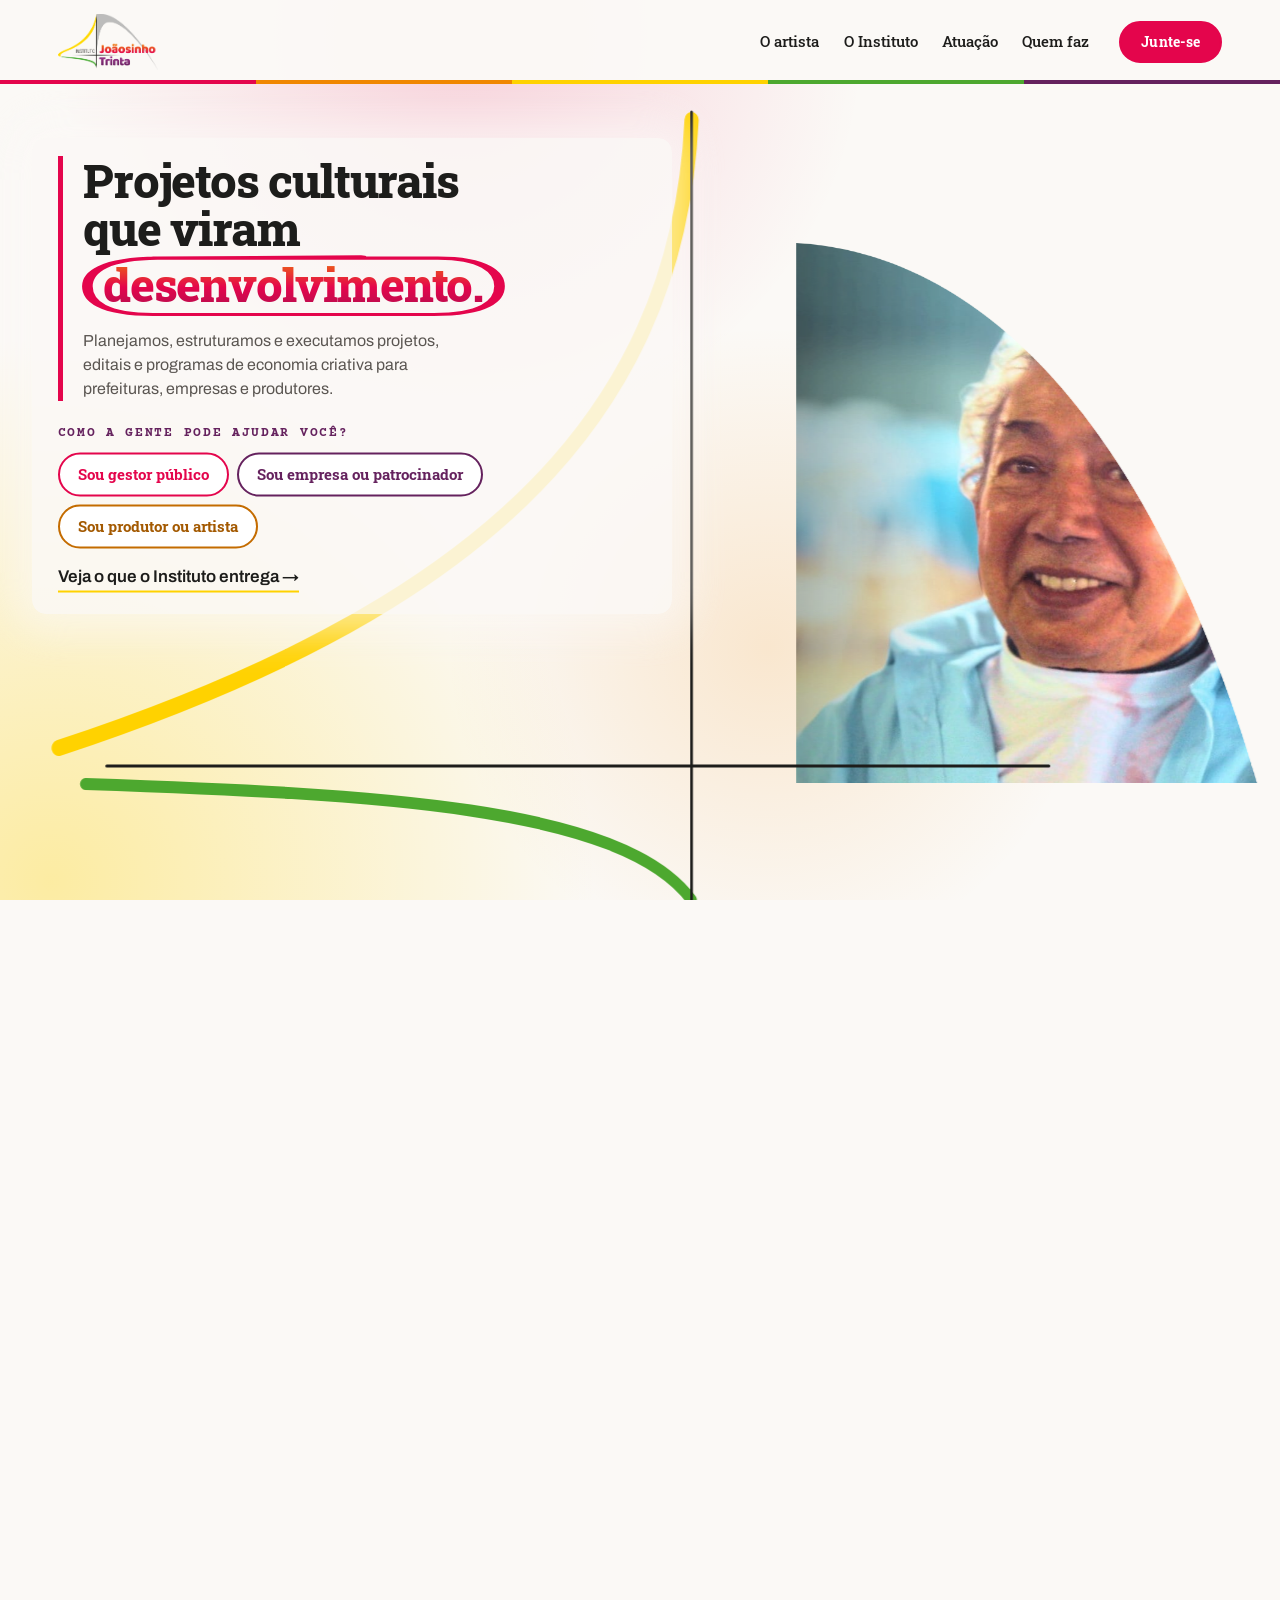
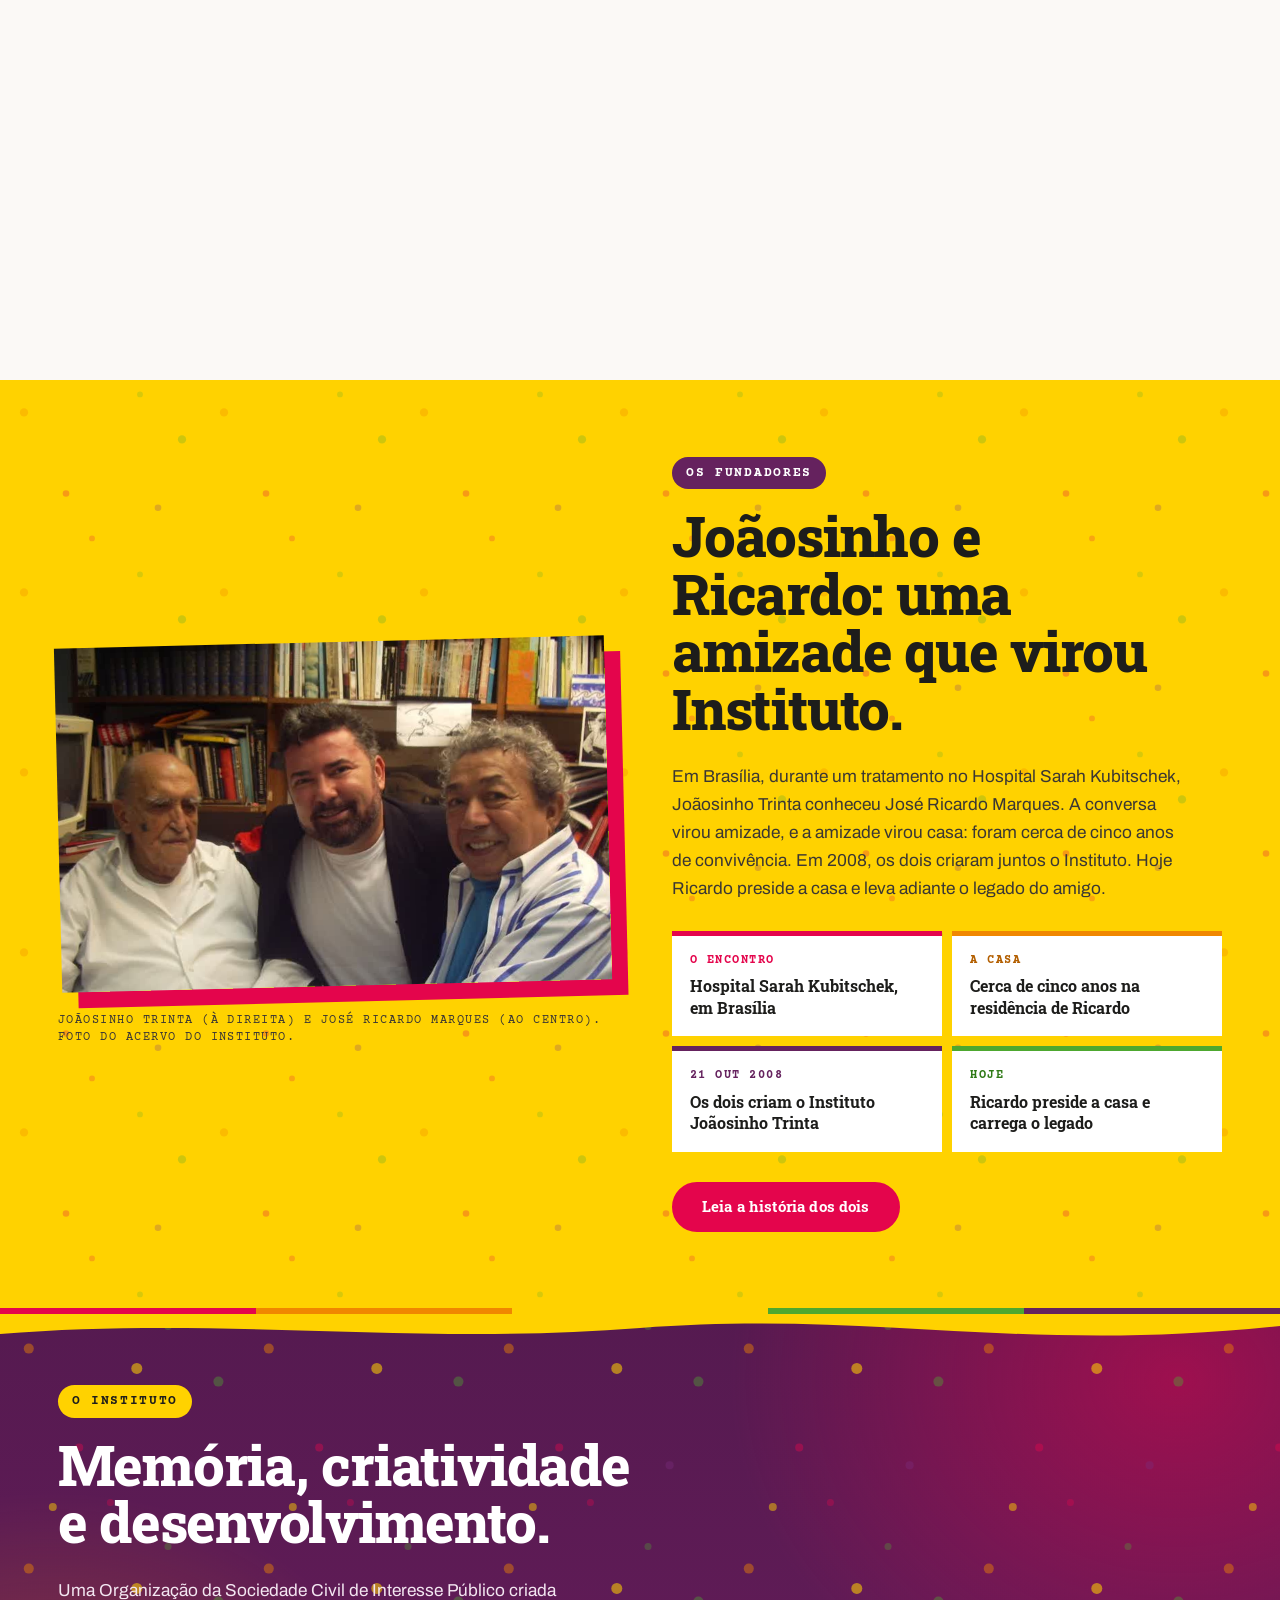
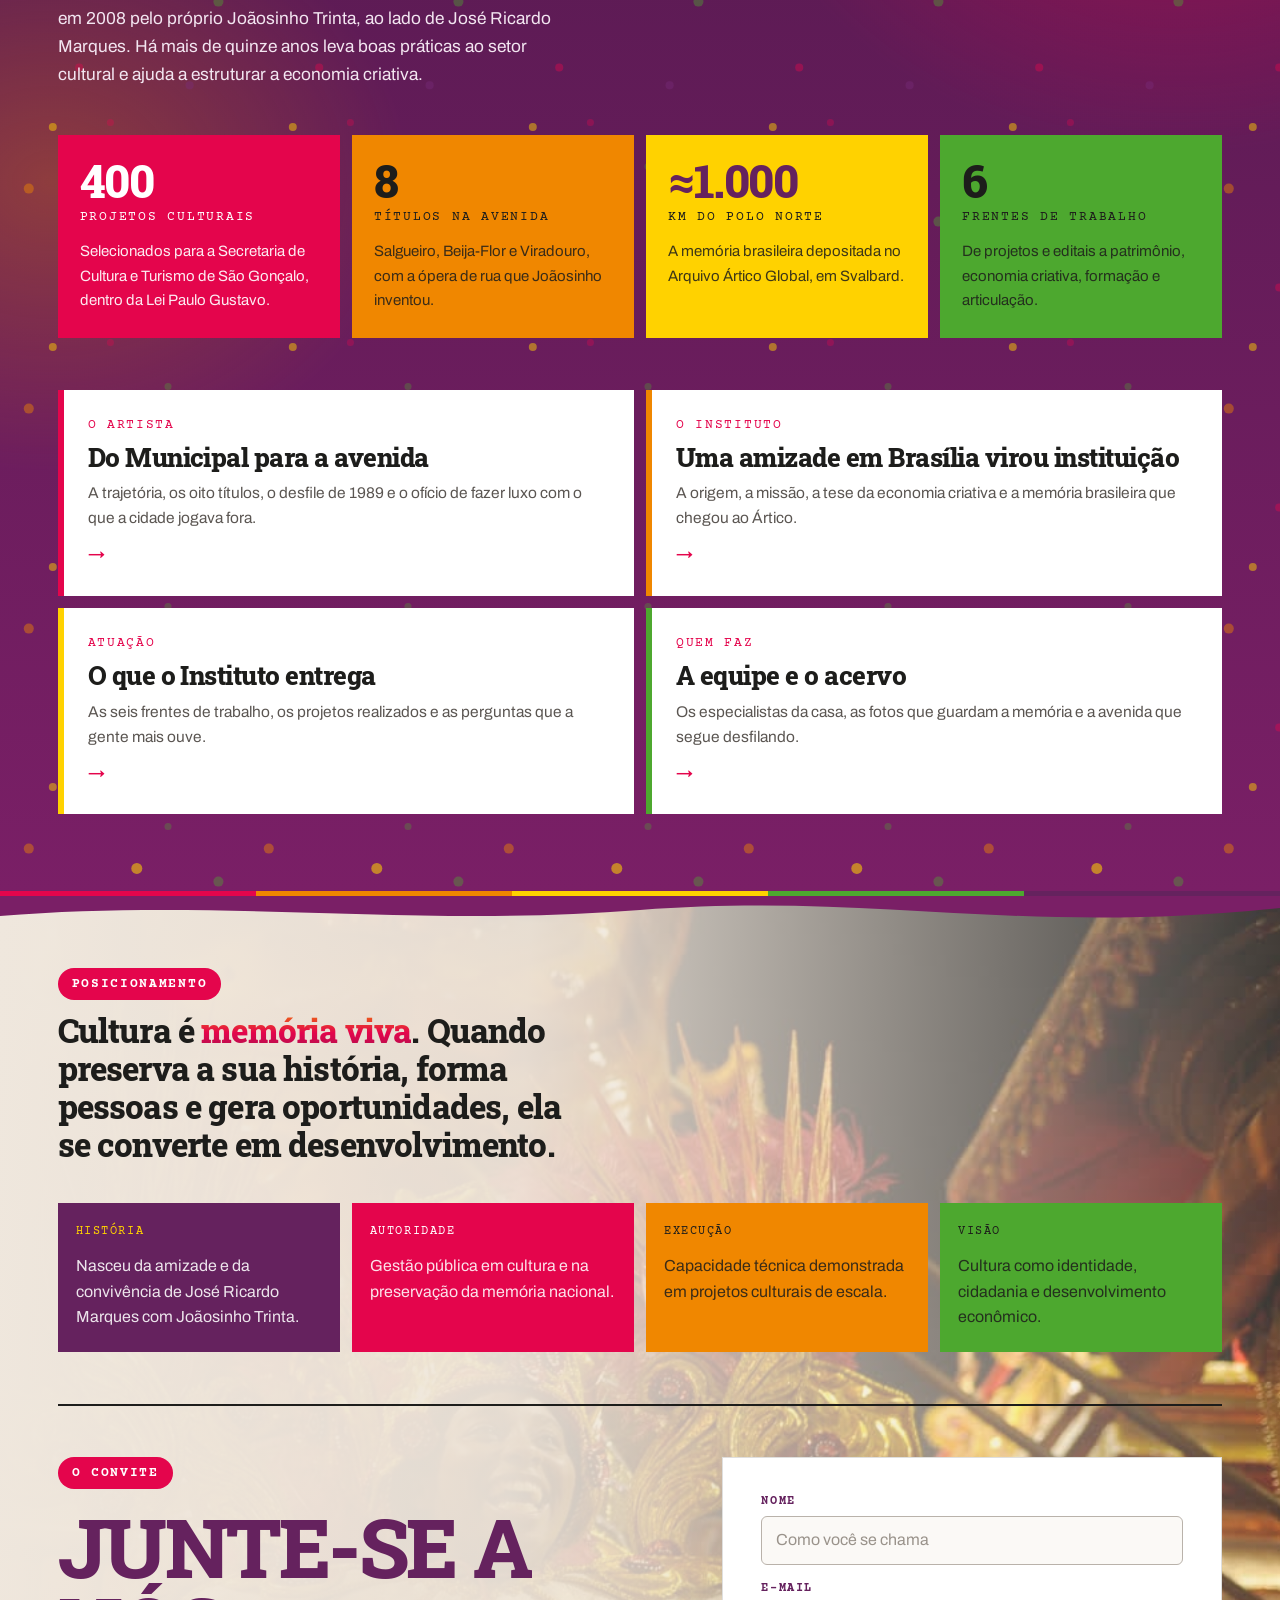
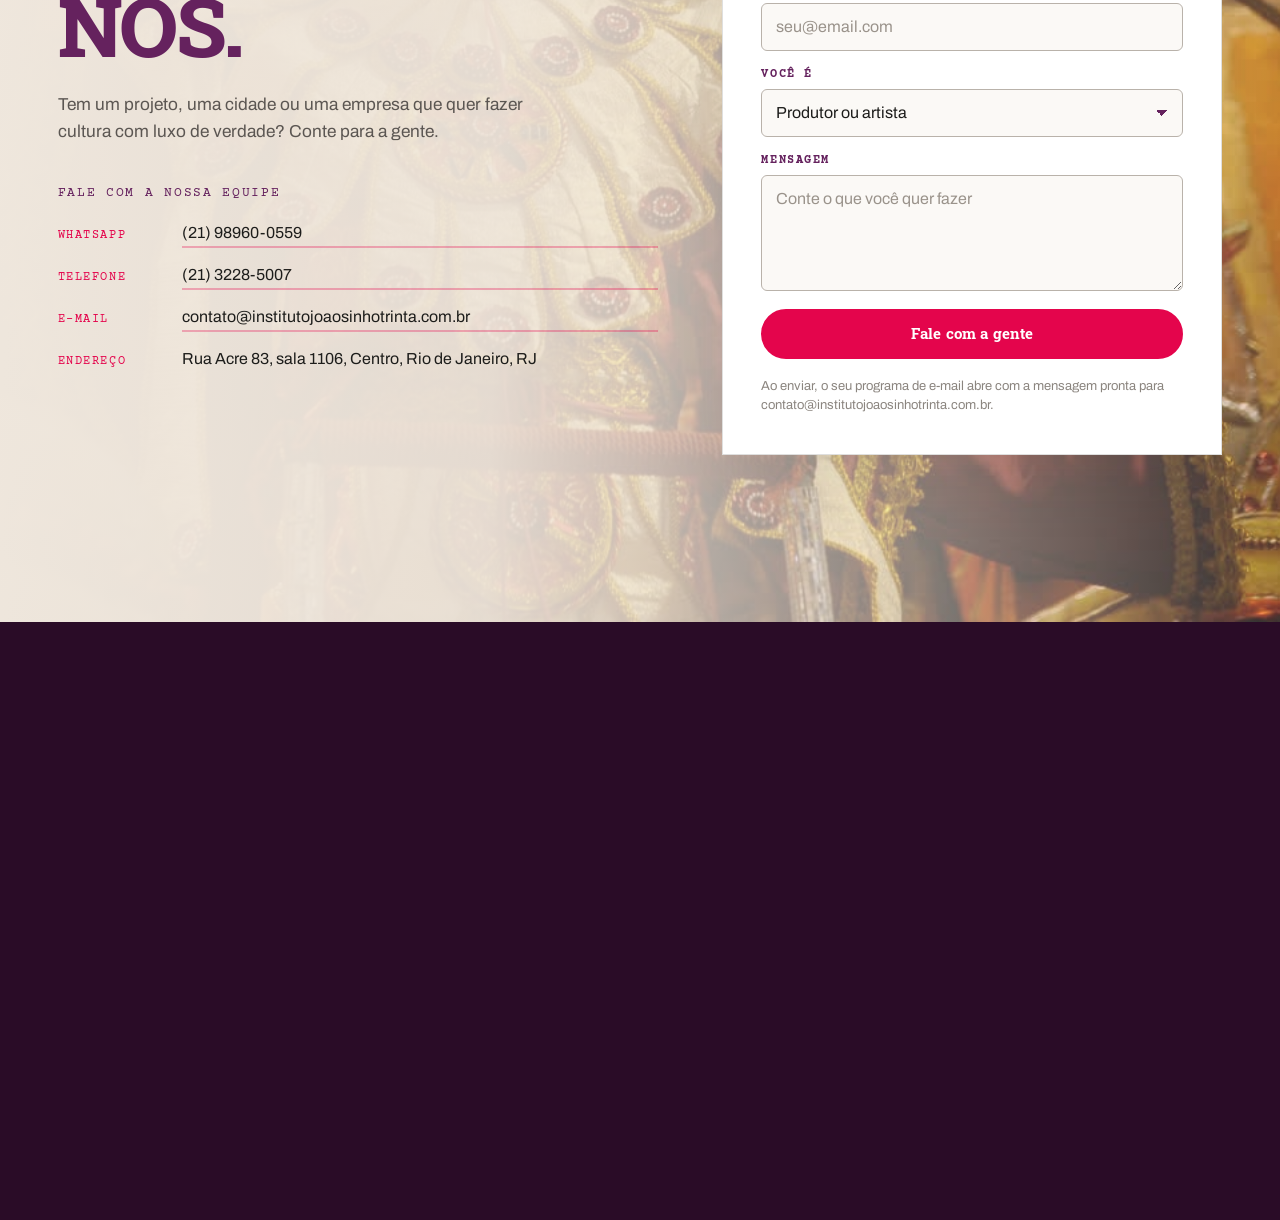
==== commit 35fcfcce: "Citação com a redação correta, só na página do artista A frase atribuída a Joãosinho aparecia como O" ====
--- a/joaosinho-trinta-instituto/index.html
+++ b/joaosinho-trinta-instituto/index.html
@@ -64,7 +64,6 @@
 
     <div class="band b1" data-a="0" data-b="0.30">
       <img class="logo-hero" src="assets/img/logo-cor.png" alt="Instituto Joãosinho Trinta" width="941" height="523">
-      <p class="q-luxo"><span>“O povo gosta de luxo. Quem gosta de miséria é intelectual.”</span> <cite class="mono">Joãosinho Trinta</cite></p>
       <div class="q-hero">
         <h1 class="h-hero"><span class="hw">Projetos culturais que viram</span> <span class="mark hw"><span class="grad">desenvolvimento.</span><svg viewBox="0 0 200 100" preserveAspectRatio="none" aria-hidden="true"><path pathLength="1" d="M34 5 H 168 C 190 5, 197 28, 197 50 C 197 73, 190 95, 166 95 H 34 C 10 95, 3 73, 3 50 C 3 27, 11 6, 36 5 L 132 3"/></svg></span></h1>
         <p class="h-sub hw">Planejamos, estruturamos e executamos projetos, editais e programas de economia criativa para prefeituras, empresas e produtores.</p>
@@ -96,7 +95,6 @@
 
     <div class="static-copy">
       <img class="logo-hero" src="assets/img/logo-cor.png" alt="Instituto Joãosinho Trinta" width="941" height="523">
-      <p class="q-luxo"><span>“O povo gosta de luxo. Quem gosta de miséria é intelectual.”</span> <cite class="mono">Joãosinho Trinta</cite></p>
       <div class="q-hero">
         <h1 class="h-hero h-hero-static">Projetos culturais que viram <span class="grad">desenvolvimento.</span></h1>
         <p class="h-sub">Planejamos, estruturamos e executamos projetos, editais e programas de economia criativa para prefeituras, empresas e produtores.</p>
@@ -229,7 +227,7 @@
   <div class="wrap foot-grid">
     <div class="foot-brand">
       <span class="foot-plate"><img class="foot-logo" src="assets/img/logo-cor.png" alt="Instituto Joãosinho Trinta" width="941" height="523" loading="lazy" decoding="async"></span>
-      <p class="foot-quote">O povo gosta de luxo.</p>
+      <p class="foot-quote">Onde houver cultura, haverá desenvolvimento humano.</p>
       <p class="foot-small">Instituto Joãosinho Trinta<br>Presidente e cofundador: José Ricardo Marques<br>CNPJ 10.423.699/0001-56<br>Rua Acre 83, sala 1106, Centro<br>Rio de Janeiro, RJ, CEP 20.081-000</p>
     </div>
     <div class="foot-col">
--- a/joaosinho-trinta-instituto/assets/css/site.css
+++ b/joaosinho-trinta-instituto/assets/css/site.css
@@ -973,8 +973,6 @@
 /* ================= ABERTURA QUE VENDE: objetivo explícito e atalho por público ================= */
 .b1{width:min(760px,50vw)}
 .b1 .logo-hero{width:clamp(170px,15vw,250px);margin-bottom:18px}
-.q-luxo{margin-bottom:18px;max-width:46ch;font:italic 500 clamp(15px,1.1vw,18px)/1.4 var(--f-display);color:var(--purple)}
-.q-luxo cite{display:block;margin-top:4px;font-style:normal;font-size:11.5px;color:var(--magenta)}
 .h-hero{font-size:clamp(2.1rem,3.7vw,4.3rem);line-height:1.02;text-transform:none;letter-spacing:-.025em}
 .h-sub{margin-top:16px;max-width:44ch;font-size:clamp(16px,1.2vw,19px);line-height:1.5;color:var(--ink-2)}
 .b1 .h-sub{display:block}
@@ -1009,3 +1007,6 @@
 .h-hero .mark{padding:.04em .22em .1em;margin-left:.2em}
 .h-hero .mark > svg{left:-3%;top:-6%;width:106%;height:114%}
 @media (max-width:720px){ .static-copy .logo-hero{display:none} }
+
+/* o rodapé assina com a frase do Instituto */
+.foot-quote{font-size:1.35rem;line-height:1.2;max-width:22ch}
